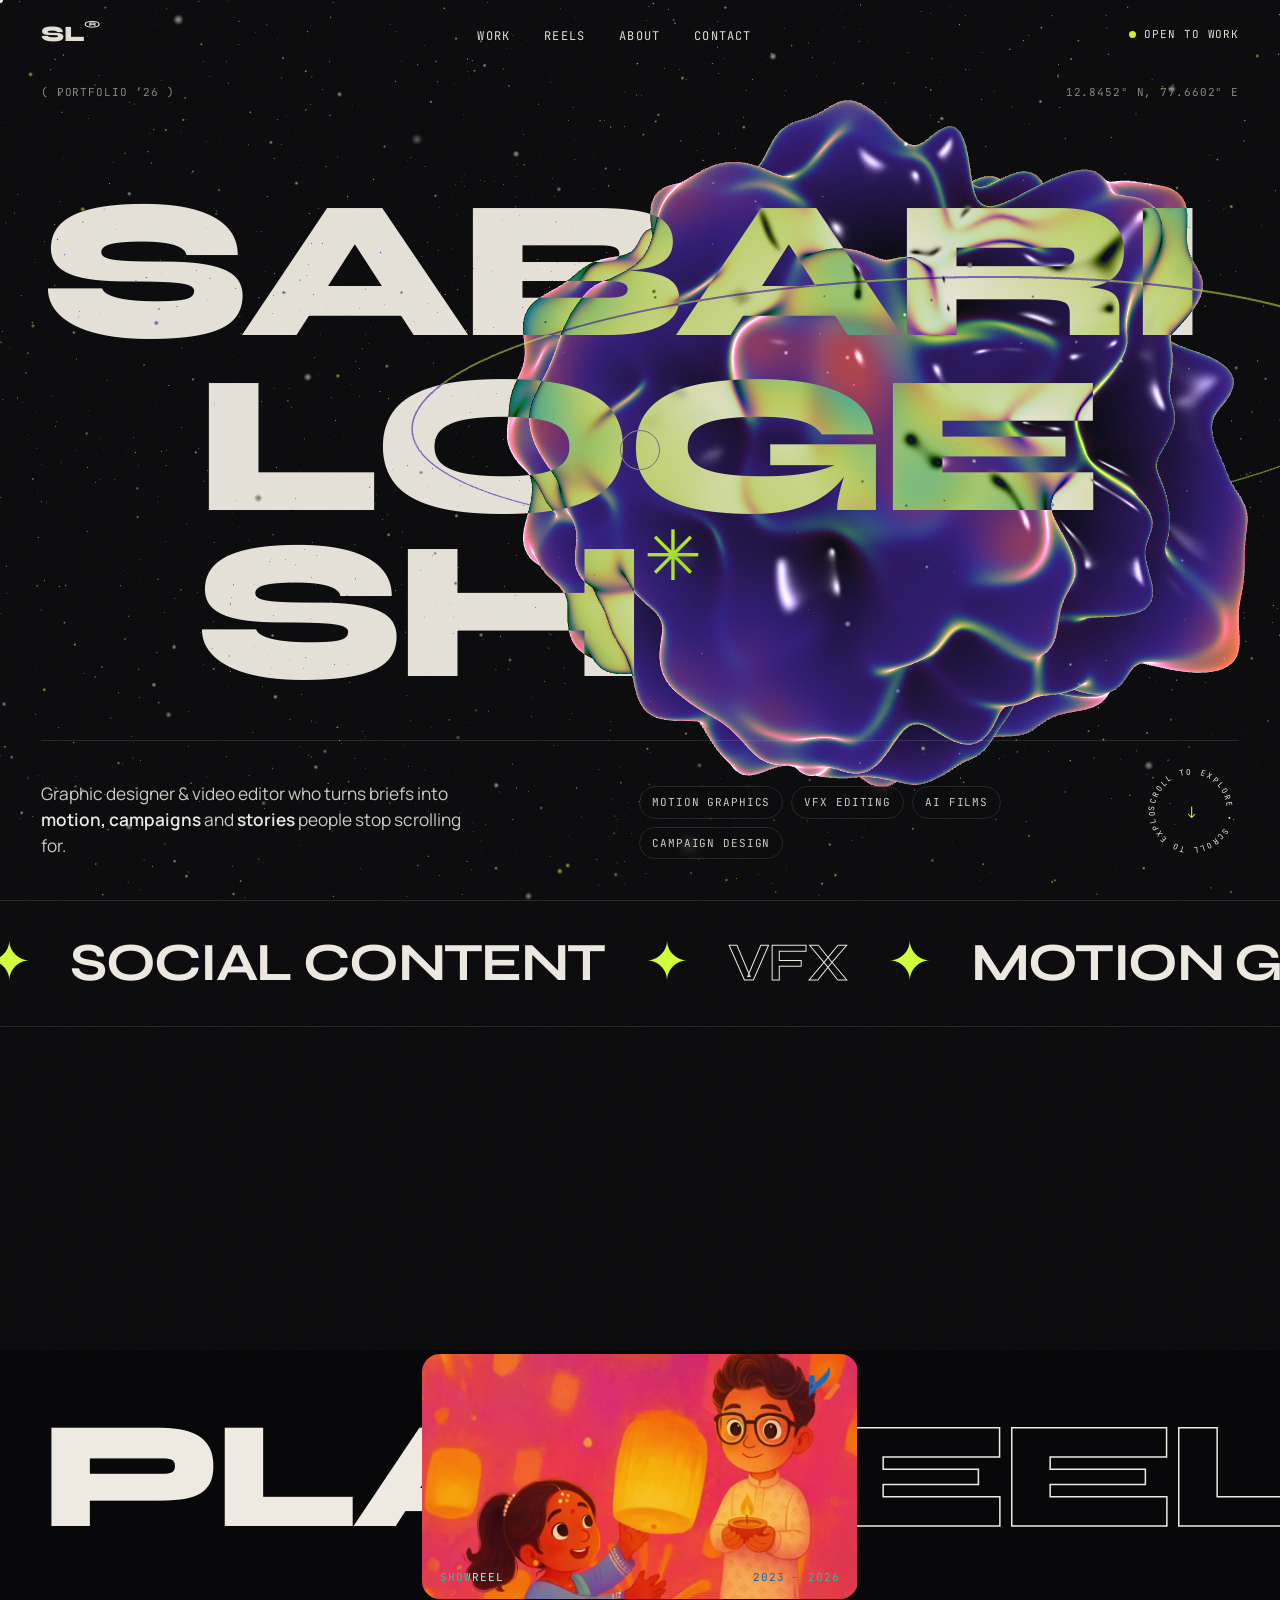
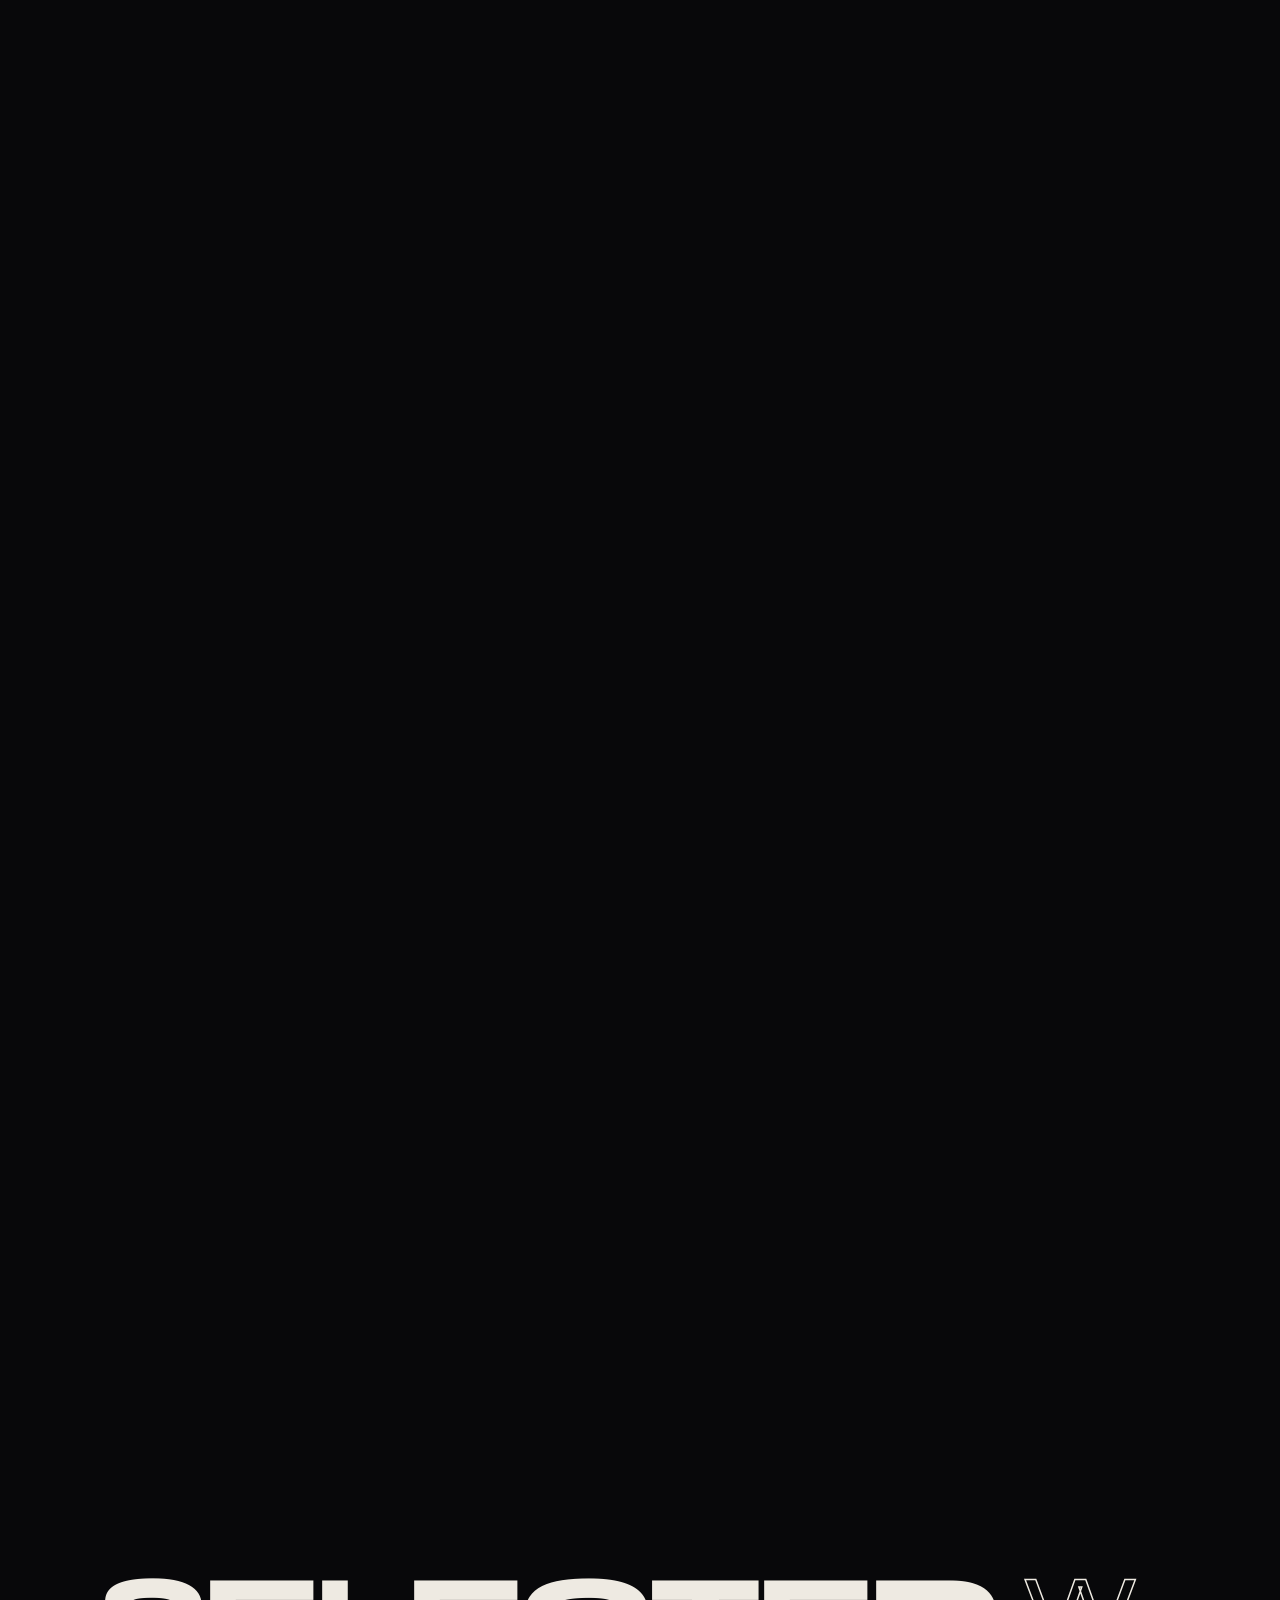
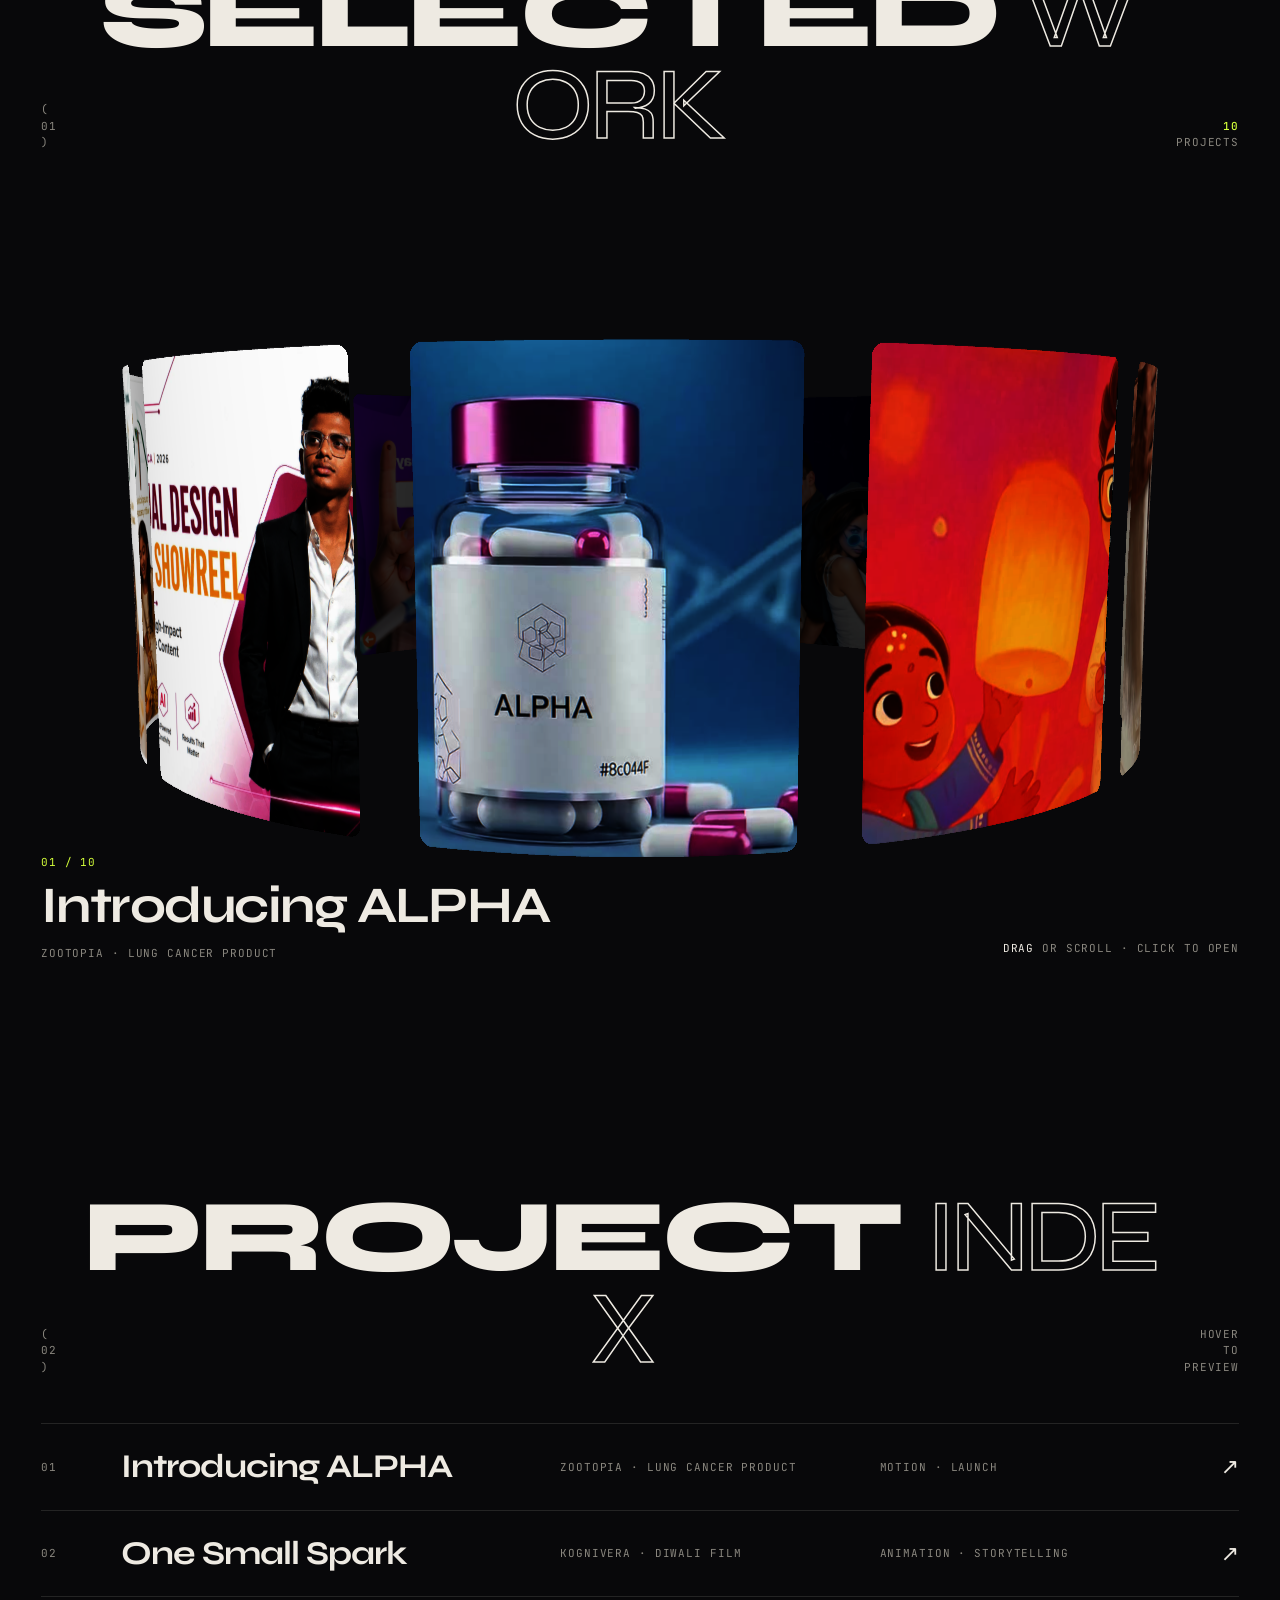
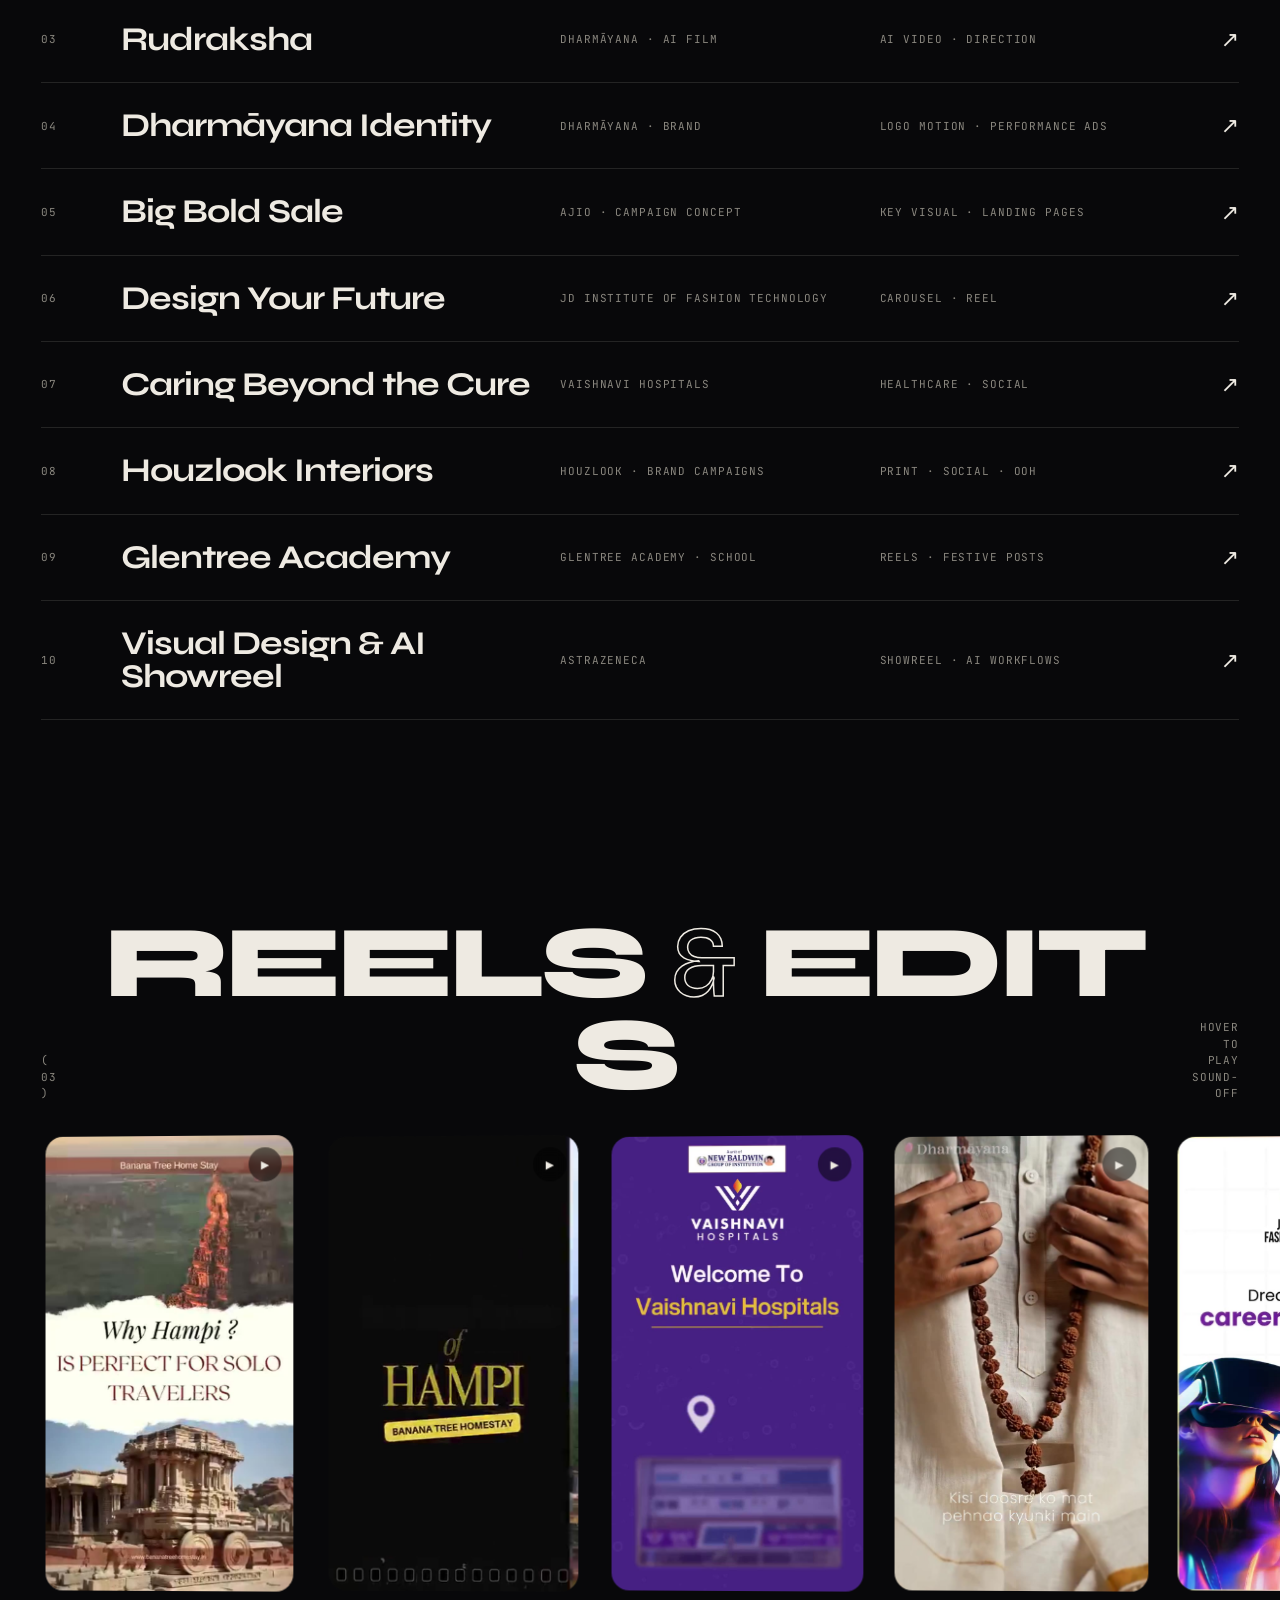
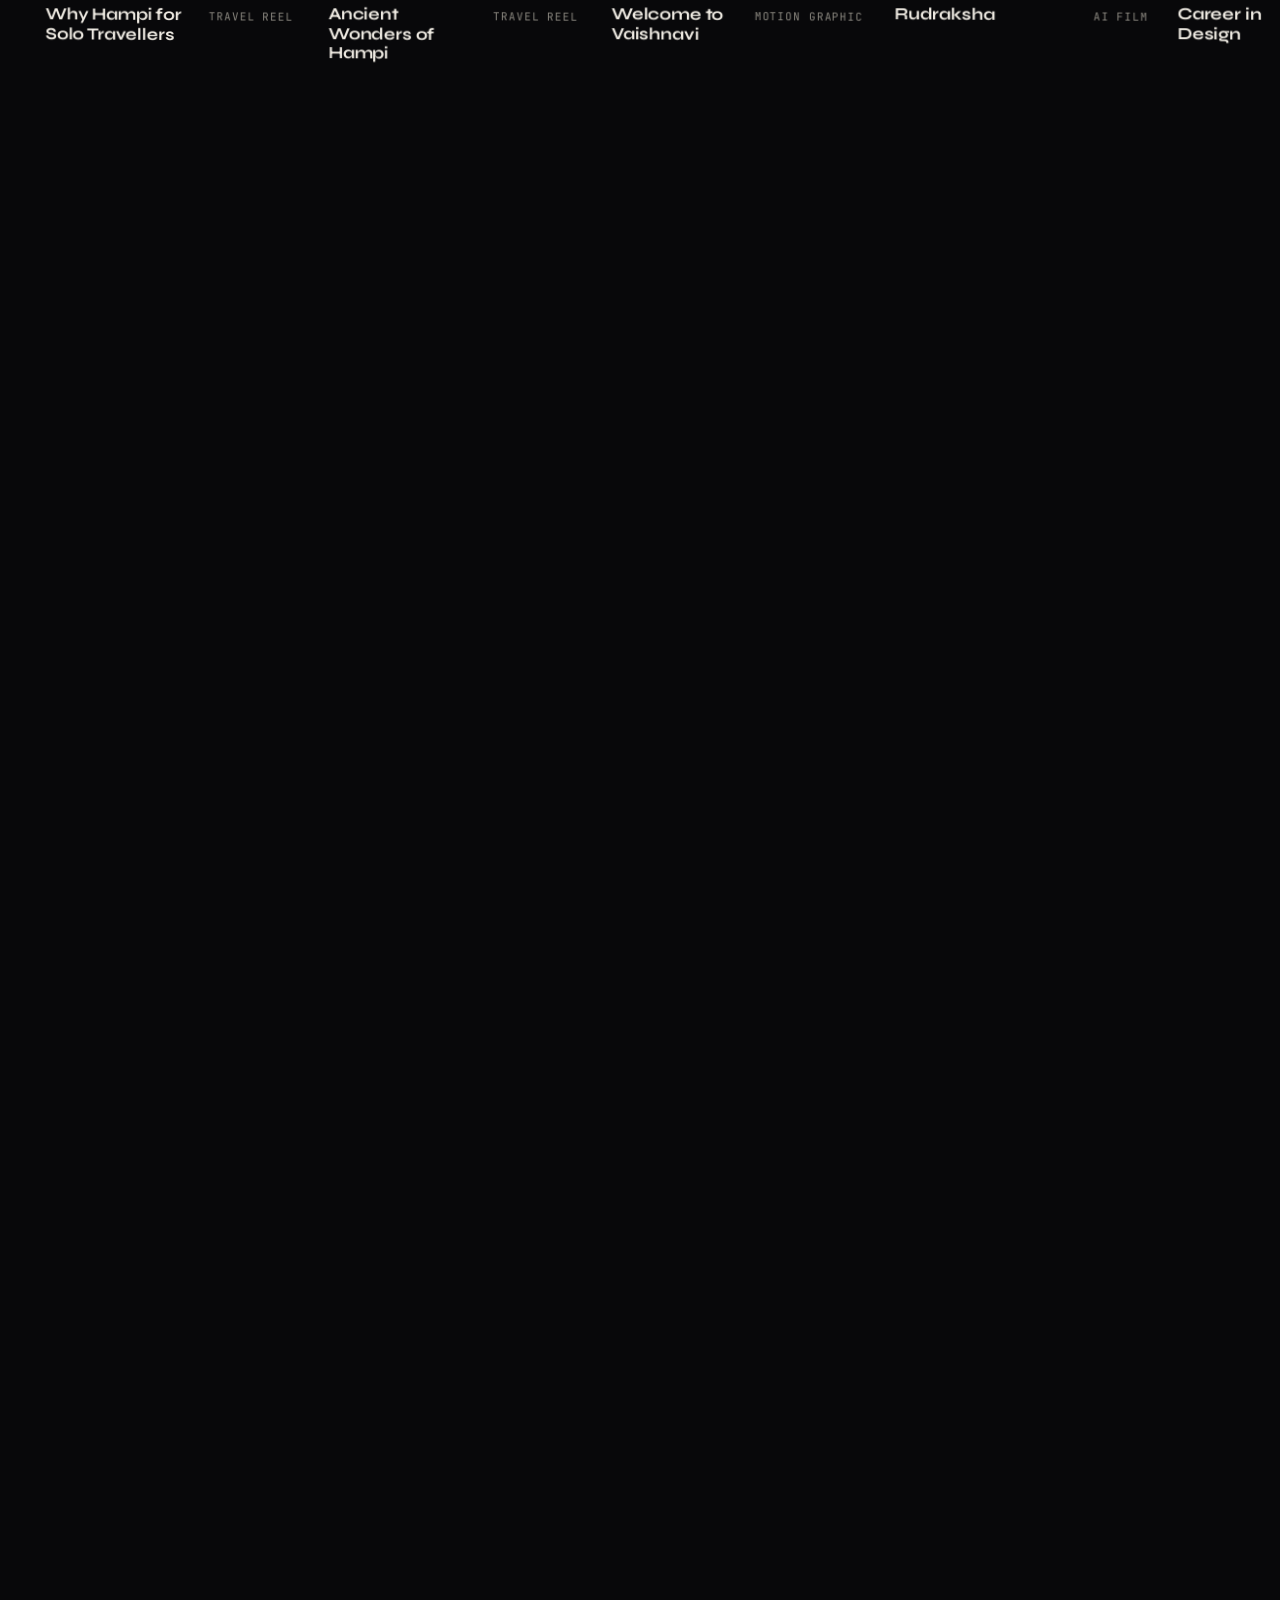
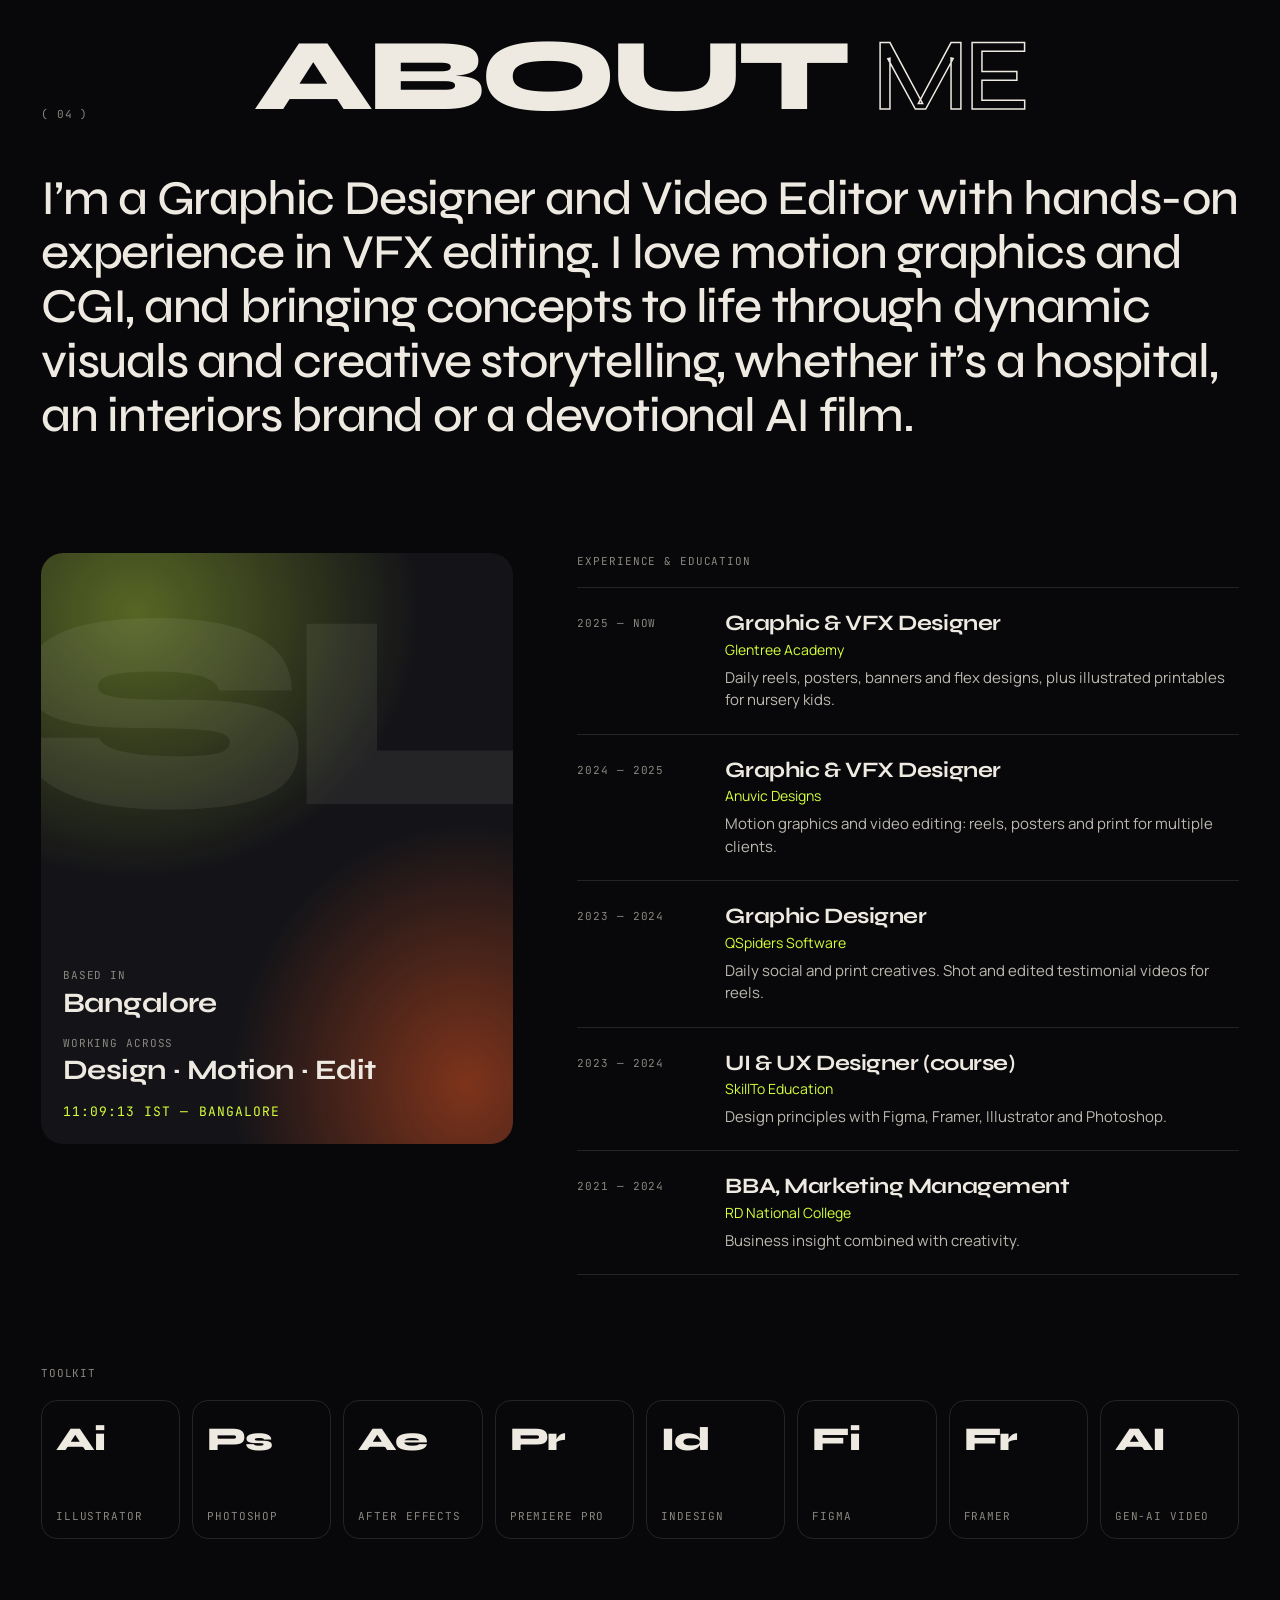
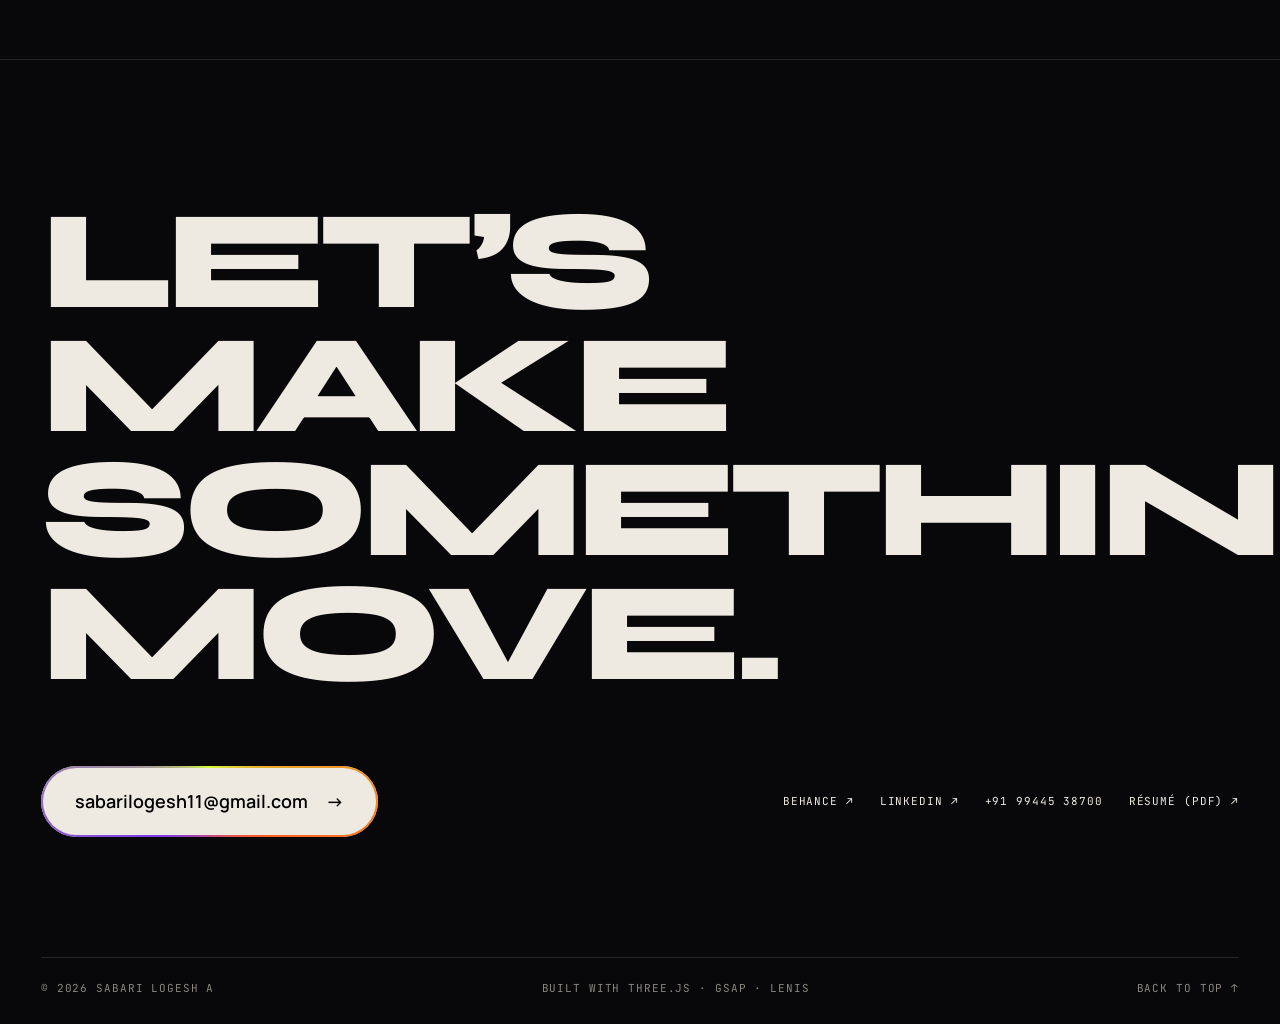
==== index.html @ be9750fb "3D portfolio: Three.js hero, WebGL roll carousel, reels, index, about, contact" ====
<!doctype html>
<html lang="en">
<head>
<meta charset="utf-8">
<meta name="viewport" content="width=device-width, initial-scale=1">
<title>Sabari Logesh — Graphic Designer &amp; Video Editor</title>
<meta name="description" content="Portfolio of Sabari Logesh A, a graphic designer, motion designer and video editor based in Bangalore. Campaigns, motion graphics, AI films and reels.">
<meta property="og:title" content="Sabari Logesh — Graphic Designer & Video Editor">
<meta property="og:description" content="Campaigns, motion graphics, AI films and reels from Bangalore.">
<meta property="og:image" content="assets/img/idex-key-visual-dark.webp">
<meta name="theme-color" content="#08080a">
<link rel="icon" href="data:image/svg+xml,%3Csvg xmlns='http://www.w3.org/2000/svg' viewBox='0 0 64 64'%3E%3Crect width='64' height='64' rx='14' fill='%2308080a'/%3E%3Ctext x='50%25' y='56%25' text-anchor='middle' dominant-baseline='middle' font-family='Arial Black,Arial' font-weight='900' font-size='30' fill='%23d4ff3a'%3ESL%3C/text%3E%3C/svg%3E">
<link rel="preconnect" href="https://fonts.googleapis.com">
<link rel="preconnect" href="https://fonts.gstatic.com" crossorigin>
<link href="https://fonts.googleapis.com/css2?family=Syne:wght@500;700;800&family=Manrope:wght@300;400;500;600&family=JetBrains+Mono:wght@400;500&display=swap" rel="stylesheet">
<link rel="stylesheet" href="assets/css/style.css">
</head>
<body class="is-loading">

<!-- LOADER -->
<div class="loader" id="loader" aria-hidden="true">
  <div class="loader__grid">
    <span class="loader__label mono">Sabari Logesh — Portfolio</span>
    <span class="loader__label mono loader__label--r">Bangalore, IN</span>
  </div>
  <div class="loader__count"><span id="loaderNum">0</span><sup>%</sup></div>
  <div class="loader__bar"><i id="loaderBar"></i></div>
  <div class="loader__words mono"><span>Design</span><span>Motion</span><span>Edit</span><span>Story</span></div>
</div>

<!-- CURSOR -->
<div class="cursor" id="cursor"><div class="cursor__dot"></div><div class="cursor__ring"><span class="cursor__label" id="cursorLabel"></span></div></div>

<!-- NAV -->
<header class="nav" id="nav">
  <a href="#top" class="nav__logo magnetic" data-cursor="Top">SL<span>®</span></a>
  <nav class="nav__links">
    <a href="#work" class="nav__link"><span data-text="Work">Work</span></a>
    <a href="#reels" class="nav__link"><span data-text="Reels">Reels</span></a>
    <a href="#about" class="nav__link"><span data-text="About">About</span></a>
    <a href="#contact" class="nav__link"><span data-text="Contact">Contact</span></a>
  </nav>
  <div class="nav__right">
    <span class="nav__status mono"><i></i> Open to work</span>
    <button class="nav__menu magnetic" id="menuBtn" aria-label="Menu"><span></span><span></span></button>
  </div>
</header>
<div class="menu" id="menu">
  <a href="#work">Work</a><a href="#reels">Reels</a><a href="#about">About</a><a href="#contact">Contact</a>
</div>

<div class="grain" aria-hidden="true"></div>

<main id="top">

<!-- HERO -->
<section class="hero" id="hero">
  <canvas id="heroCanvas" class="hero__canvas"></canvas>
  <div class="hero__meta mono">
    <span>( Portfolio ’26 )</span>
    <span class="hero__coords" id="coords">12.8452° N, 77.6602° E</span>
  </div>
  <h1 class="hero__title" aria-label="Sabari Logesh">
    <span class="line"><span class="split">Sabari</span></span>
    <span class="line line--indent"><span class="split">Logesh</span><em class="hero__star">✳</em></span>
  </h1>
  <div class="hero__bottom">
    <p class="hero__intro">Graphic designer &amp; video editor who turns briefs into <b>motion, campaigns</b> and <b>stories</b> people stop scrolling for.</p>
    <div class="hero__roles mono">
      <span>Motion Graphics</span><span>VFX Editing</span><span>AI Films</span><span>Campaign Design</span>
    </div>
    <a href="#work" class="hero__scroll magnetic" data-cursor="Scroll">
      <svg viewBox="0 0 100 100"><defs><path id="circ" d="M50,50 m-38,0 a38,38 0 1,1 76,0 a38,38 0 1,1 -76,0"/></defs><text><textPath href="#circ">SCROLL TO EXPLORE • SCROLL TO EXPLORE • </textPath></text></svg>
      <i>↓</i>
    </a>
  </div>
</section>

<!-- MARQUEE -->
<section class="marquee" aria-hidden="true">
  <div class="marquee__track" id="marq1"><span>Motion Graphics</span><b>✦</b><span>Video Editing</span><b>✦</b><span>AI Films</span><b>✦</b><span>Brand Campaigns</span><b>✦</b><span>Social Content</span><b>✦</b><span>VFX</span><b>✦</b></div>
</section>

<!-- SHOWREEL -->
<section class="showreel" id="showreel">
  <div class="showreel__sticky">
    <div class="showreel__frame" id="reelFrame" data-cursor="Play">
      <video id="showreelVideo" src="assets/video/kognivera-diwali.mp4" poster="assets/video/kognivera-diwali-cover.jpg" muted loop playsinline preload="metadata"></video>
      <div class="showreel__label"><span class="mono">Showreel</span><span class="mono">2023 — 2026</span></div>
    </div>
    <h2 class="showreel__text"><span>Play</span><span>Reel</span></h2>
  </div>
</section>

<!-- WORK — WebGL 3D roll carousel -->
<section class="work" id="work">
  <div class="section-head">
    <span class="mono">( 01 )</span>
    <h2 class="reveal-title">Selected <i>Work</i></h2>
    <span class="mono section-head__count"><b>10</b> Projects</span>
  </div>
  <div class="roll" id="roll">
    <canvas id="rollCanvas"></canvas>
    <div class="roll__info">
      <span class="mono roll__idx" id="rollIdx">01 / 10</span>
      <h3 class="roll__title" id="rollTitle">—</h3>
      <span class="mono roll__client" id="rollClient">—</span>
    </div>
    <div class="roll__hint mono"><span>Drag</span> or scroll · Click to open</div>
  </div>
</section>

<!-- INDEX (hover reveal list) -->
<section class="index" id="index">
  <div class="section-head">
    <span class="mono">( 02 )</span>
    <h2 class="reveal-title">Project <i>Index</i></h2>
    <span class="mono section-head__count">Hover to preview</span>
  </div>
  <ul class="index__list" id="indexList"></ul>
  <div class="index__preview" id="indexPreview"><div class="index__preview-inner"></div></div>
</section>

<!-- REELS — pinned horizontal 3D cards -->
<section class="reels" id="reels">
  <div class="reels__pin">
    <div class="section-head section-head--row">
      <span class="mono">( 03 )</span>
      <h2 class="reveal-title">Reels <i>&amp;</i> Edits</h2>
      <span class="mono section-head__count">Hover to play sound-off</span>
    </div>
    <div class="reels__track" id="reelsTrack"></div>
  </div>
</section>

<!-- ABOUT -->
<section class="about" id="about">
  <div class="section-head">
    <span class="mono">( 04 )</span>
    <h2 class="reveal-title">About <i>Me</i></h2>
    <span></span>
  </div>
  <p class="about__big" id="aboutBig">I’m a Graphic Designer and Video Editor with hands-on experience in VFX editing. I love motion graphics and CGI, and bringing concepts to life through dynamic visuals and creative storytelling, whether it’s a hospital, an interiors brand or a devotional AI film.</p>
  <div class="about__grid">
    <div class="about__photo tilt" data-cursor="Hi!">
      <div class="about__card">
        <span class="mono">Based in</span><strong>Bangalore</strong>
        <span class="mono">Working across</span><strong>Design · Motion · Edit</strong>
        <span class="about__clock mono" id="clock">--:--:-- IST</span>
      </div>
    </div>
    <div class="about__exp">
      <h4 class="mono">Experience &amp; Education</h4>
      <ul id="expList"></ul>
    </div>
  </div>
  <div class="tools">
    <h4 class="mono">Toolkit</h4>
    <div class="tools__grid" id="toolsGrid"></div>
  </div>
</section>

<!-- CONTACT -->
<section class="contact" id="contact">
  <div class="contact__reveal" id="contactReveal">
    <h2 class="contact__big contact__big--base">Let’s make<br>something<br>move.</h2>
    <h2 class="contact__big contact__big--mask" aria-hidden="true">Say hello<br>& start a<br>project ✳</h2>
  </div>
  <div class="contact__row">
    <a class="glow-btn magnetic" href="mailto:sabarilogesh11@gmail.com" data-cursor="Email">
      <span>sabarilogesh11@gmail.com</span><i>→</i>
    </a>
    <div class="contact__links mono">
      <a href="https://www.behance.net/sabarilogesh" target="_blank" rel="noopener" class="u-link">Behance ↗</a>
      <a href="https://linkedin.com/in/sabari-logesh-8b44a31a7/" target="_blank" rel="noopener" class="u-link">LinkedIn ↗</a>
      <a href="tel:+919944538700" class="u-link">+91 99445 38700</a>
      <a href="assets/sabari-logesh-resume.pdf" target="_blank" class="u-link">Résumé (PDF) ↗</a>
    </div>
  </div>
  <footer class="footer mono">
    <span>© 2026 Sabari Logesh A</span>
    <span>Built with Three.js · GSAP · Lenis</span>
    <a href="#top" class="u-link">Back to top ↑</a>
  </footer>
</section>
</main>

<!-- PROJECT MODAL -->
<div class="modal" id="modal" aria-hidden="true">
  <div class="modal__bg"></div>
  <div class="modal__panel" id="modalPanel" data-lenis-prevent>
    <button class="modal__close magnetic" id="modalClose" data-cursor="Close">✕</button>
    <div class="modal__head">
      <span class="mono" id="mCat"></span>
      <h2 id="mTitle"></h2>
      <span class="mono" id="mClient"></span>
    </div>
    <div class="modal__body">
      <p id="mDesc"></p>
      <div class="modal__tags" id="mTags"></div>
    </div>
    <div class="modal__media" id="mMedia"></div>
    <button class="modal__next" id="mNext" data-cursor="Next"><span class="mono">Next project</span><strong id="mNextTitle"></strong></button>
  </div>
</div>

<script src="assets/vendor/gsap.min.js"></script>
<script src="assets/vendor/ScrollTrigger.min.js"></script>
<script src="assets/vendor/lenis.min.js"></script>
<script type="importmap">{ "imports": { "three": "./assets/vendor/three.module.js" } }</script>
<script type="module" src="assets/js/main.js"></script>
</body>
</html>
---- assets/css/style.css ----
:root{
  --bg:#08080a; --bg2:#101014; --fg:#eeeae2; --mut:#8a877f; --line:rgba(238,234,226,.12);
  --acc:#d4ff3a; --acc2:#ff5a1f;
  --f-d:'Syne',system-ui,sans-serif; --f-b:'Manrope',system-ui,sans-serif; --f-m:'JetBrains Mono',ui-monospace,monospace;
  --pad:clamp(16px,3.2vw,48px); --ease:cubic-bezier(.19,1,.22,1);
}
*{box-sizing:border-box;margin:0;padding:0}
html{background:var(--bg);-webkit-text-size-adjust:100%}
html.lenis,html.lenis body{height:auto}
.lenis.lenis-smooth{scroll-behavior:auto!important}
.lenis.lenis-stopped{overflow:hidden}
body{background:var(--bg);color:var(--fg);font-family:var(--f-b);font-size:16px;line-height:1.5;overflow-x:hidden;-webkit-font-smoothing:antialiased}
body.is-loading{overflow:hidden;height:100vh}
a{color:inherit;text-decoration:none}
button{font:inherit;color:inherit;background:none;border:0;cursor:pointer}
img,video{display:block;max-width:100%}
.mono{font-family:var(--f-m);font-size:11px;letter-spacing:.08em;text-transform:uppercase}
::selection{background:var(--acc);color:#000}
@media (hover:hover) and (pointer:fine){ body, a, button{cursor:none} }

/* grain */
.grain{position:fixed;inset:-50%;z-index:90;pointer-events:none;opacity:.06;
  background-image:url("data:image/svg+xml,%3Csvg xmlns='http://www.w3.org/2000/svg' width='160' height='160'%3E%3Cfilter id='n'%3E%3CfeTurbulence type='fractalNoise' baseFrequency='.9' numOctaves='3' stitchTiles='stitch'/%3E%3C/filter%3E%3Crect width='100%25' height='100%25' filter='url(%23n)'/%3E%3C/svg%3E");
  animation:grain 1s steps(6) infinite}
@keyframes grain{0%{transform:translate(0,0)}20%{transform:translate(-5%,3%)}40%{transform:translate(3%,-6%)}60%{transform:translate(-3%,5%)}80%{transform:translate(6%,2%)}100%{transform:translate(0,0)}}

/* loader */
.loader{position:fixed;inset:0;z-index:200;background:var(--bg);display:flex;flex-direction:column;justify-content:flex-end;padding:var(--pad)}
.loader__grid{position:absolute;top:var(--pad);left:var(--pad);right:var(--pad);display:flex;justify-content:space-between;color:var(--mut)}
.loader__count{font-family:var(--f-d);font-weight:800;font-size:clamp(96px,22vw,340px);line-height:.8;letter-spacing:-.05em}
.loader__count sup{font-size:.25em;color:var(--acc);vertical-align:top}
.loader__bar{height:1px;background:var(--line);margin-top:24px;overflow:hidden}
.loader__bar i{display:block;height:100%;width:0;background:var(--acc)}
.loader__words{display:flex;gap:24px;margin-top:14px;color:var(--mut)}
.loader__words span{opacity:.3;transition:opacity .3s}
.loader__words span.on{opacity:1;color:var(--fg)}

/* cursor */
.cursor{position:fixed;left:0;top:0;z-index:300;pointer-events:none;mix-blend-mode:difference}
.cursor__dot{position:absolute;width:6px;height:6px;border-radius:50%;background:#fff;transform:translate(-50%,-50%)}
.cursor__ring{position:absolute;width:40px;height:40px;border:1px solid rgba(255,255,255,.6);border-radius:50%;transform:translate(-50%,-50%);display:grid;place-items:center;transition:width .4s var(--ease),height .4s var(--ease),background .3s,border-color .3s}
.cursor__label{font-family:var(--f-m);font-size:10px;letter-spacing:.1em;text-transform:uppercase;color:#000;opacity:0;transition:opacity .2s}
.cursor.is-label .cursor__ring{width:88px;height:88px;background:#fff;border-color:#fff}
.cursor.is-label .cursor__label{opacity:1}
.cursor.is-hover .cursor__ring{width:64px;height:64px}
@media (hover:none),(pointer:coarse){.cursor{display:none}}

/* nav */
.nav{position:fixed;top:0;left:0;right:0;z-index:100;display:flex;align-items:center;justify-content:space-between;padding:18px var(--pad);mix-blend-mode:difference}
.nav__logo{font-family:var(--f-d);font-weight:800;font-size:22px;letter-spacing:-.02em;display:inline-block}
.nav__logo span{font-size:10px;vertical-align:top}
.nav__links{display:flex;gap:34px}
.nav__link{font-family:var(--f-m);font-size:12px;text-transform:uppercase;letter-spacing:.1em;overflow:hidden;height:1.3em;display:block}
.nav__link span{display:block;position:relative;transition:transform .5s var(--ease)}
.nav__link span::after{content:attr(data-text);position:absolute;left:0;top:100%}
.nav__link:hover span{transform:translateY(-100%)}
.nav__right{display:flex;align-items:center;gap:18px}
.nav__status{display:flex;align-items:center;gap:8px}
.nav__status i{width:7px;height:7px;border-radius:50%;background:var(--acc);box-shadow:0 0 0 0 var(--acc);animation:pulse 2s infinite}
@keyframes pulse{0%{box-shadow:0 0 0 0 rgba(212,255,58,.7)}70%{box-shadow:0 0 0 10px rgba(212,255,58,0)}100%{box-shadow:0 0 0 0 rgba(212,255,58,0)}}
.nav__menu{display:none;width:40px;height:40px;flex-direction:column;justify-content:center;gap:6px;align-items:center}
.nav__menu span{width:22px;height:1.5px;background:#fff;transition:transform .4s var(--ease)}
.menu{position:fixed;inset:0;z-index:99;background:var(--bg);display:flex;flex-direction:column;justify-content:center;padding:var(--pad);gap:6px;clip-path:inset(0 0 100% 0);transition:clip-path .8s var(--ease)}
.menu a{font-family:var(--f-d);font-weight:800;font-size:clamp(48px,14vw,96px);line-height:1;letter-spacing:-.04em}
body.menu-open .menu{clip-path:inset(0 0 0 0)}
body.menu-open .nav__menu span:first-child{transform:translateY(3.75px) rotate(45deg)}
body.menu-open .nav__menu span:last-child{transform:translateY(-3.75px) rotate(-45deg)}

/* hero */
.hero{position:relative;height:100vh;height:100svh;min-height:600px;display:flex;flex-direction:column;justify-content:flex-end;padding:0 var(--pad) var(--pad);overflow:hidden}
.hero__canvas{position:absolute;inset:0;width:100%;height:100%;z-index:0}
.hero__meta{position:absolute;top:84px;left:var(--pad);right:var(--pad);display:flex;justify-content:space-between;color:var(--mut);z-index:2}
.hero__title{position:relative;z-index:2;font-family:var(--f-d);font-weight:800;font-size:clamp(64px,15.5vw,270px);line-height:.84;letter-spacing:-.055em;text-transform:uppercase;pointer-events:none;mix-blend-mode:difference}
.hero__title .line{display:block;overflow:hidden;padding-bottom:.04em}
.hero__title .line--indent{padding-left:12vw}
.hero__title .char{display:inline-block;will-change:transform}
.hero__star{font-style:normal;color:var(--acc);font-size:.35em;vertical-align:top;display:inline-block;margin-left:.1em;animation:spin 8s linear infinite}
@keyframes spin{to{transform:rotate(360deg)}}
.hero__bottom{position:relative;z-index:2;display:grid;grid-template-columns:1.2fr 1fr auto;gap:32px;align-items:end;margin-top:36px;border-top:1px solid var(--line);padding-top:22px}
.hero__intro{font-size:clamp(16px,1.35vw,20px);max-width:440px;color:#cfcbc2}
.hero__intro b{color:var(--fg);font-weight:600}
.hero__roles{display:flex;flex-wrap:wrap;gap:8px}
.hero__roles span{border:1px solid var(--line);padding:7px 12px;border-radius:99px;color:#cfcbc2;backdrop-filter:blur(6px)}
.hero__scroll{width:96px;height:96px;position:relative;display:grid;place-items:center}
.hero__scroll svg{position:absolute;inset:0;animation:spin 14s linear infinite}
.hero__scroll text{font-family:var(--f-m);font-size:8.2px;letter-spacing:.2em;fill:var(--fg)}
.hero__scroll i{font-style:normal;color:var(--acc)}

/* marquee */
.marquee{overflow:hidden;border-block:1px solid var(--line);padding:22px 0;background:var(--bg)}
.marquee__track{display:flex;gap:40px;white-space:nowrap;width:max-content;font-family:var(--f-d);font-weight:700;font-size:clamp(28px,4.2vw,64px);letter-spacing:-.03em;text-transform:uppercase}
.marquee__track b{color:var(--acc);font-weight:400}
.marquee__track span:nth-of-type(even){-webkit-text-stroke:1px var(--fg);color:transparent}

/* showreel */
.showreel{height:220vh;position:relative}
.showreel__sticky{position:sticky;top:0;height:100vh;display:grid;place-items:center;overflow:hidden}
.showreel__frame{position:relative;width:34vw;aspect-ratio:16/9;border-radius:18px;overflow:hidden;will-change:width,border-radius;z-index:2}
.showreel__frame video{width:100%;height:100%;object-fit:cover}
.showreel__label{position:absolute;left:18px;right:18px;bottom:14px;display:flex;justify-content:space-between;color:#fff;mix-blend-mode:difference}
.showreel__text{position:absolute;inset:0;display:flex;justify-content:space-between;align-items:center;padding:0 var(--pad);font-family:var(--f-d);font-weight:800;font-size:clamp(56px,12vw,210px);letter-spacing:-.05em;text-transform:uppercase;pointer-events:none;z-index:1}
.showreel__text span:last-child{-webkit-text-stroke:1.5px var(--fg);color:transparent}

/* section heads */
.section-head{display:grid;grid-template-columns:1fr auto 1fr;align-items:end;gap:24px;padding:0 var(--pad);margin-bottom:48px}
.section-head .mono{color:var(--mut)}
.section-head__count{text-align:right}
.section-head__count b{color:var(--acc);font-weight:500}
.reveal-title{font-family:var(--f-d);font-weight:800;font-size:clamp(44px,8vw,130px);letter-spacing:-.05em;line-height:.9;text-transform:uppercase;text-align:center}
.reveal-title i{font-family:var(--f-d);font-style:normal;font-weight:500;-webkit-text-stroke:1.5px var(--fg);color:transparent}
.reveal-title .char{display:inline-block}

/* work roll */
.work{padding:160px 0 60px}
.roll{position:relative;height:88vh;min-height:560px;touch-action:pan-y}
.roll canvas{position:absolute;inset:0;width:100%;height:100%;display:block}
.roll__info{position:absolute;left:var(--pad);bottom:28px;z-index:2;pointer-events:none;max-width:70vw}
.roll__idx{color:var(--acc)}
.roll__title{font-family:var(--f-d);font-weight:700;font-size:clamp(28px,4vw,58px);letter-spacing:-.03em;line-height:1;margin:8px 0}
.roll__client{color:var(--mut)}
.roll__hint{position:absolute;right:var(--pad);bottom:34px;color:var(--mut)}
.roll__hint span{color:var(--fg)}

/* index */
.index{padding:140px 0 120px;position:relative}
.index__list{list-style:none;border-top:1px solid var(--line);margin:0 var(--pad)}
.index__item{display:grid;grid-template-columns:60px 1.4fr 1fr 1fr 40px;gap:20px;align-items:center;padding:26px 0;border-bottom:1px solid var(--line);position:relative;overflow:hidden}
.index__item::before{content:'';position:absolute;inset:0;background:var(--fg);transform:scaleY(0);transform-origin:bottom;transition:transform .6s var(--ease);z-index:0}
.index__item>*{position:relative;z-index:1;transition:color .4s,transform .6s var(--ease)}
.index__item:hover::before{transform:scaleY(1)}
.index__item:hover>*{color:var(--bg)}
.index__item:hover .index__t{transform:translateX(18px)}
.index__n{color:var(--mut)}
.index__t{font-family:var(--f-d);font-weight:700;font-size:clamp(22px,2.6vw,40px);letter-spacing:-.03em;line-height:1}
.index__c,.index__k{color:var(--mut)}
.index__a{font-size:22px;text-align:right}
.index__preview{position:fixed;left:0;top:0;width:300px;height:380px;pointer-events:none;z-index:50;border-radius:14px;overflow:hidden;opacity:0;transform:translate(-50%,-50%) scale(.6)}
.index__preview-inner{position:absolute;inset:0}
.index__preview img{position:absolute;inset:0;width:100%;height:100%;object-fit:cover}

/* reels */
.reels{position:relative}
.reels__pin{height:100vh;display:flex;flex-direction:column;justify-content:center;overflow:hidden}
.section-head--row{margin-bottom:34px}
.reels__track{display:flex;gap:28px;padding:0 var(--pad);width:max-content;perspective:1400px}
.reel{width:clamp(220px,20vw,300px);flex:none;transform-style:preserve-3d}
.reel__card{position:relative;aspect-ratio:9/16;border-radius:18px;overflow:hidden;background:var(--bg2);transform-style:preserve-3d;transition:transform .5s var(--ease),box-shadow .5s;will-change:transform}
.reel__card video{width:100%;height:100%;object-fit:cover}
.reel__card::after{content:'';position:absolute;inset:0;background:radial-gradient(circle at var(--mx,50%) var(--my,50%),rgba(255,255,255,.25),transparent 45%);opacity:0;transition:opacity .4s;pointer-events:none}
.reel__card:hover::after{opacity:1}
.reel__card:hover{box-shadow:0 30px 80px -20px rgba(212,255,58,.25)}
.reel__play{position:absolute;right:12px;top:12px;width:34px;height:34px;border-radius:50%;background:rgba(0,0,0,.5);backdrop-filter:blur(6px);display:grid;place-items:center;font-size:11px}
.reel__meta{display:flex;justify-content:space-between;align-items:baseline;margin-top:14px;gap:10px}
.reel__meta strong{font-family:var(--f-d);font-weight:700;font-size:17px;letter-spacing:-.01em;line-height:1.15}
.reel__meta span{color:var(--mut);white-space:nowrap}

/* about */
.about{padding:160px 0 120px}
.about__big{padding:0 var(--pad);font-family:var(--f-d);font-weight:500;font-size:clamp(26px,3.8vw,58px);line-height:1.12;letter-spacing:-.025em;max-width:1400px}
.about__big .w{opacity:.14;transition:opacity .2s}
.about__grid{display:grid;grid-template-columns:1fr 1.4fr;gap:clamp(24px,5vw,80px);padding:0 var(--pad);margin-top:110px}
.about__photo{position:relative;border-radius:22px;aspect-ratio:4/5;background:
  radial-gradient(120% 90% at 20% 10%,rgba(212,255,58,.35),transparent 50%),
  radial-gradient(90% 80% at 90% 90%,rgba(255,90,31,.45),transparent 55%),#141418;
  overflow:hidden;transform-style:preserve-3d;transition:transform .4s var(--ease)}
.about__photo::before{content:'SL';position:absolute;right:-.06em;top:-.18em;font-family:var(--f-d);font-weight:800;font-size:clamp(160px,22vw,380px);letter-spacing:-.08em;color:rgba(238,234,226,.07)}
.about__card{position:absolute;inset:auto 22px 22px 22px;display:grid;gap:4px;transform:translateZ(60px)}
.about__card span{color:var(--mut)}
.about__card strong{font-family:var(--f-d);font-size:clamp(22px,2.2vw,32px);letter-spacing:-.02em;margin-bottom:12px;line-height:1.1}
.about__clock{color:var(--acc)!important;font-size:13px}
.about__exp h4,.tools h4{color:var(--mut);font-weight:400;margin-bottom:18px}
.about__exp ul{list-style:none;border-top:1px solid var(--line)}
.about__exp li{display:grid;grid-template-columns:130px 1fr;gap:18px;padding:22px 0;border-bottom:1px solid var(--line)}
.about__exp li .mono{color:var(--mut);padding-top:5px}
.about__exp li strong{display:block;font-family:var(--f-d);font-size:22px;letter-spacing:-.02em;line-height:1.2}
.about__exp li em{font-style:normal;color:var(--acc);font-size:14px}
.about__exp li p{color:#bdb9b0;font-size:15px;margin-top:6px}
.tools{padding:0 var(--pad);margin-top:90px}
.tools__grid{display:grid;grid-template-columns:repeat(8,1fr);gap:12px}
.tool{aspect-ratio:1;border:1px solid var(--line);border-radius:16px;display:flex;flex-direction:column;justify-content:space-between;padding:14px;transition:background .4s,color .4s,transform .5s var(--ease)}
.tool b{font-family:var(--f-d);font-size:clamp(26px,2.6vw,40px);font-weight:800;letter-spacing:-.04em}
.tool span{color:var(--mut)}
.tool:hover{background:var(--acc);color:#000;transform:translateY(-6px) rotate(-2deg)}
.tool:hover span{color:#000}

/* contact */
.contact{padding:140px var(--pad) 28px;border-top:1px solid var(--line)}
.contact__reveal{position:relative}
.contact__big{font-family:var(--f-d);font-weight:800;font-size:clamp(56px,11vw,200px);line-height:.88;letter-spacing:-.055em;text-transform:uppercase}
.contact__big--mask{position:absolute;inset:0;color:var(--acc);pointer-events:none;
  -webkit-mask-image:radial-gradient(circle var(--r,0px) at var(--x,50%) var(--y,50%),#000 99%,transparent 100%);
  mask-image:radial-gradient(circle var(--r,0px) at var(--x,50%) var(--y,50%),#000 99%,transparent 100%);background:var(--bg)}
.contact__row{display:flex;justify-content:space-between;align-items:center;gap:32px;flex-wrap:wrap;margin-top:70px}
.glow-btn{position:relative;display:inline-flex;align-items:center;gap:18px;padding:22px 34px;border-radius:99px;background:var(--fg);color:#000;font-weight:600;font-size:clamp(15px,1.4vw,20px);isolation:isolate;overflow:hidden}
.glow-btn::before{content:'';position:absolute;inset:-2px;border-radius:inherit;background:conic-gradient(from var(--a,0deg),var(--acc),var(--acc2),#7c3aed,var(--acc));z-index:-2;animation:rot 4s linear infinite}
.glow-btn::after{content:'';position:absolute;inset:2px;border-radius:inherit;background:var(--fg);z-index:-1;transition:background .4s}
.glow-btn:hover::after{background:var(--acc)}
.glow-btn i{font-style:normal;transition:transform .5s var(--ease)}
.glow-btn:hover i{transform:translateX(6px) rotate(-45deg)}
@property --a{syntax:'<angle>';inherits:false;initial-value:0deg}
@keyframes rot{to{--a:360deg}}
.contact__links{display:flex;gap:26px;flex-wrap:wrap}
.u-link{position:relative}
.u-link::after{content:'';position:absolute;left:0;right:0;bottom:-3px;height:1px;background:currentColor;transform:scaleX(0);transform-origin:right;transition:transform .5s var(--ease)}
.u-link:hover::after{transform:scaleX(1);transform-origin:left}
.footer{display:flex;justify-content:space-between;gap:16px;flex-wrap:wrap;margin-top:120px;padding-top:22px;border-top:1px solid var(--line);color:var(--mut)}

/* modal */
.modal{position:fixed;inset:0;z-index:150;pointer-events:none;visibility:hidden}
.modal.open{pointer-events:auto;visibility:visible}
.modal__bg{position:absolute;inset:0;background:rgba(0,0,0,.6);opacity:0;backdrop-filter:blur(8px)}
.modal__panel{position:absolute;inset:0;background:var(--bg);overflow-y:auto;overscroll-behavior:contain;clip-path:inset(100% 0 0 0);padding:110px var(--pad) 60px}
.modal__close{position:fixed;top:18px;right:var(--pad);width:52px;height:52px;border-radius:50%;border:1px solid var(--line);font-size:16px;z-index:3;background:var(--bg)}
.modal__head{display:grid;gap:12px;margin-bottom:34px}
.modal__head .mono{color:var(--mut)}
.modal__head .mono:first-child{color:var(--acc)}
.modal__head h2{font-family:var(--f-d);font-weight:800;font-size:clamp(44px,9vw,150px);line-height:.88;letter-spacing:-.055em;text-transform:uppercase}
.modal__body{display:grid;grid-template-columns:1.3fr 1fr;gap:40px;padding:28px 0 50px;border-top:1px solid var(--line)}
.modal__body p{font-size:clamp(17px,1.5vw,22px);color:#d6d2c9;max-width:720px}
.modal__tags{display:flex;flex-wrap:wrap;gap:8px;align-content:flex-start;justify-content:flex-end}
.modal__tags span{border:1px solid var(--line);border-radius:99px;padding:8px 14px;font-family:var(--f-m);font-size:11px;text-transform:uppercase;letter-spacing:.08em}
.modal__media{columns:2;column-gap:18px}
.modal__media>*{break-inside:avoid;margin-bottom:18px;border-radius:14px;overflow:hidden;background:var(--bg2);width:100%}
.modal__media .m-wide{column-span:all}
.modal__media video,.modal__media img{width:100%;height:auto}
.modal__media .embed{aspect-ratio:16/9;position:relative}
.modal__media .embed iframe{position:absolute;inset:0;width:100%;height:100%;border:0}
.modal__media .embed-link{display:flex;justify-content:space-between;padding:16px 18px;background:var(--bg2)}
.modal__next{display:flex;flex-direction:column;align-items:flex-start;gap:10px;width:100%;margin-top:60px;padding-top:30px;border-top:1px solid var(--line);text-align:left}
.modal__next .mono{color:var(--mut)}
.modal__next strong{font-family:var(--f-d);font-size:clamp(36px,6vw,96px);letter-spacing:-.05em;line-height:.9;text-transform:uppercase;transition:color .3s}
.modal__next:hover strong{color:var(--acc)}

/* responsive */
@media (max-width:900px){
  .nav__links,.nav__status{display:none}
  .nav__menu{display:flex}
  .hero__bottom{grid-template-columns:1fr;gap:18px}
  .hero__scroll{display:none}
  .hero__title .line--indent{padding-left:0}
  .section-head{grid-template-columns:1fr;text-align:left;gap:8px}
  .section-head .reveal-title{text-align:left}
  .section-head__count{text-align:left}
  .showreel{height:160vh}
  .showreel__frame{width:70vw}
  .roll{height:66vh;min-height:460px}
  .roll__hint{display:none}
  .index__item{grid-template-columns:40px 1fr 30px;padding:20px 0}
  .index__c,.index__k{display:none}
  .index__preview{display:none}
  .about__grid{grid-template-columns:1fr}
  .about__photo{aspect-ratio:5/4}
  .about__exp li{grid-template-columns:1fr;gap:6px}
  .tools__grid{grid-template-columns:repeat(4,1fr)}
  .modal__body{grid-template-columns:1fr}
  .modal__tags{justify-content:flex-start}
  .modal__media{columns:1}
  .reels__pin{height:auto;padding:120px 0}
  .reels__track{width:auto;overflow-x:auto;scroll-snap-type:x mandatory;padding-bottom:12px;-webkit-overflow-scrolling:touch}
  .reel{scroll-snap-align:start;width:64vw}
}
@media (prefers-reduced-motion:reduce){
  *{animation-duration:.01ms!important;transition-duration:.01ms!important}
}
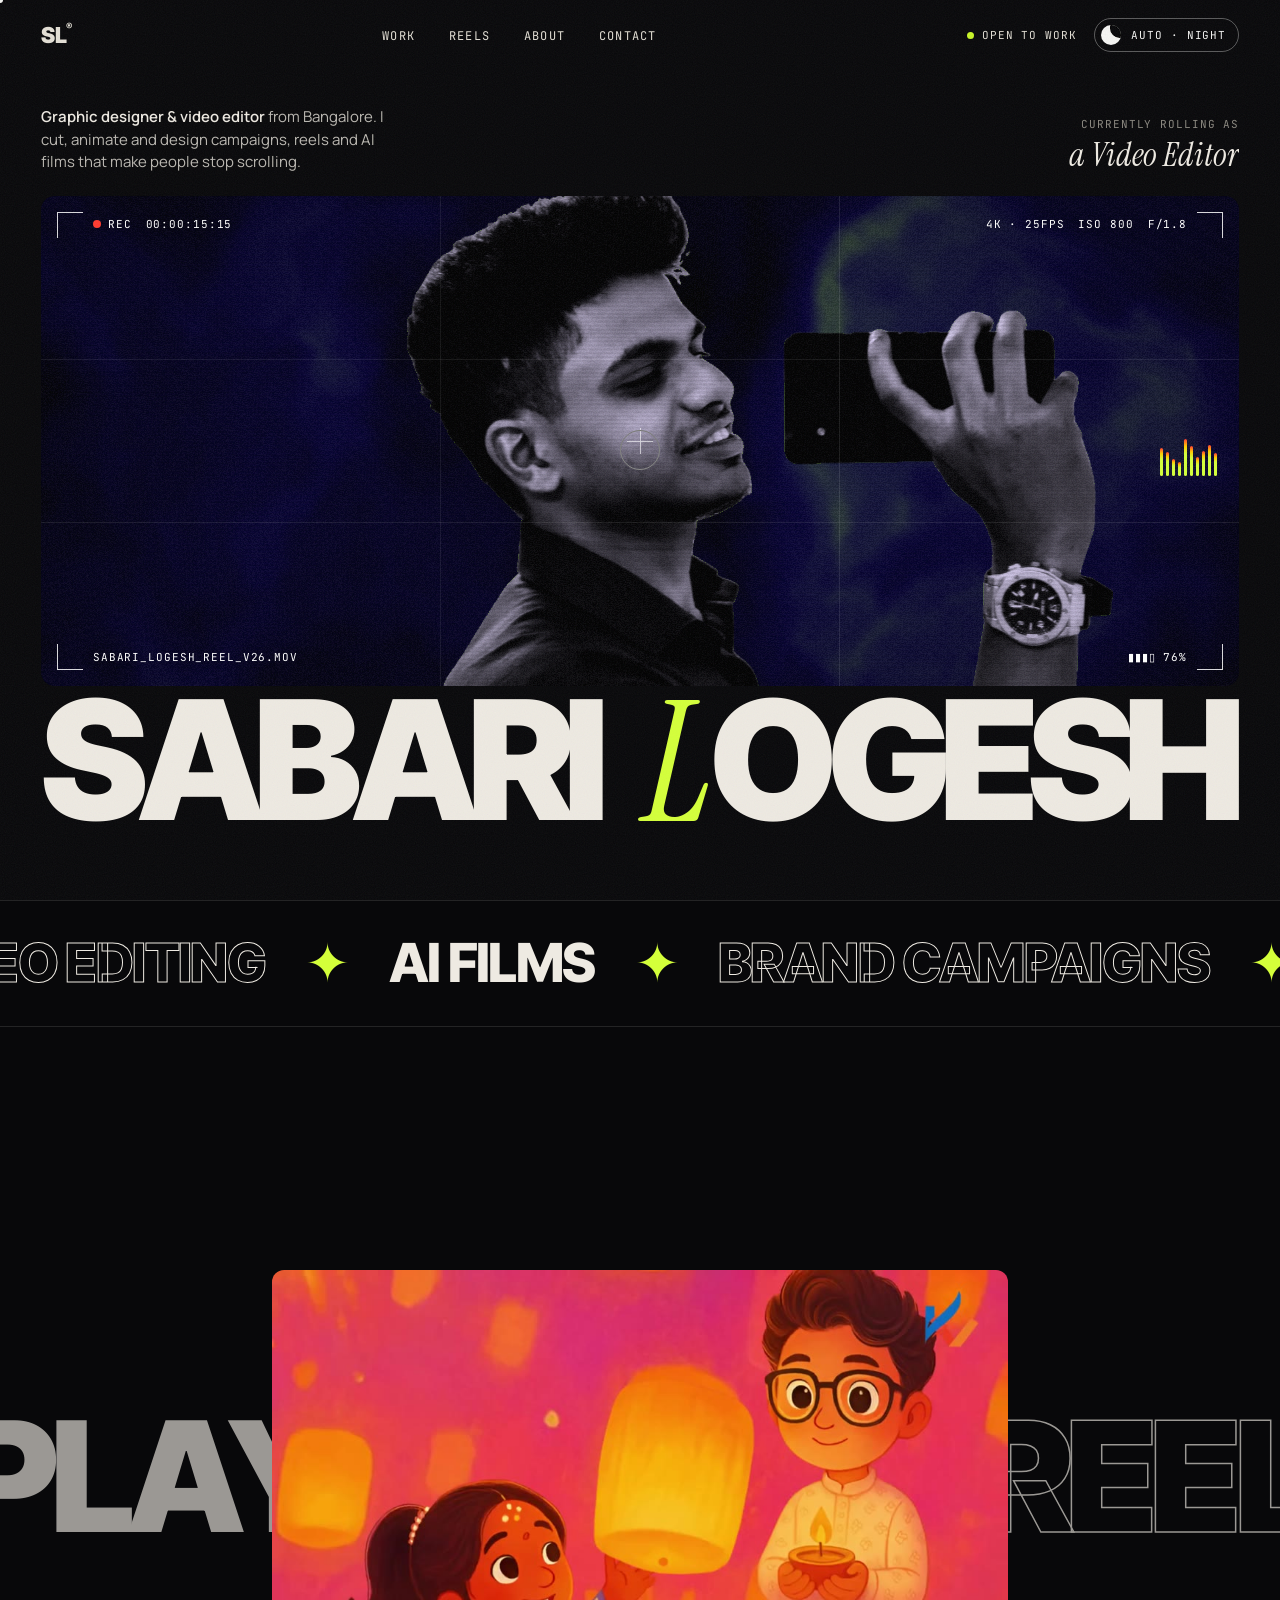
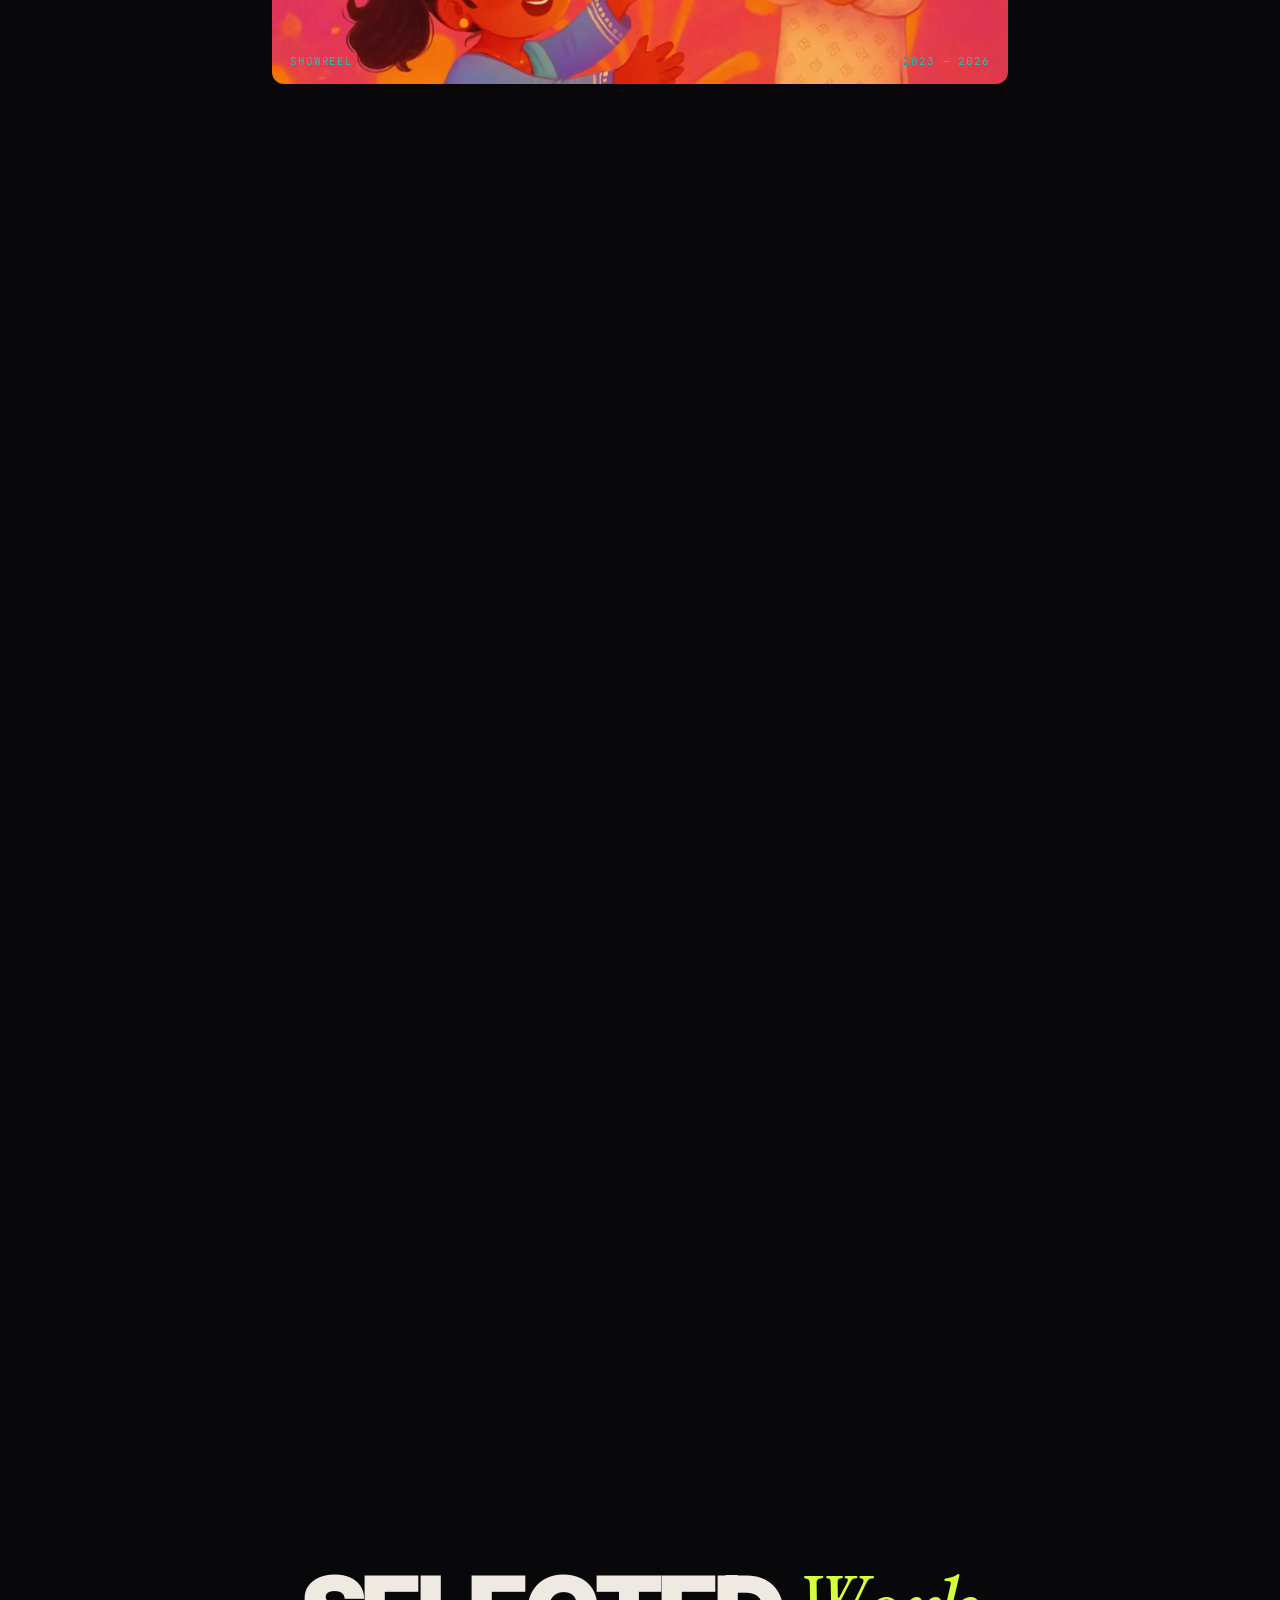
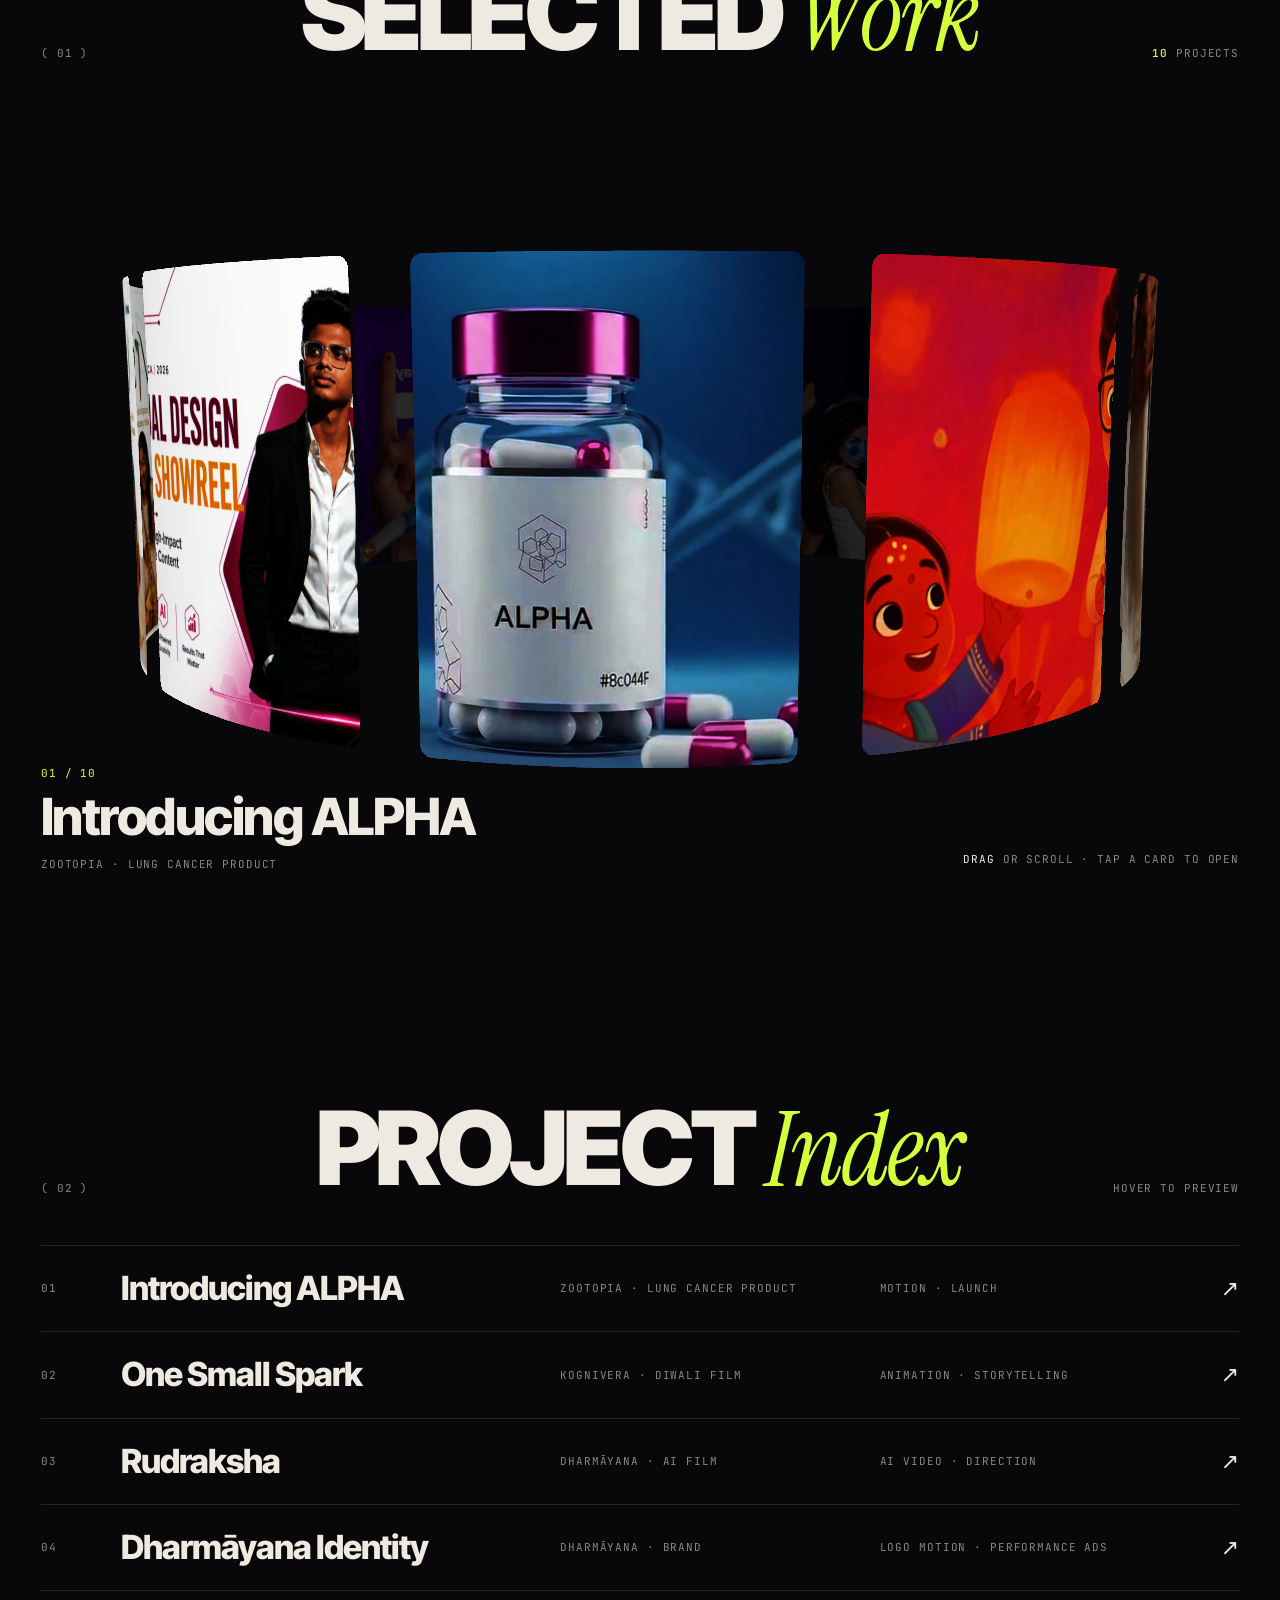
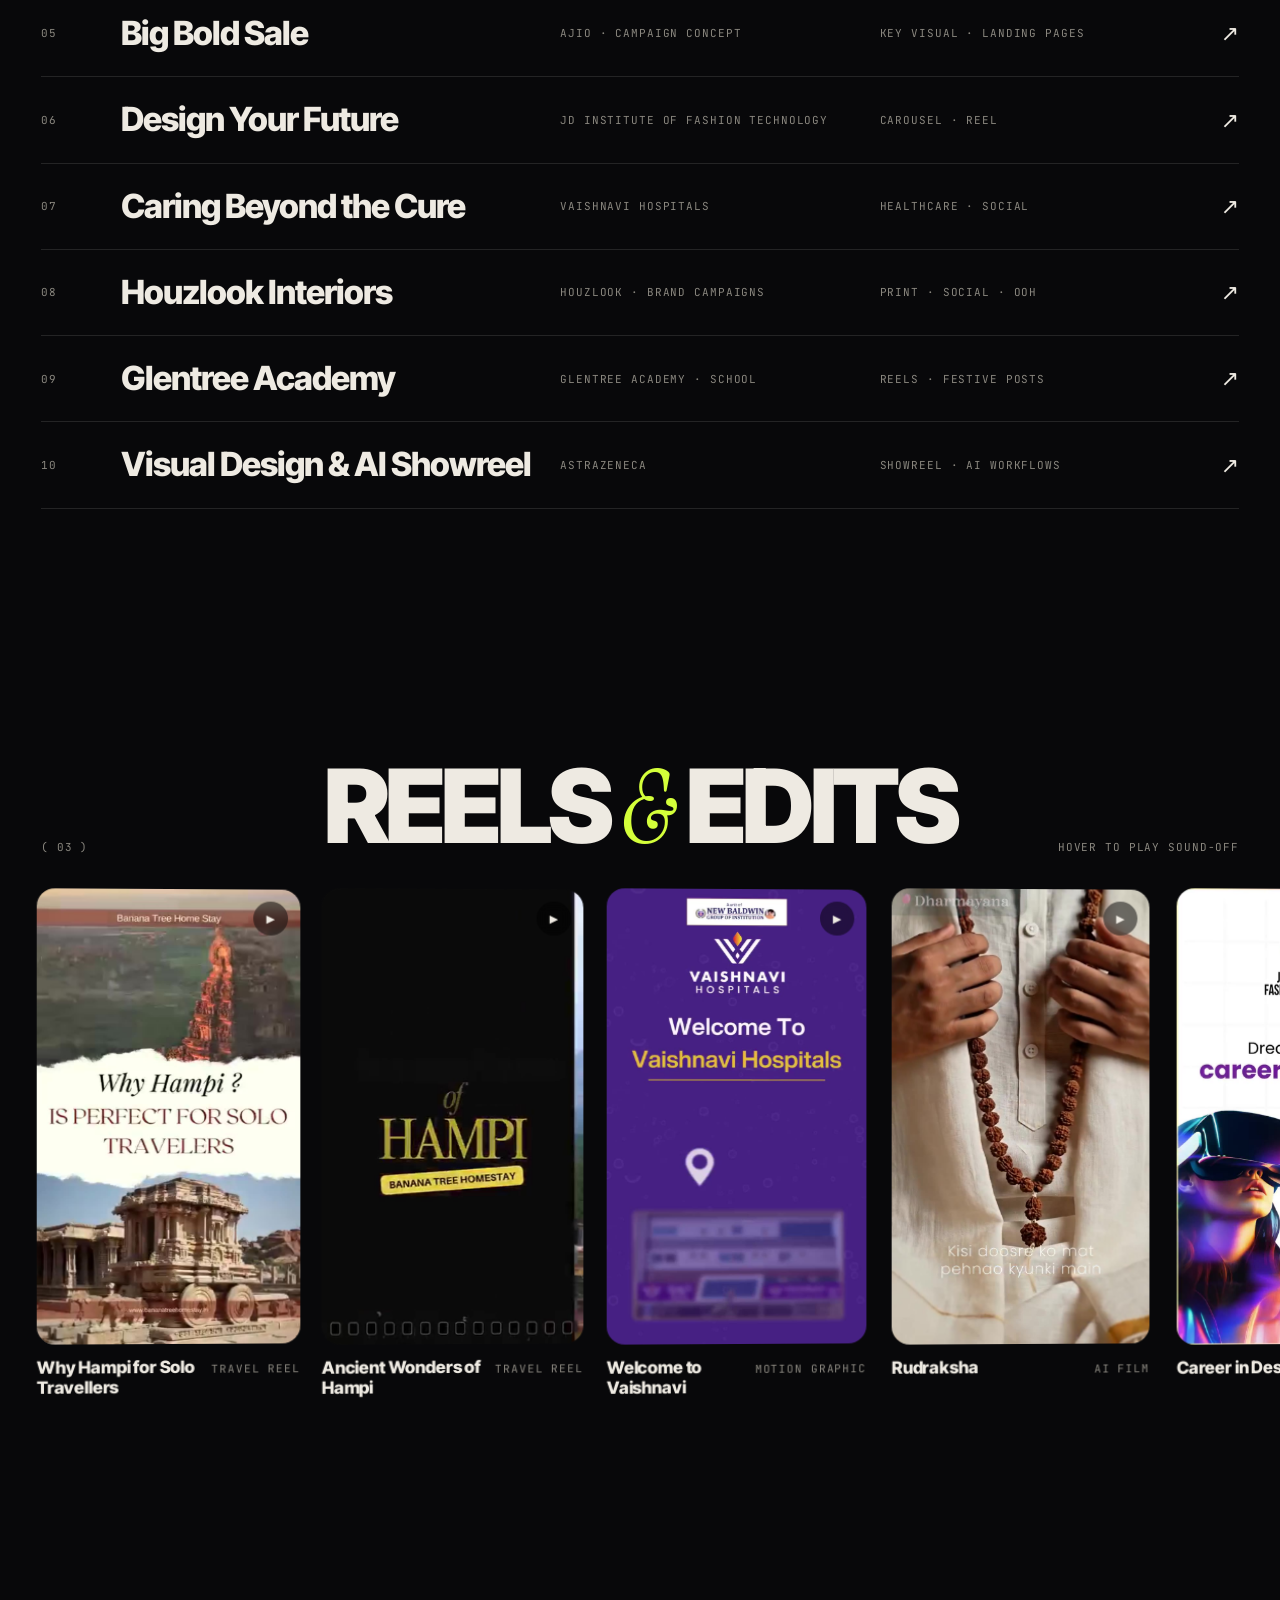
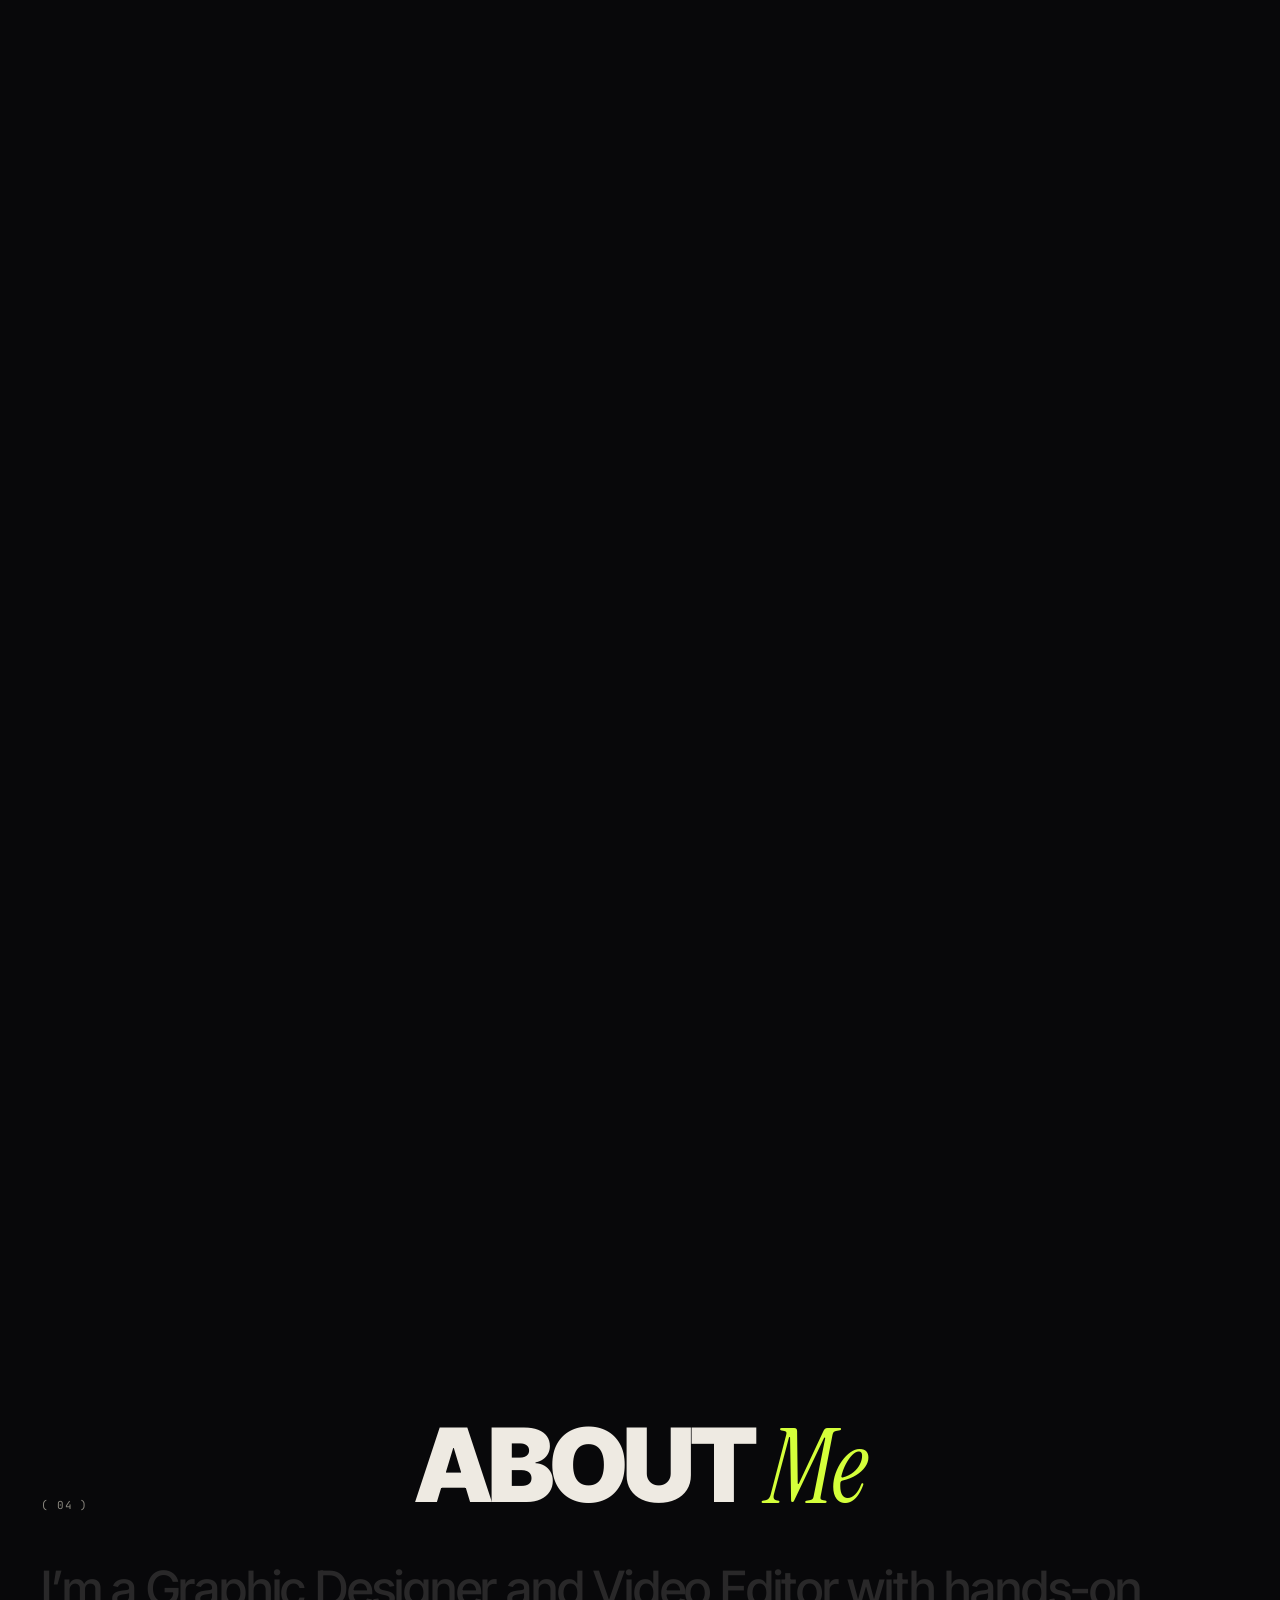
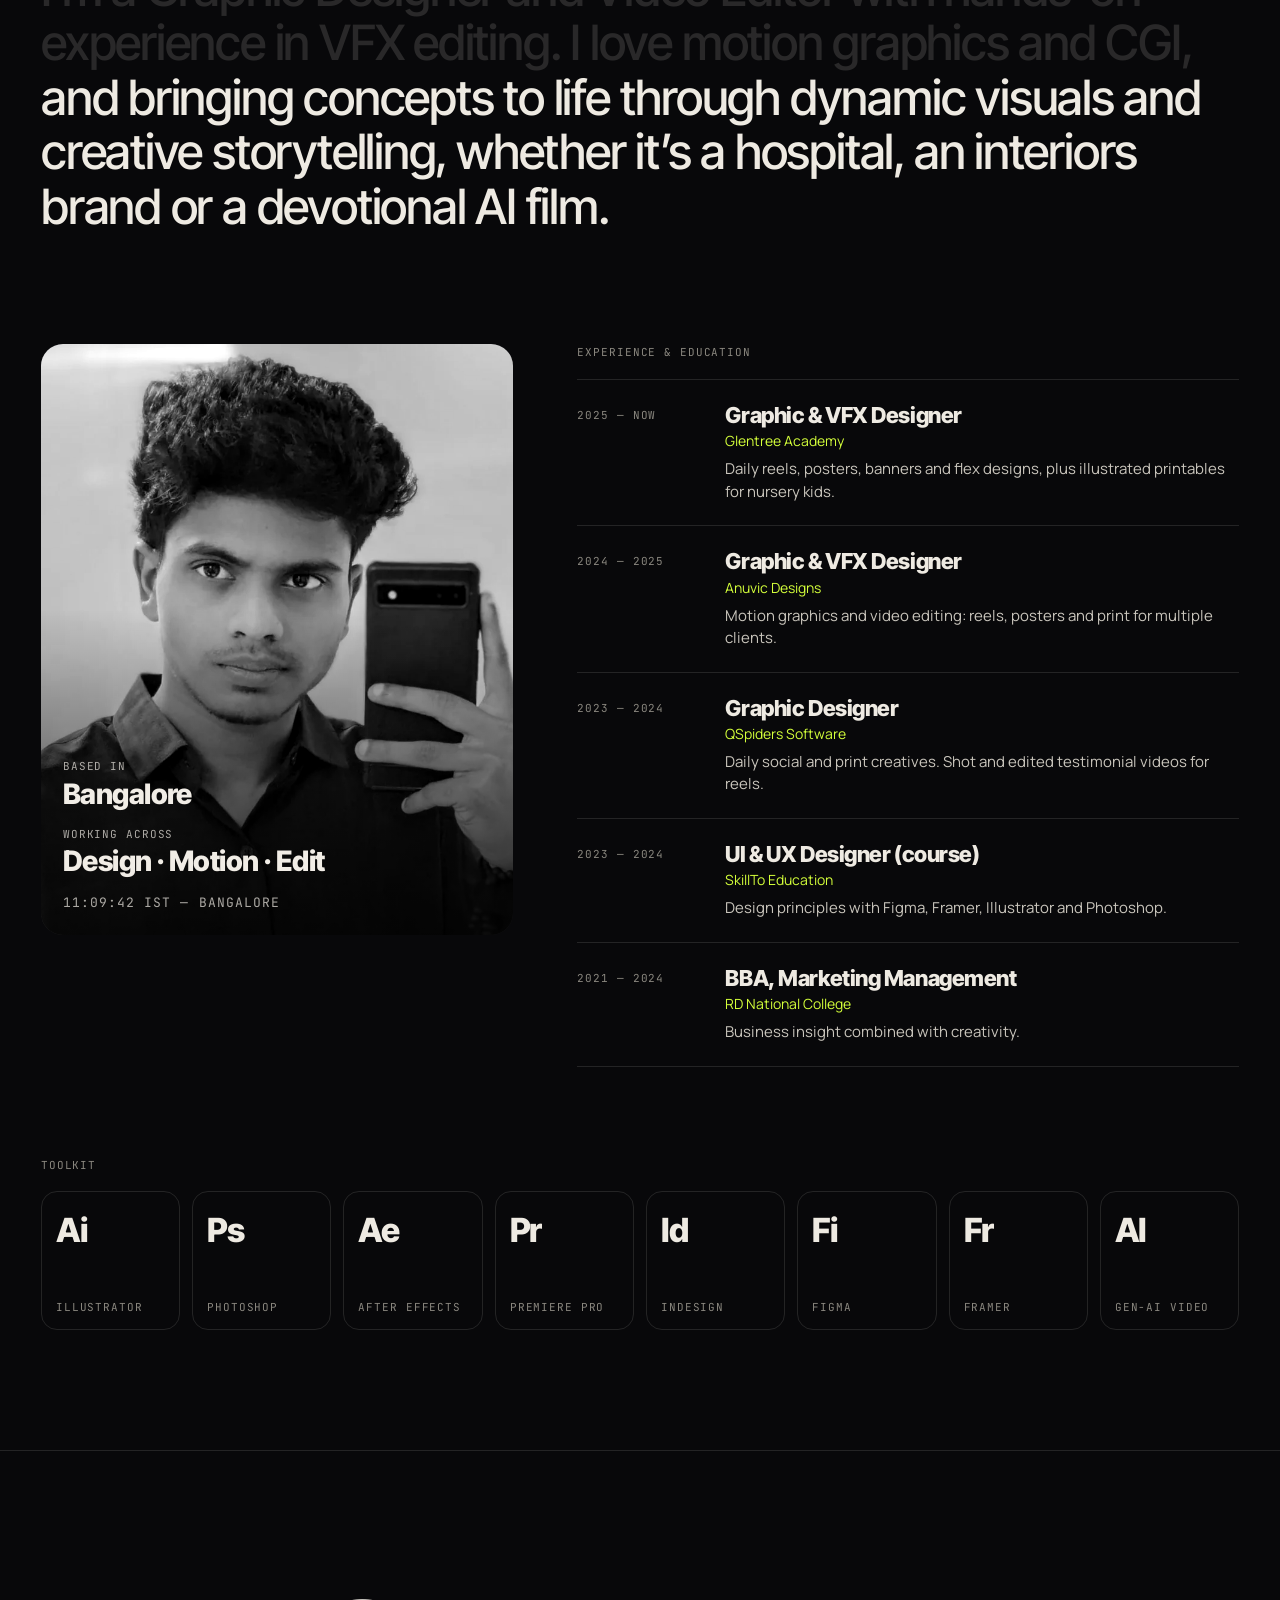
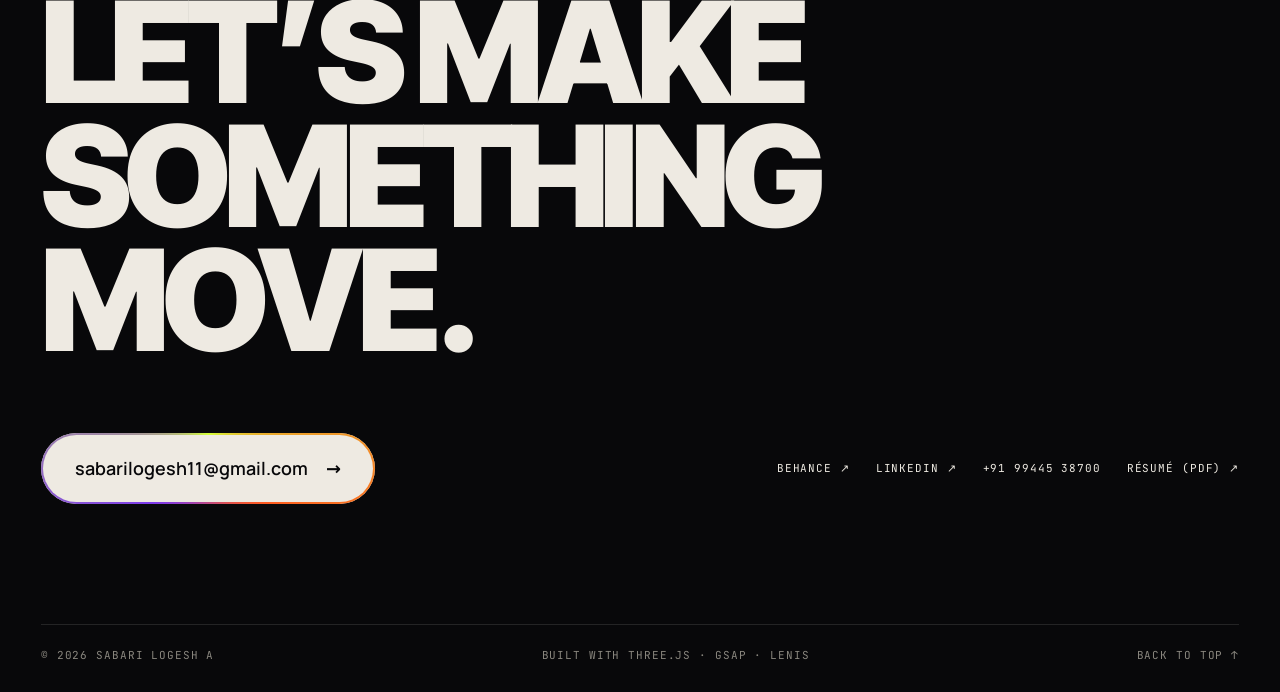
==== commit aa714775: "Viewfinder hero with photo, day/night auto theme + toggle, mobile tuning, self-hosted fonts" ====
--- a/index.html
+++ b/index.html
@@ -1,5 +1,5 @@
 <!doctype html>
-<html lang="en">
+<html lang="en" data-theme="dark">
 <head>
 <meta charset="utf-8">
 <meta name="viewport" content="width=device-width, initial-scale=1">
@@ -9,10 +9,9 @@
 <meta property="og:description" content="Campaigns, motion graphics, AI films and reels from Bangalore.">
 <meta property="og:image" content="assets/img/idex-key-visual-dark.webp">
 <meta name="theme-color" content="#08080a">
+<script src="assets/js/theme.js"></script>
 <link rel="icon" href="data:image/svg+xml,%3Csvg xmlns='http://www.w3.org/2000/svg' viewBox='0 0 64 64'%3E%3Crect width='64' height='64' rx='14' fill='%2308080a'/%3E%3Ctext x='50%25' y='56%25' text-anchor='middle' dominant-baseline='middle' font-family='Arial Black,Arial' font-weight='900' font-size='30' fill='%23d4ff3a'%3ESL%3C/text%3E%3C/svg%3E">
-<link rel="preconnect" href="https://fonts.googleapis.com">
-<link rel="preconnect" href="https://fonts.gstatic.com" crossorigin>
-<link href="https://fonts.googleapis.com/css2?family=Syne:wght@500;700;800&family=Manrope:wght@300;400;500;600&family=JetBrains+Mono:wght@400;500&display=swap" rel="stylesheet">
+<link rel="stylesheet" href="assets/css/fonts.css">
 <link rel="stylesheet" href="assets/css/style.css">
 </head>
 <body class="is-loading">
@@ -42,6 +41,7 @@
   </nav>
   <div class="nav__right">
     <span class="nav__status mono"><i></i> Open to work</span>
+    <button class="tt mono" data-theme-toggle data-cursor="Theme" aria-label="Change theme"><span class="tt__dot"></span><span data-theme-label>Auto</span></button>
     <button class="nav__menu magnetic" id="menuBtn" aria-label="Menu"><span></span><span></span></button>
   </div>
 </header>
@@ -53,27 +53,26 @@
 
 <main id="top">
 
-<!-- HERO -->
-<section class="hero" id="hero">
-  <canvas id="heroCanvas" class="hero__canvas"></canvas>
-  <div class="hero__meta mono">
-    <span>( Portfolio ’26 )</span>
-    <span class="hero__coords" id="coords">12.8452° N, 77.6602° E</span>
-  </div>
-  <h1 class="hero__title" aria-label="Sabari Logesh">
-    <span class="line"><span class="split">Sabari</span></span>
-    <span class="line line--indent"><span class="split">Logesh</span><em class="hero__star">✳</em></span>
-  </h1>
-  <div class="hero__bottom">
-    <p class="hero__intro">Graphic designer &amp; video editor who turns briefs into <b>motion, campaigns</b> and <b>stories</b> people stop scrolling for.</p>
-    <div class="hero__roles mono">
-      <span>Motion Graphics</span><span>VFX Editing</span><span>AI Films</span><span>Campaign Design</span>
-    </div>
-    <a href="#work" class="hero__scroll magnetic" data-cursor="Scroll">
-      <svg viewBox="0 0 100 100"><defs><path id="circ" d="M50,50 m-38,0 a38,38 0 1,1 76,0 a38,38 0 1,1 -76,0"/></defs><text><textPath href="#circ">SCROLL TO EXPLORE • SCROLL TO EXPLORE • </textPath></text></svg>
-      <i>↓</i>
-    </a>
-  </div>
+<!-- HERO — viewfinder -->
+<section class="va" id="hero">
+  <div class="va__row">
+    <p class="va__intro"><b>Graphic designer &amp; video editor</b> from Bangalore. I cut, animate and design campaigns, reels and AI films that make people stop scrolling.</p>
+    <div class="va__role"><span class="mono">Currently rolling as</span><span class="va__word" id="word"><i>a Motion Designer</i><i>a Video Editor</i><i>an AI Filmmaker</i><i>a Campaign Designer</i></span></div>
+  </div>
+  <div class="vf" id="vf">
+    <canvas id="c"></canvas>
+    <div class="vf__ui">
+      <div class="thirds"></div>
+      <span class="vf__c tl"></span><span class="vf__c tr"></span><span class="vf__c bl"></span><span class="vf__c br"></span>
+      <span class="vf__t tl"><span class="rec"><i></i>Rec</span><span id="tc">00:00:00:00</span></span>
+      <span class="vf__t tr"><span>4K · 25fps</span><span>ISO 800</span><span>f/1.8</span></span>
+      <span class="vf__t bl"><span>SABARI_LOGESH_REEL_V26.MOV</span></span>
+      <span class="vf__t br"><span id="batt">▮▮▮▯ 76%</span></span>
+      <span class="vf__cross"></span>
+      <div class="meter" id="meter"></div>
+    </div>
+  </div>
+  <h1 class="va__name" id="name" aria-label="Sabari Logesh">Sabari Logesh</h1>
 </section>
 
 <!-- MARQUEE -->
@@ -106,7 +105,7 @@
       <h3 class="roll__title" id="rollTitle">—</h3>
       <span class="mono roll__client" id="rollClient">—</span>
     </div>
-    <div class="roll__hint mono"><span>Drag</span> or scroll · Click to open</div>
+    <div class="roll__hint mono"><span>Drag</span> or scroll · Tap a card to open</div>
   </div>
 </section>
 
@@ -143,6 +142,7 @@
   <p class="about__big" id="aboutBig">I’m a Graphic Designer and Video Editor with hands-on experience in VFX editing. I love motion graphics and CGI, and bringing concepts to life through dynamic visuals and creative storytelling, whether it’s a hospital, an interiors brand or a devotional AI film.</p>
   <div class="about__grid">
     <div class="about__photo tilt" data-cursor="Hi!">
+      <img src="assets/img/me/front-photo.webp" alt="Sabari Logesh" loading="lazy">
       <div class="about__card">
         <span class="mono">Based in</span><strong>Bangalore</strong>
         <span class="mono">Working across</span><strong>Design · Motion · Edit</strong>
--- a/assets/css/fonts.css
+++ b/assets/css/fonts.css
@@ -0,0 +1,15 @@
+@font-face{font-family:'Inter Tight';font-weight:500;font-style:normal;font-display:swap;src:url(../fonts/inter-tight-latin-500-normal.woff2) format('woff2')}
+@font-face{font-family:'Inter Tight';font-weight:600;font-style:normal;font-display:swap;src:url(../fonts/inter-tight-latin-600-normal.woff2) format('woff2')}
+@font-face{font-family:'Inter Tight';font-weight:800;font-style:normal;font-display:swap;src:url(../fonts/inter-tight-latin-800-normal.woff2) format('woff2')}
+@font-face{font-family:'Inter Tight';font-weight:900;font-style:normal;font-display:swap;src:url(../fonts/inter-tight-latin-900-normal.woff2) format('woff2')}
+@font-face{font-family:'Inter Tight';font-weight:800;font-style:italic;font-display:swap;src:url(../fonts/inter-tight-latin-800-italic.woff2) format('woff2')}
+@font-face{font-family:'Instrument Serif';font-weight:400;font-style:normal;font-display:swap;src:url(../fonts/instrument-serif-latin-400-normal.woff2) format('woff2')}
+@font-face{font-family:'Instrument Serif';font-weight:400;font-style:italic;font-display:swap;src:url(../fonts/instrument-serif-latin-400-italic.woff2) format('woff2')}
+@font-face{font-family:'Manrope';font-weight:400;font-style:normal;font-display:swap;src:url(../fonts/manrope-latin-400-normal.woff2) format('woff2')}
+@font-face{font-family:'Manrope';font-weight:500;font-style:normal;font-display:swap;src:url(../fonts/manrope-latin-500-normal.woff2) format('woff2')}
+@font-face{font-family:'Manrope';font-weight:600;font-style:normal;font-display:swap;src:url(../fonts/manrope-latin-600-normal.woff2) format('woff2')}
+@font-face{font-family:'Manrope';font-weight:700;font-style:normal;font-display:swap;src:url(../fonts/manrope-latin-700-normal.woff2) format('woff2')}
+@font-face{font-family:'JetBrains Mono';font-weight:400;font-style:normal;font-display:swap;src:url(../fonts/jetbrains-mono-latin-400-normal.woff2) format('woff2')}
+@font-face{font-family:'JetBrains Mono';font-weight:500;font-style:normal;font-display:swap;src:url(../fonts/jetbrains-mono-latin-500-normal.woff2) format('woff2')}
+@font-face{font-family:'Syne';font-weight:700;font-style:normal;font-display:swap;src:url(../fonts/syne-latin-700-normal.woff2) format('woff2')}
+@font-face{font-family:'Syne';font-weight:800;font-style:normal;font-display:swap;src:url(../fonts/syne-latin-800-normal.woff2) format('woff2')}
--- a/assets/css/style.css
+++ b/assets/css/style.css
@@ -1,11 +1,19 @@
+:root,[data-theme=dark]{
+  --bg:#08080a; --bg2:#121216; --fg:#eeeae2; --txt2:#c9c5bc; --mut:#8a877f; --line:rgba(238,234,226,.12);
+  --acc:#d4ff3a; --acc-ink:#0b0b0b; --acc2:#ff5a1f;
+}
+[data-theme=light]{
+  --bg:#ece8e0; --bg2:#e1dcd2; --fg:#111113; --txt2:#3b3934; --mut:#6b675f; --line:rgba(17,17,19,.13);
+  --acc:#3b2bff; --acc-ink:#ffffff; --acc2:#ff4a12;
+}
+.theme-anim,.theme-anim *{transition:background-color .6s ease,color .6s ease,border-color .6s ease!important}
 :root{
-  --bg:#08080a; --bg2:#101014; --fg:#eeeae2; --mut:#8a877f; --line:rgba(238,234,226,.12);
-  --acc:#d4ff3a; --acc2:#ff5a1f;
-  --f-d:'Syne',system-ui,sans-serif; --f-b:'Manrope',system-ui,sans-serif; --f-m:'JetBrains Mono',ui-monospace,monospace;
+  --f-d:'Inter Tight',system-ui,sans-serif; --f-s:'Instrument Serif',Georgia,serif; --f-b:'Manrope',system-ui,sans-serif; --f-m:'JetBrains Mono',ui-monospace,monospace;
   --pad:clamp(16px,3.2vw,48px); --ease:cubic-bezier(.19,1,.22,1);
 }
 *{box-sizing:border-box;margin:0;padding:0}
-html{background:var(--bg);-webkit-text-size-adjust:100%}
+html{background:var(--bg);-webkit-text-size-adjust:100%;overflow-x:hidden}
+body{overflow-x:clip}
 html.lenis,html.lenis body{height:auto}
 .lenis.lenis-smooth{scroll-behavior:auto!important}
 .lenis.lenis-stopped{overflow:hidden}
@@ -15,19 +23,19 @@
 button{font:inherit;color:inherit;background:none;border:0;cursor:pointer}
 img,video{display:block;max-width:100%}
 .mono{font-family:var(--f-m);font-size:11px;letter-spacing:.08em;text-transform:uppercase}
-::selection{background:var(--acc);color:#000}
+::selection{background:var(--acc);color:var(--acc-ink)}
 @media (hover:hover) and (pointer:fine){ body, a, button{cursor:none} }
 
 /* grain */
-.grain{position:fixed;inset:-50%;z-index:90;pointer-events:none;opacity:.06;
+.grain{position:fixed;inset:0;z-index:90;pointer-events:none;opacity:.06;
   background-image:url("data:image/svg+xml,%3Csvg xmlns='http://www.w3.org/2000/svg' width='160' height='160'%3E%3Cfilter id='n'%3E%3CfeTurbulence type='fractalNoise' baseFrequency='.9' numOctaves='3' stitchTiles='stitch'/%3E%3C/filter%3E%3Crect width='100%25' height='100%25' filter='url(%23n)'/%3E%3C/svg%3E");
   animation:grain 1s steps(6) infinite}
-@keyframes grain{0%{transform:translate(0,0)}20%{transform:translate(-5%,3%)}40%{transform:translate(3%,-6%)}60%{transform:translate(-3%,5%)}80%{transform:translate(6%,2%)}100%{transform:translate(0,0)}}
+@keyframes grain{0%{background-position:0 0}20%{background-position:-40px 30px}40%{background-position:30px -50px}60%{background-position:-30px 40px}80%{background-position:50px 20px}100%{background-position:0 0}}
 
 /* loader */
 .loader{position:fixed;inset:0;z-index:200;background:var(--bg);display:flex;flex-direction:column;justify-content:flex-end;padding:var(--pad)}
 .loader__grid{position:absolute;top:var(--pad);left:var(--pad);right:var(--pad);display:flex;justify-content:space-between;color:var(--mut)}
-.loader__count{font-family:var(--f-d);font-weight:800;font-size:clamp(96px,22vw,340px);line-height:.8;letter-spacing:-.05em}
+.loader__count{font-family:var(--f-d);font-weight:900;font-size:clamp(96px,22vw,340px);line-height:.8;letter-spacing:-.05em}
 .loader__count sup{font-size:.25em;color:var(--acc);vertical-align:top}
 .loader__bar{height:1px;background:var(--line);margin-top:24px;overflow:hidden}
 .loader__bar i{display:block;height:100%;width:0;background:var(--acc)}
@@ -47,7 +55,7 @@
 
 /* nav */
 .nav{position:fixed;top:0;left:0;right:0;z-index:100;display:flex;align-items:center;justify-content:space-between;padding:18px var(--pad);mix-blend-mode:difference}
-.nav__logo{font-family:var(--f-d);font-weight:800;font-size:22px;letter-spacing:-.02em;display:inline-block}
+.nav__logo{font-family:var(--f-d);font-weight:900;font-size:22px;letter-spacing:-.02em;display:inline-block}
 .nav__logo span{font-size:10px;vertical-align:top}
 .nav__links{display:flex;gap:34px}
 .nav__link{font-family:var(--f-m);font-size:12px;text-transform:uppercase;letter-spacing:.1em;overflow:hidden;height:1.3em;display:block}
@@ -61,30 +69,10 @@
 .nav__menu{display:none;width:40px;height:40px;flex-direction:column;justify-content:center;gap:6px;align-items:center}
 .nav__menu span{width:22px;height:1.5px;background:#fff;transition:transform .4s var(--ease)}
 .menu{position:fixed;inset:0;z-index:99;background:var(--bg);display:flex;flex-direction:column;justify-content:center;padding:var(--pad);gap:6px;clip-path:inset(0 0 100% 0);transition:clip-path .8s var(--ease)}
-.menu a{font-family:var(--f-d);font-weight:800;font-size:clamp(48px,14vw,96px);line-height:1;letter-spacing:-.04em}
+.menu a{font-family:var(--f-d);font-weight:900;font-size:clamp(48px,14vw,96px);line-height:1;letter-spacing:-.04em}
 body.menu-open .menu{clip-path:inset(0 0 0 0)}
 body.menu-open .nav__menu span:first-child{transform:translateY(3.75px) rotate(45deg)}
 body.menu-open .nav__menu span:last-child{transform:translateY(-3.75px) rotate(-45deg)}
-
-/* hero */
-.hero{position:relative;height:100vh;height:100svh;min-height:600px;display:flex;flex-direction:column;justify-content:flex-end;padding:0 var(--pad) var(--pad);overflow:hidden}
-.hero__canvas{position:absolute;inset:0;width:100%;height:100%;z-index:0}
-.hero__meta{position:absolute;top:84px;left:var(--pad);right:var(--pad);display:flex;justify-content:space-between;color:var(--mut);z-index:2}
-.hero__title{position:relative;z-index:2;font-family:var(--f-d);font-weight:800;font-size:clamp(64px,15.5vw,270px);line-height:.84;letter-spacing:-.055em;text-transform:uppercase;pointer-events:none;mix-blend-mode:difference}
-.hero__title .line{display:block;overflow:hidden;padding-bottom:.04em}
-.hero__title .line--indent{padding-left:12vw}
-.hero__title .char{display:inline-block;will-change:transform}
-.hero__star{font-style:normal;color:var(--acc);font-size:.35em;vertical-align:top;display:inline-block;margin-left:.1em;animation:spin 8s linear infinite}
-@keyframes spin{to{transform:rotate(360deg)}}
-.hero__bottom{position:relative;z-index:2;display:grid;grid-template-columns:1.2fr 1fr auto;gap:32px;align-items:end;margin-top:36px;border-top:1px solid var(--line);padding-top:22px}
-.hero__intro{font-size:clamp(16px,1.35vw,20px);max-width:440px;color:#cfcbc2}
-.hero__intro b{color:var(--fg);font-weight:600}
-.hero__roles{display:flex;flex-wrap:wrap;gap:8px}
-.hero__roles span{border:1px solid var(--line);padding:7px 12px;border-radius:99px;color:#cfcbc2;backdrop-filter:blur(6px)}
-.hero__scroll{width:96px;height:96px;position:relative;display:grid;place-items:center}
-.hero__scroll svg{position:absolute;inset:0;animation:spin 14s linear infinite}
-.hero__scroll text{font-family:var(--f-m);font-size:8.2px;letter-spacing:.2em;fill:var(--fg)}
-.hero__scroll i{font-style:normal;color:var(--acc)}
 
 /* marquee */
 .marquee{overflow:hidden;border-block:1px solid var(--line);padding:22px 0;background:var(--bg)}
@@ -98,7 +86,7 @@
 .showreel__frame{position:relative;width:34vw;aspect-ratio:16/9;border-radius:18px;overflow:hidden;will-change:width,border-radius;z-index:2}
 .showreel__frame video{width:100%;height:100%;object-fit:cover}
 .showreel__label{position:absolute;left:18px;right:18px;bottom:14px;display:flex;justify-content:space-between;color:#fff;mix-blend-mode:difference}
-.showreel__text{position:absolute;inset:0;display:flex;justify-content:space-between;align-items:center;padding:0 var(--pad);font-family:var(--f-d);font-weight:800;font-size:clamp(56px,12vw,210px);letter-spacing:-.05em;text-transform:uppercase;pointer-events:none;z-index:1}
+.showreel__text{position:absolute;inset:0;display:flex;justify-content:space-between;align-items:center;padding:0 var(--pad);font-family:var(--f-d);font-weight:900;font-size:clamp(56px,12vw,210px);letter-spacing:-.05em;text-transform:uppercase;pointer-events:none;z-index:1}
 .showreel__text span:last-child{-webkit-text-stroke:1.5px var(--fg);color:transparent}
 
 /* section heads */
@@ -106,8 +94,8 @@
 .section-head .mono{color:var(--mut)}
 .section-head__count{text-align:right}
 .section-head__count b{color:var(--acc);font-weight:500}
-.reveal-title{font-family:var(--f-d);font-weight:800;font-size:clamp(44px,8vw,130px);letter-spacing:-.05em;line-height:.9;text-transform:uppercase;text-align:center}
-.reveal-title i{font-family:var(--f-d);font-style:normal;font-weight:500;-webkit-text-stroke:1.5px var(--fg);color:transparent}
+.reveal-title{font-family:var(--f-d);font-weight:900;font-size:clamp(44px,8vw,130px);letter-spacing:-.05em;line-height:.9;text-transform:uppercase;text-align:center}
+.reveal-title i{font-family:var(--f-s);font-style:italic;font-weight:400;text-transform:none;letter-spacing:-.02em;color:var(--acc)}
 .reveal-title .char{display:inline-block}
 
 /* work roll */
@@ -159,13 +147,12 @@
 .about__big{padding:0 var(--pad);font-family:var(--f-d);font-weight:500;font-size:clamp(26px,3.8vw,58px);line-height:1.12;letter-spacing:-.025em;max-width:1400px}
 .about__big .w{opacity:.14;transition:opacity .2s}
 .about__grid{display:grid;grid-template-columns:1fr 1.4fr;gap:clamp(24px,5vw,80px);padding:0 var(--pad);margin-top:110px}
-.about__photo{position:relative;border-radius:22px;aspect-ratio:4/5;background:
-  radial-gradient(120% 90% at 20% 10%,rgba(212,255,58,.35),transparent 50%),
-  radial-gradient(90% 80% at 90% 90%,rgba(255,90,31,.45),transparent 55%),#141418;
-  overflow:hidden;transform-style:preserve-3d;transition:transform .4s var(--ease)}
-.about__photo::before{content:'SL';position:absolute;right:-.06em;top:-.18em;font-family:var(--f-d);font-weight:800;font-size:clamp(160px,22vw,380px);letter-spacing:-.08em;color:rgba(238,234,226,.07)}
-.about__card{position:absolute;inset:auto 22px 22px 22px;display:grid;gap:4px;transform:translateZ(60px)}
-.about__card span{color:var(--mut)}
+.about__photo{position:relative;border-radius:22px;aspect-ratio:4/5;overflow:hidden;background:var(--bg2);transform-style:preserve-3d;transition:transform .4s var(--ease)}
+.about__photo img{position:absolute;inset:0;width:100%;height:100%;object-fit:cover;object-position:50% 20%;filter:grayscale(1) contrast(1.08);transition:filter .8s var(--ease),transform 1.2s var(--ease)}
+.about__photo:hover img{filter:none;transform:scale(1.04)}
+.about__photo::after{content:'';position:absolute;inset:0;background:linear-gradient(to top,rgba(0,0,0,.78),transparent 55%);pointer-events:none}
+.about__card{color:#f1ede6}.about__card span{color:rgba(241,237,230,.7)!important}
+.about__card{position:absolute;z-index:2;inset:auto 22px 22px 22px;display:grid;gap:4px;transform:translateZ(60px)}
 .about__card strong{font-family:var(--f-d);font-size:clamp(22px,2.2vw,32px);letter-spacing:-.02em;margin-bottom:12px;line-height:1.1}
 .about__clock{color:var(--acc)!important;font-size:13px}
 .about__exp h4,.tools h4{color:var(--mut);font-weight:400;margin-bottom:18px}
@@ -174,27 +161,27 @@
 .about__exp li .mono{color:var(--mut);padding-top:5px}
 .about__exp li strong{display:block;font-family:var(--f-d);font-size:22px;letter-spacing:-.02em;line-height:1.2}
 .about__exp li em{font-style:normal;color:var(--acc);font-size:14px}
-.about__exp li p{color:#bdb9b0;font-size:15px;margin-top:6px}
+.about__exp li p{color:var(--txt2);font-size:15px;margin-top:6px}
 .tools{padding:0 var(--pad);margin-top:90px}
 .tools__grid{display:grid;grid-template-columns:repeat(8,1fr);gap:12px}
 .tool{aspect-ratio:1;border:1px solid var(--line);border-radius:16px;display:flex;flex-direction:column;justify-content:space-between;padding:14px;transition:background .4s,color .4s,transform .5s var(--ease)}
 .tool b{font-family:var(--f-d);font-size:clamp(26px,2.6vw,40px);font-weight:800;letter-spacing:-.04em}
 .tool span{color:var(--mut)}
-.tool:hover{background:var(--acc);color:#000;transform:translateY(-6px) rotate(-2deg)}
-.tool:hover span{color:#000}
+.tool:hover{background:var(--acc);color:var(--acc-ink);transform:translateY(-6px) rotate(-2deg)}
+.tool:hover span{color:var(--acc-ink)}
 
 /* contact */
 .contact{padding:140px var(--pad) 28px;border-top:1px solid var(--line)}
 .contact__reveal{position:relative}
-.contact__big{font-family:var(--f-d);font-weight:800;font-size:clamp(56px,11vw,200px);line-height:.88;letter-spacing:-.055em;text-transform:uppercase}
+.contact__big{font-family:var(--f-d);font-weight:900;font-size:clamp(56px,11vw,200px);line-height:.88;letter-spacing:-.055em;text-transform:uppercase}
 .contact__big--mask{position:absolute;inset:0;color:var(--acc);pointer-events:none;
   -webkit-mask-image:radial-gradient(circle var(--r,0px) at var(--x,50%) var(--y,50%),#000 99%,transparent 100%);
   mask-image:radial-gradient(circle var(--r,0px) at var(--x,50%) var(--y,50%),#000 99%,transparent 100%);background:var(--bg)}
 .contact__row{display:flex;justify-content:space-between;align-items:center;gap:32px;flex-wrap:wrap;margin-top:70px}
-.glow-btn{position:relative;display:inline-flex;align-items:center;gap:18px;padding:22px 34px;border-radius:99px;background:var(--fg);color:#000;font-weight:600;font-size:clamp(15px,1.4vw,20px);isolation:isolate;overflow:hidden}
+.glow-btn{position:relative;display:inline-flex;align-items:center;gap:18px;padding:22px 34px;border-radius:99px;background:var(--fg);color:var(--bg);font-weight:600;font-size:clamp(15px,1.4vw,20px);isolation:isolate;overflow:hidden}
 .glow-btn::before{content:'';position:absolute;inset:-2px;border-radius:inherit;background:conic-gradient(from var(--a,0deg),var(--acc),var(--acc2),#7c3aed,var(--acc));z-index:-2;animation:rot 4s linear infinite}
 .glow-btn::after{content:'';position:absolute;inset:2px;border-radius:inherit;background:var(--fg);z-index:-1;transition:background .4s}
-.glow-btn:hover::after{background:var(--acc)}
+.glow-btn:hover::after{background:var(--acc)}.glow-btn:hover{color:var(--acc-ink)}
 .glow-btn i{font-style:normal;transition:transform .5s var(--ease)}
 .glow-btn:hover i{transform:translateX(6px) rotate(-45deg)}
 @property --a{syntax:'<angle>';inherits:false;initial-value:0deg}
@@ -214,9 +201,9 @@
 .modal__head{display:grid;gap:12px;margin-bottom:34px}
 .modal__head .mono{color:var(--mut)}
 .modal__head .mono:first-child{color:var(--acc)}
-.modal__head h2{font-family:var(--f-d);font-weight:800;font-size:clamp(44px,9vw,150px);line-height:.88;letter-spacing:-.055em;text-transform:uppercase}
+.modal__head h2{font-family:var(--f-d);font-weight:900;font-size:clamp(44px,9vw,150px);line-height:.88;letter-spacing:-.055em;text-transform:uppercase}
 .modal__body{display:grid;grid-template-columns:1.3fr 1fr;gap:40px;padding:28px 0 50px;border-top:1px solid var(--line)}
-.modal__body p{font-size:clamp(17px,1.5vw,22px);color:#d6d2c9;max-width:720px}
+.modal__body p{font-size:clamp(17px,1.5vw,22px);color:var(--txt2);max-width:720px}
 .modal__tags{display:flex;flex-wrap:wrap;gap:8px;align-content:flex-start;justify-content:flex-end}
 .modal__tags span{border:1px solid var(--line);border-radius:99px;padding:8px 14px;font-family:var(--f-m);font-size:11px;text-transform:uppercase;letter-spacing:.08em}
 .modal__media{columns:2;column-gap:18px}
@@ -235,9 +222,6 @@
 @media (max-width:900px){
   .nav__links,.nav__status{display:none}
   .nav__menu{display:flex}
-  .hero__bottom{grid-template-columns:1fr;gap:18px}
-  .hero__scroll{display:none}
-  .hero__title .line--indent{padding-left:0}
   .section-head{grid-template-columns:1fr;text-align:left;gap:8px}
   .section-head .reveal-title{text-align:left}
   .section-head__count{text-align:left}
@@ -262,3 +246,80 @@
 @media (prefers-reduced-motion:reduce){
   *{animation-duration:.01ms!important;transition-duration:.01ms!important}
 }
+
+/* theme toggle */
+.tt{display:inline-flex;align-items:center;gap:10px;border:1px solid rgba(255,255,255,.35);border-radius:99px;padding:6px 12px 6px 6px;color:#fff}
+.tt__dot{width:20px;height:20px;border-radius:50%;position:relative;overflow:hidden;background:#fff}
+.tt__dot::after{content:'';position:absolute;inset:0;border-radius:50%;background:#000;transform:translate(45%,-35%);transition:transform .6s var(--ease)}
+[data-theme=light] .tt__dot::after{transform:translate(120%,-120%)}
+@media(max-width:900px){.tt [data-theme-label]{display:none}.tt{padding:6px}}
+
+/* hero — viewfinder */
+
+.va{position:relative;min-height:100svh;padding:88px clamp(16px,3.2vw,48px) 0;display:flex;flex-direction:column;overflow:hidden}
+.va__row{display:flex;justify-content:space-between;align-items:flex-end;gap:24px;padding:18px 0 22px}
+.va__intro{max-width:360px;font-size:15px;line-height:1.5;color:color-mix(in srgb,var(--fg) 78%,transparent)}
+.va__intro b{color:var(--fg);font-weight:600}
+.va__role{text-align:right}
+.va__role .mono{color:var(--mut);display:block;margin-bottom:4px}
+.va__word{font-family:var(--f-s);font-style:italic;font-size:clamp(26px,2.6vw,40px);line-height:1.1;height:1.1em;overflow:hidden;display:block}
+.va__word i{display:block;line-height:1.1;white-space:nowrap;transition:transform .9s cubic-bezier(.19,1,.22,1)}
+/* viewfinder */
+.vf.lt .vf__ui{color:#15131c}.vf.lt .vf__c{border-color:rgba(20,18,28,.8)}.vf.lt .vf__t{text-shadow:none}.vf.lt .vf__cross::before,.vf.lt .vf__cross::after{background:#15131c}.vf.lt .thirds{opacity:.5;filter:invert(1)}
+.vf{position:relative;flex:1;min-height:360px;max-height:62vh;border-radius:14px;overflow:hidden;background:#050507;isolation:isolate}
+.vf canvas{position:absolute;inset:0;width:100%;height:100%}
+.vf__ui{position:absolute;inset:0;pointer-events:none;color:#fff;z-index:2}
+.vf__c{position:absolute;width:26px;height:26px;border:1.5px solid rgba(255,255,255,.85)}
+.vf__c.tl{left:16px;top:16px;border-right:0;border-bottom:0}.vf__c.tr{right:16px;top:16px;border-left:0;border-bottom:0}
+.vf__c.bl{left:16px;bottom:16px;border-right:0;border-top:0}.vf__c.br{right:16px;bottom:16px;border-left:0;border-top:0}
+.vf__t{position:absolute;display:flex;gap:14px;align-items:center;font-family:'JetBrains Mono',monospace;font-size:11px;letter-spacing:.08em;text-transform:uppercase;text-shadow:0 1px 8px rgba(0,0,0,.5)}
+.vf__t.tl{left:52px;top:20px}.vf__t.tr{right:52px;top:20px}.vf__t.bl{left:52px;bottom:20px}.vf__t.br{right:52px;bottom:20px}
+.rec{display:inline-flex;align-items:center;gap:7px}.rec i{width:8px;height:8px;border-radius:50%;background:#ff3b30;animation:blink 1.2s steps(1) infinite}
+@keyframes blink{50%{opacity:0}}
+.vf__cross{position:absolute;left:50%;top:50%;width:26px;height:26px;transform:translate(-50%,-50%);opacity:.6}
+.vf__cross::before,.vf__cross::after{content:'';position:absolute;background:#fff}.vf__cross::before{left:50%;top:0;bottom:0;width:1px}.vf__cross::after{top:50%;left:0;right:0;height:1px}
+.meter{position:absolute;right:22px;top:50%;transform:translateY(-50%);display:flex;gap:3px;align-items:flex-end;height:70px}
+.meter i{width:3px;background:linear-gradient(to top,#d4ff3a 60%,#ffcc00 80%,#ff3b30);border-radius:2px;height:20%;transition:height .08s}
+.thirds{position:absolute;inset:0;background:
+ linear-gradient(to right,transparent calc(33.33% - .5px),rgba(255,255,255,.12) 33.33%,transparent calc(33.33% + .5px),transparent calc(66.66% - .5px),rgba(255,255,255,.12) 66.66%,transparent calc(66.66% + .5px)),
+ linear-gradient(to bottom,transparent calc(33.33% - .5px),rgba(255,255,255,.12) 33.33%,transparent calc(33.33% + .5px),transparent calc(66.66% - .5px),rgba(255,255,255,.12) 66.66%,transparent calc(66.66% + .5px))}
+.va__name{position:relative;z-index:3;margin-left:-.02em;font-family:var(--f-d);font-weight:900;letter-spacing:-.065em;line-height:.74;text-transform:uppercase;white-space:nowrap;margin:.08em 0 0;padding-bottom:74px}
+.va__name .ch{display:inline-block;transform:translateY(105%);transition:transform 1.3s cubic-bezier(.19,1,.22,1)}
+.va__name.in .ch{transform:none}
+.va__name .ch.alt{font-family:var(--f-s);font-style:italic;font-weight:400;letter-spacing:-.02em;text-transform:none;color:var(--acc)}
+@media(max-width:800px){.va__row{flex-direction:column;align-items:flex-start}.va__role{text-align:left}.vf{max-height:none;flex:none;aspect-ratio:4/5}.vf__t.tr,.vf__t.br,.meter{display:none}.va__name{padding-bottom:90px}}
+
+/* mobile tuning */
+@media (max-width:900px){
+  .work{padding:90px 0 30px}
+  .index{padding:90px 0 70px}
+  .about{padding:100px 0 80px}
+  .about__grid{margin-top:60px}
+  .tools{margin-top:60px}
+  .contact{padding:90px var(--pad) 90px}
+  .footer{margin-top:70px}
+  .section-head{margin-bottom:28px}
+  .roll__hint{display:block;right:var(--pad);bottom:auto;top:10px}
+  .roll__hint span{color:var(--acc)}
+  .va{padding-top:74px}
+  .va__row{padding:10px 0 16px;gap:12px}
+  .va__intro{font-size:14px}
+  .vf{border-radius:12px}
+  .vf__t{font-size:10px}
+  .vf__t.tl{left:44px;top:18px}.vf__t.bl{left:44px;bottom:18px}
+  .vf__cross{display:none}
+  .showreel__frame{border-radius:12px}
+  .index__item{padding:18px 0}
+  .index__t{font-size:22px}
+  .modal__panel{padding:86px var(--pad) 48px}
+  .modal__close{top:14px;width:44px;height:44px}
+}
+@media (max-width:900px) and (hover:none){ .roll__hint{font-size:10px} }
+
+/* light theme: nav without blend so links stay readable */
+[data-theme=light] .nav{mix-blend-mode:normal;color:var(--fg)}
+[data-theme=light] .nav__menu span{background:var(--fg)}
+[data-theme=light] .tt{border-color:var(--line);color:var(--fg)}
+[data-theme=light] .tt__dot{background:var(--acc2)}
+[data-theme=light] .tt__dot::after{background:var(--bg)}
+[data-theme=light] .grain{opacity:.05}
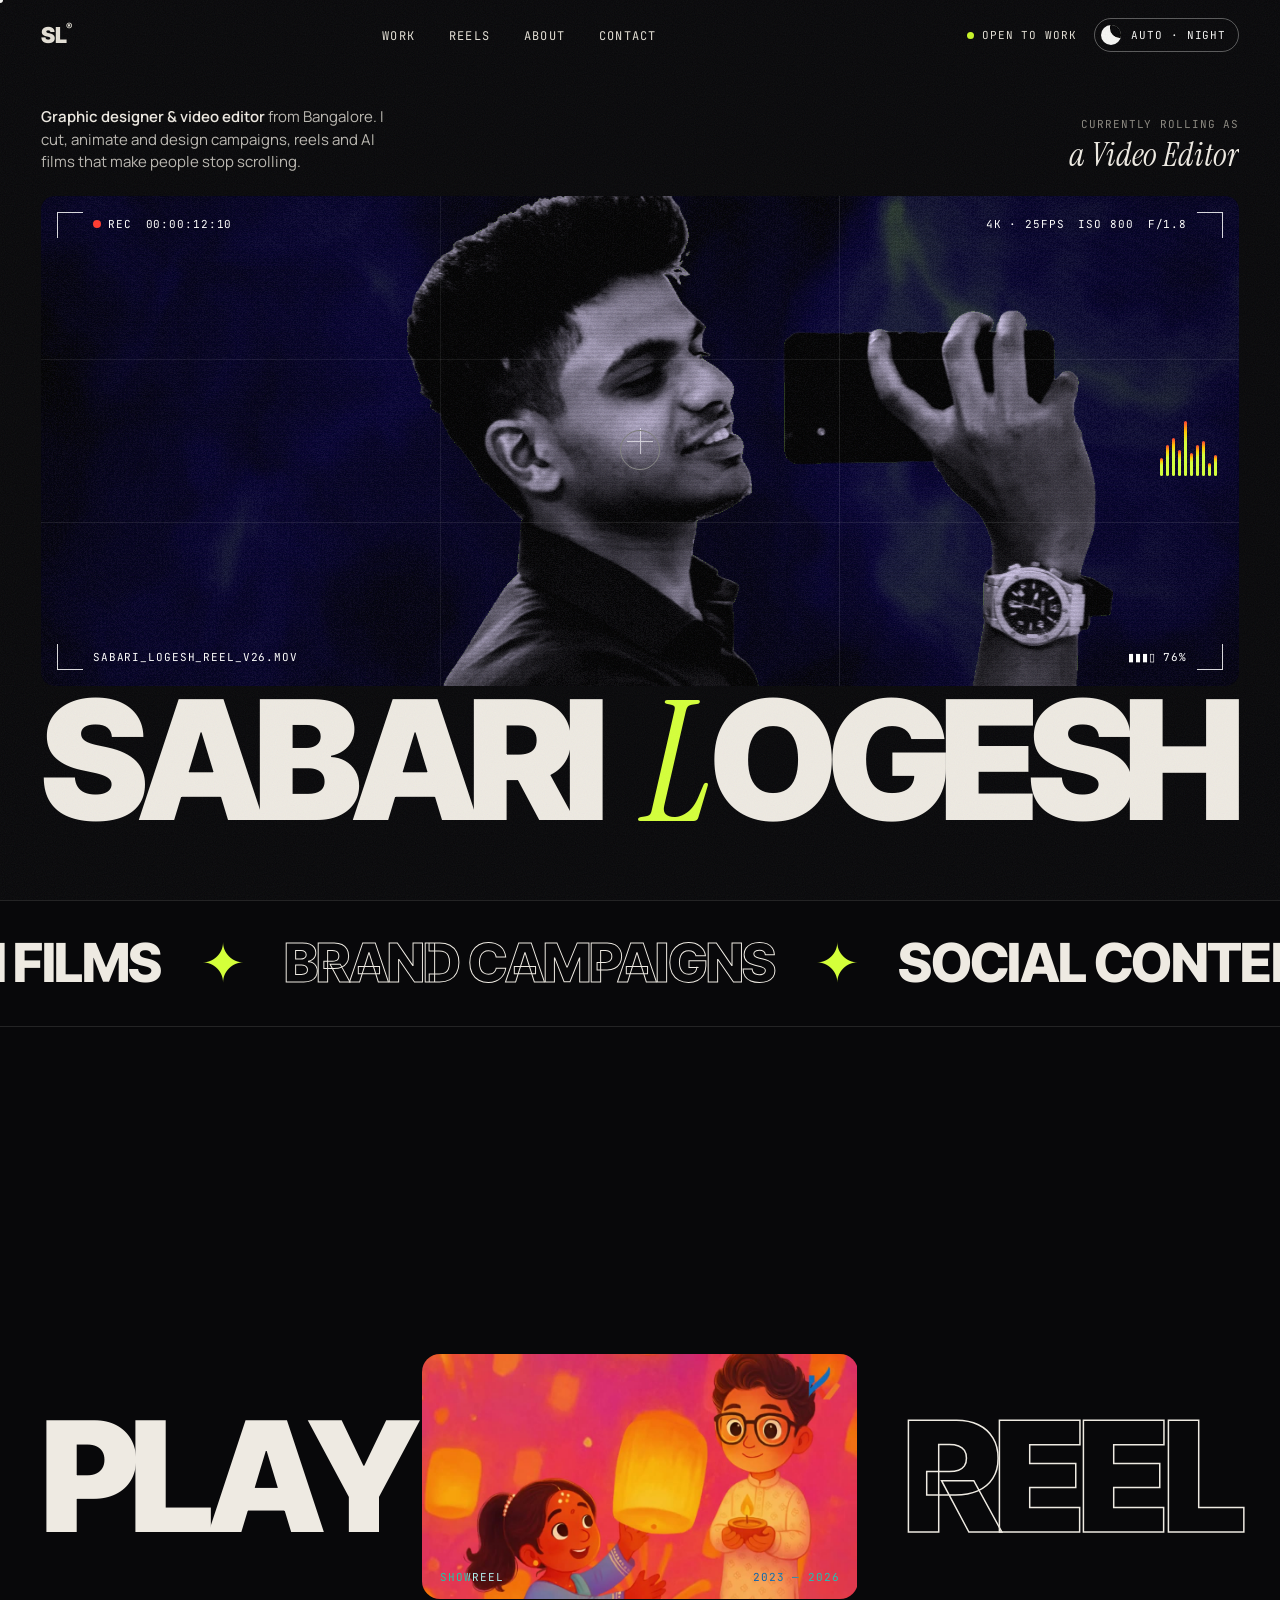
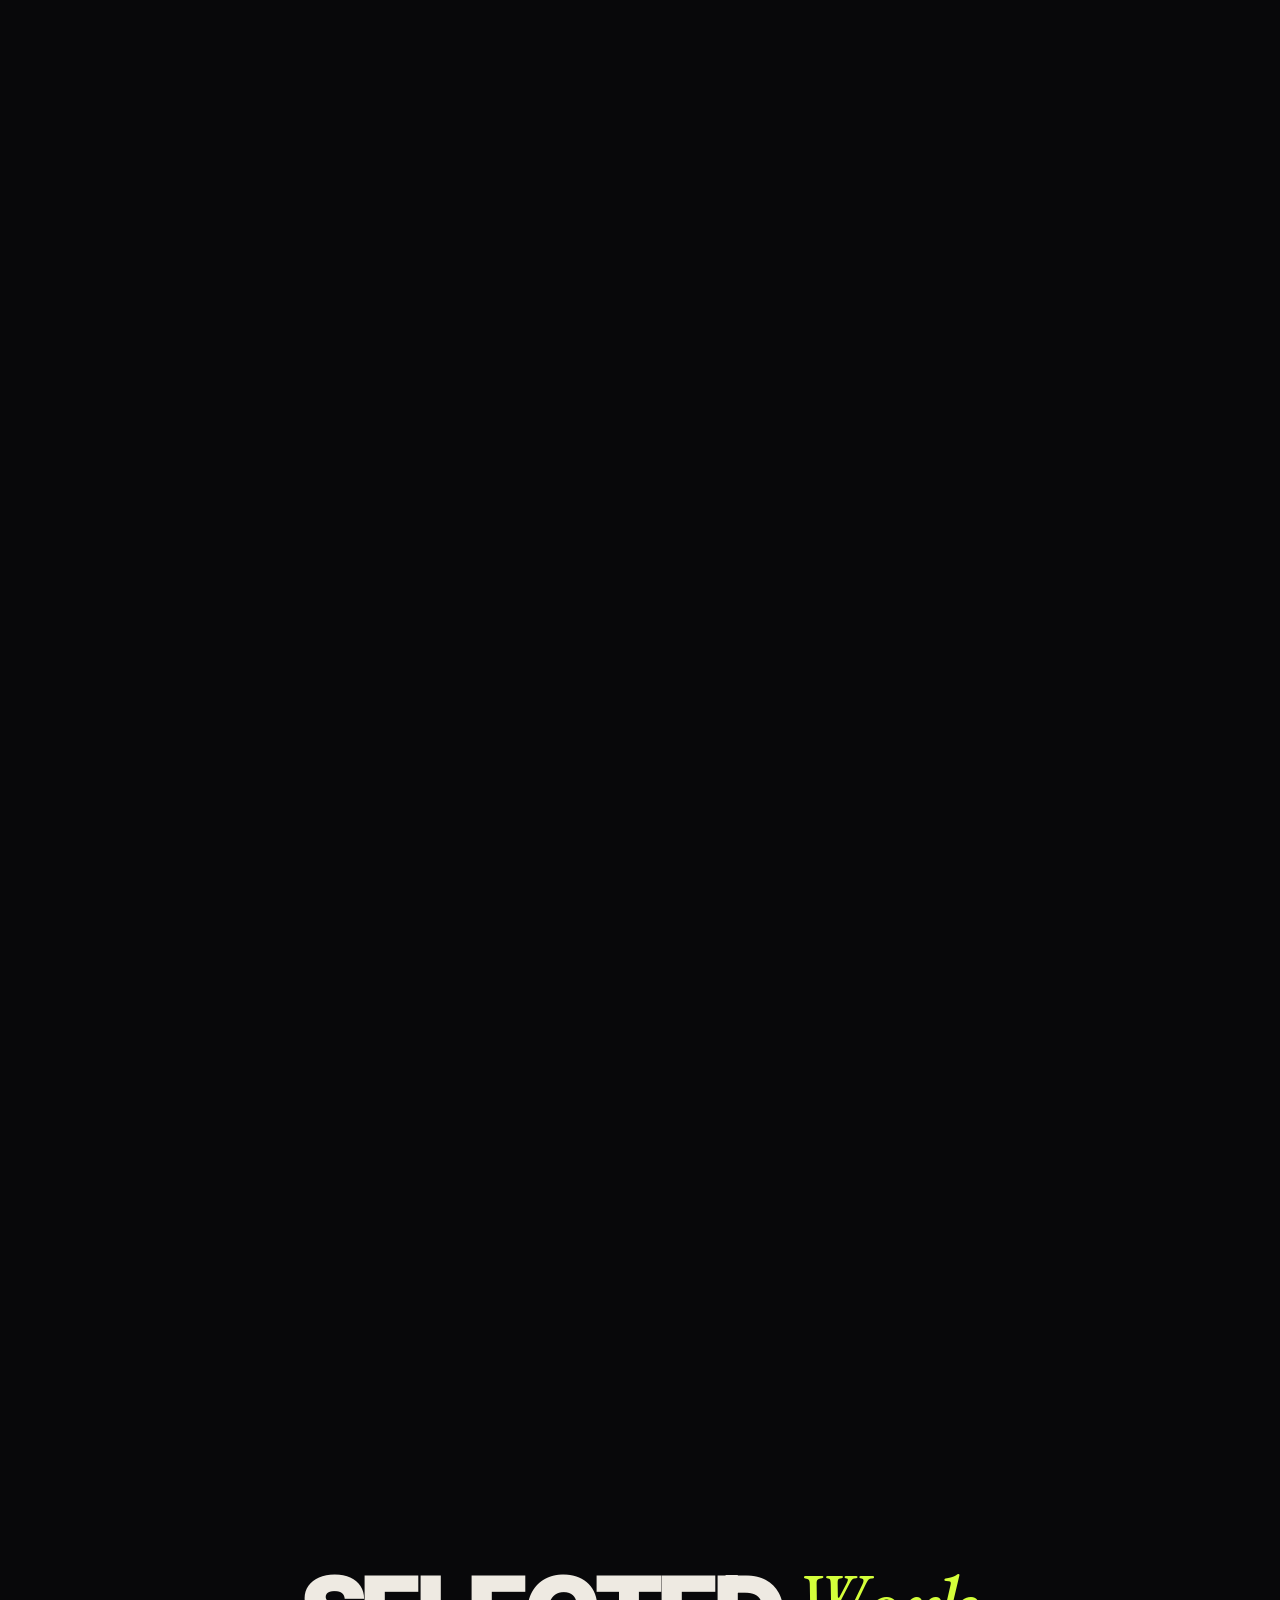
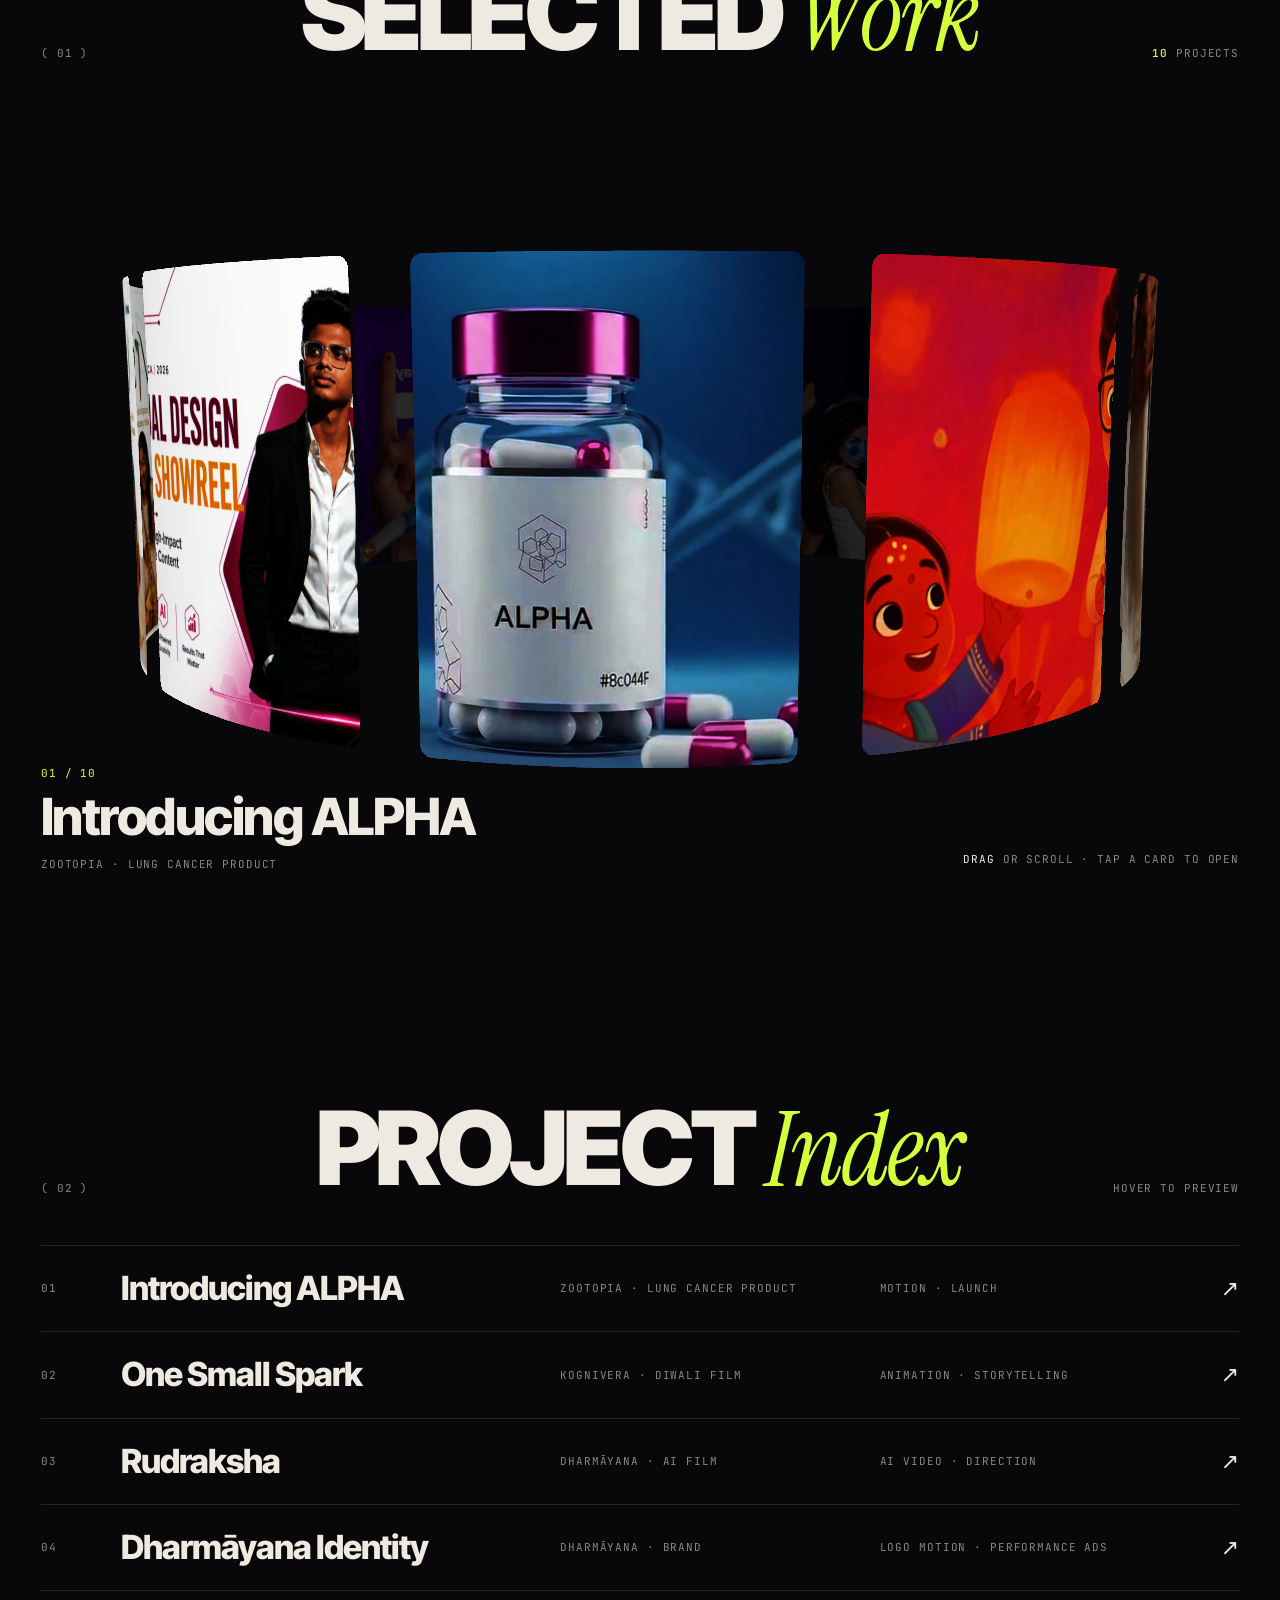
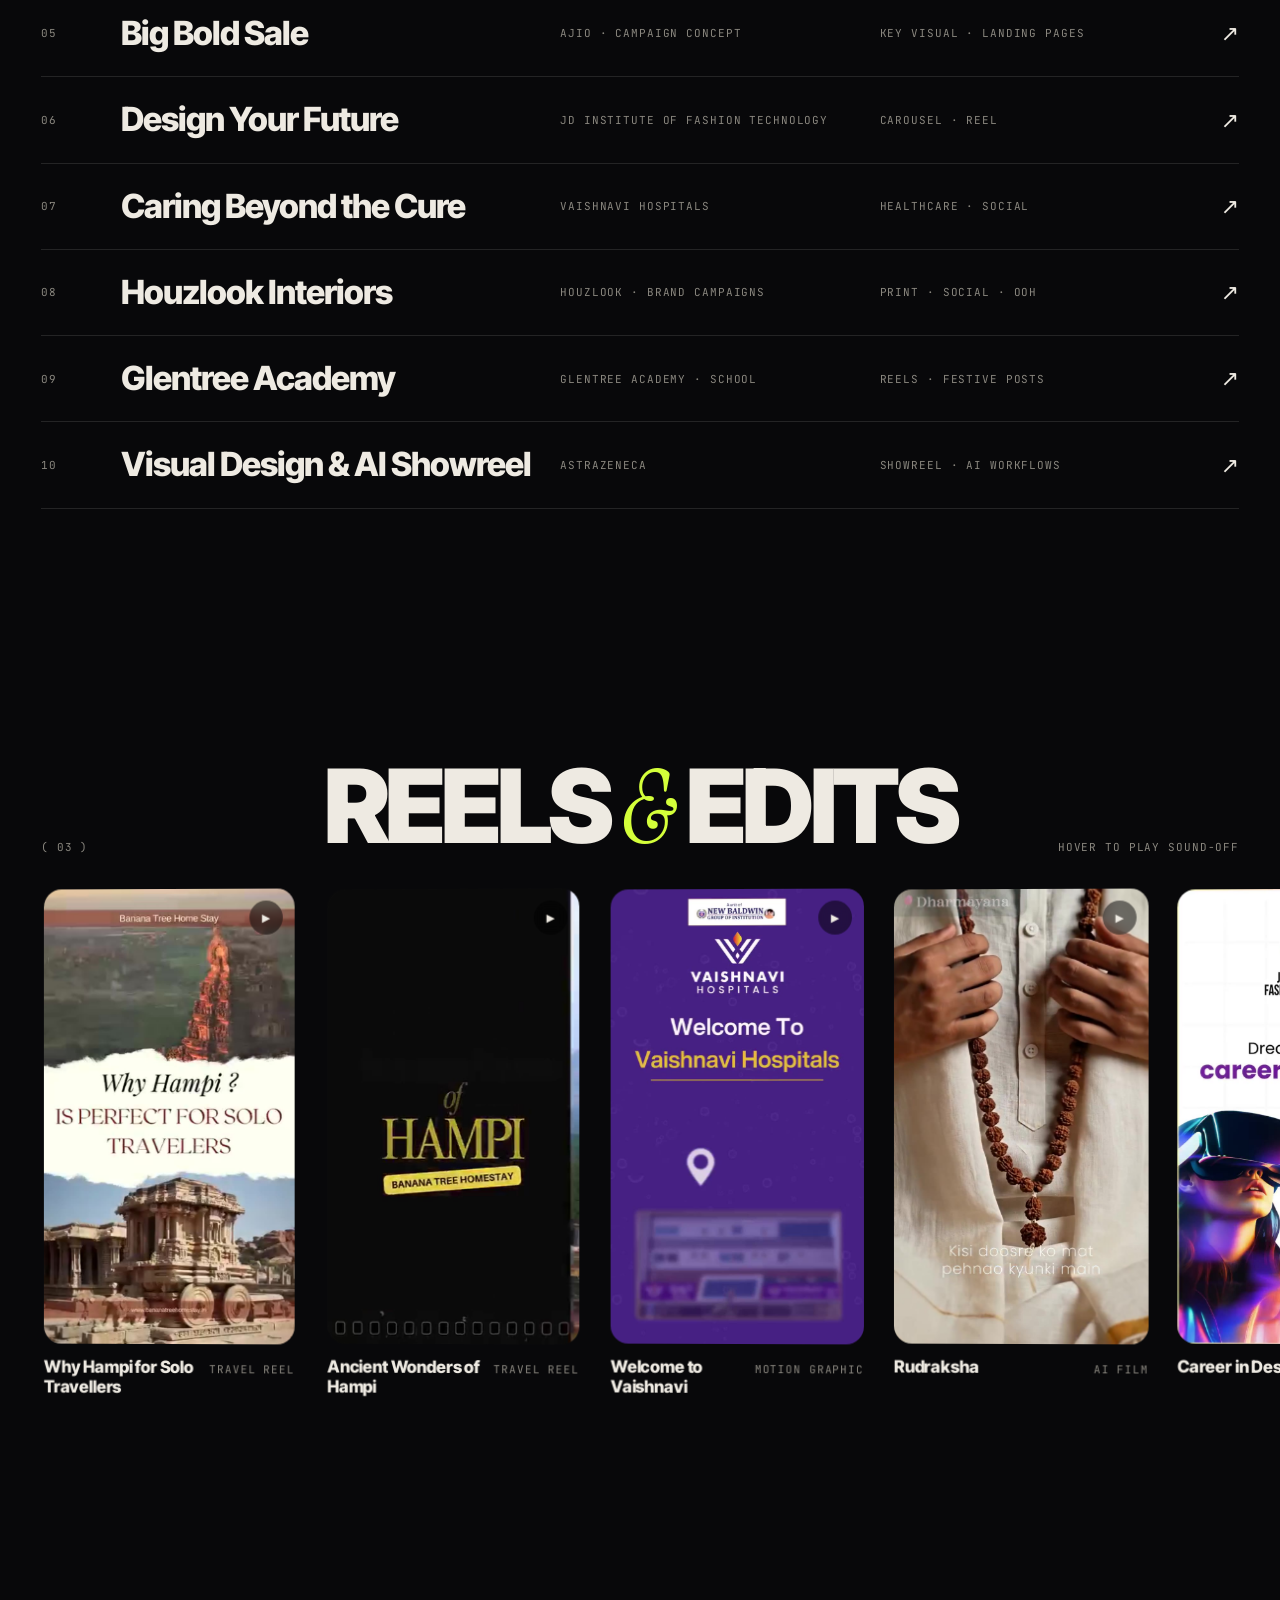
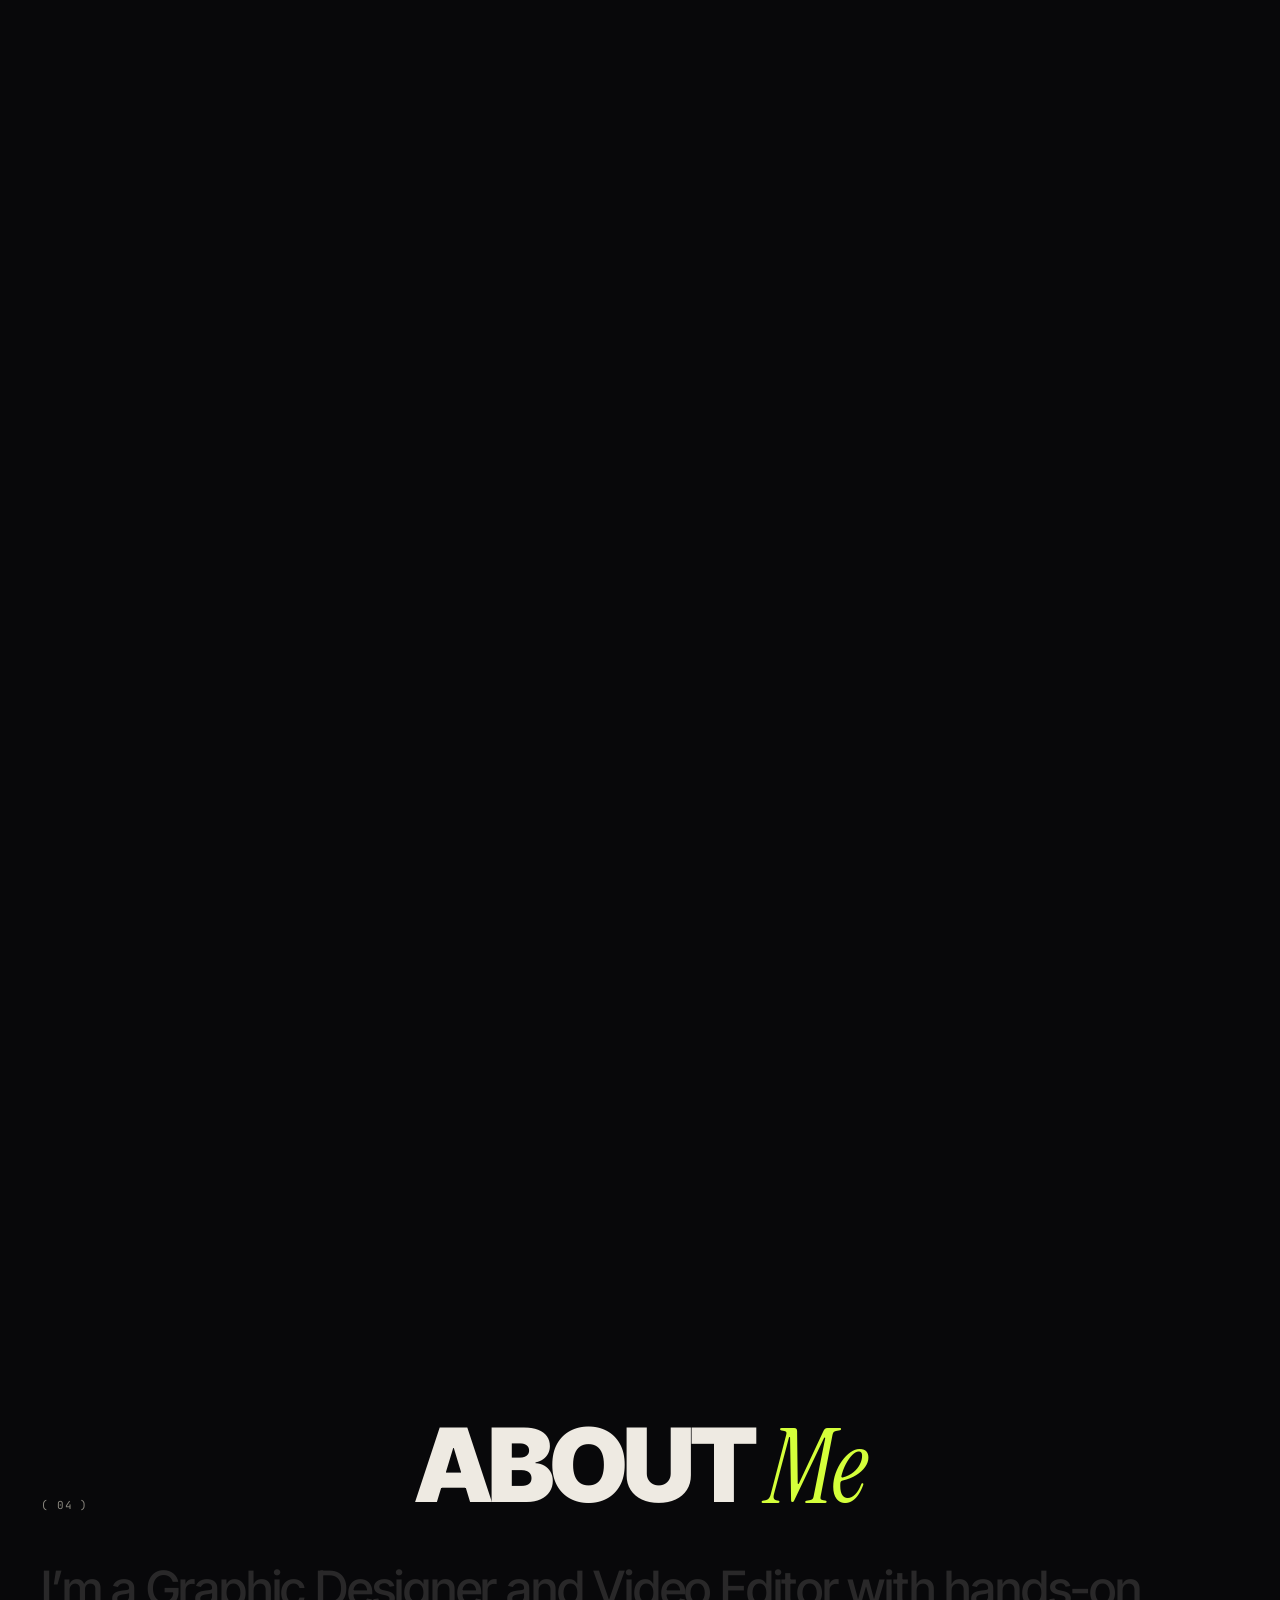
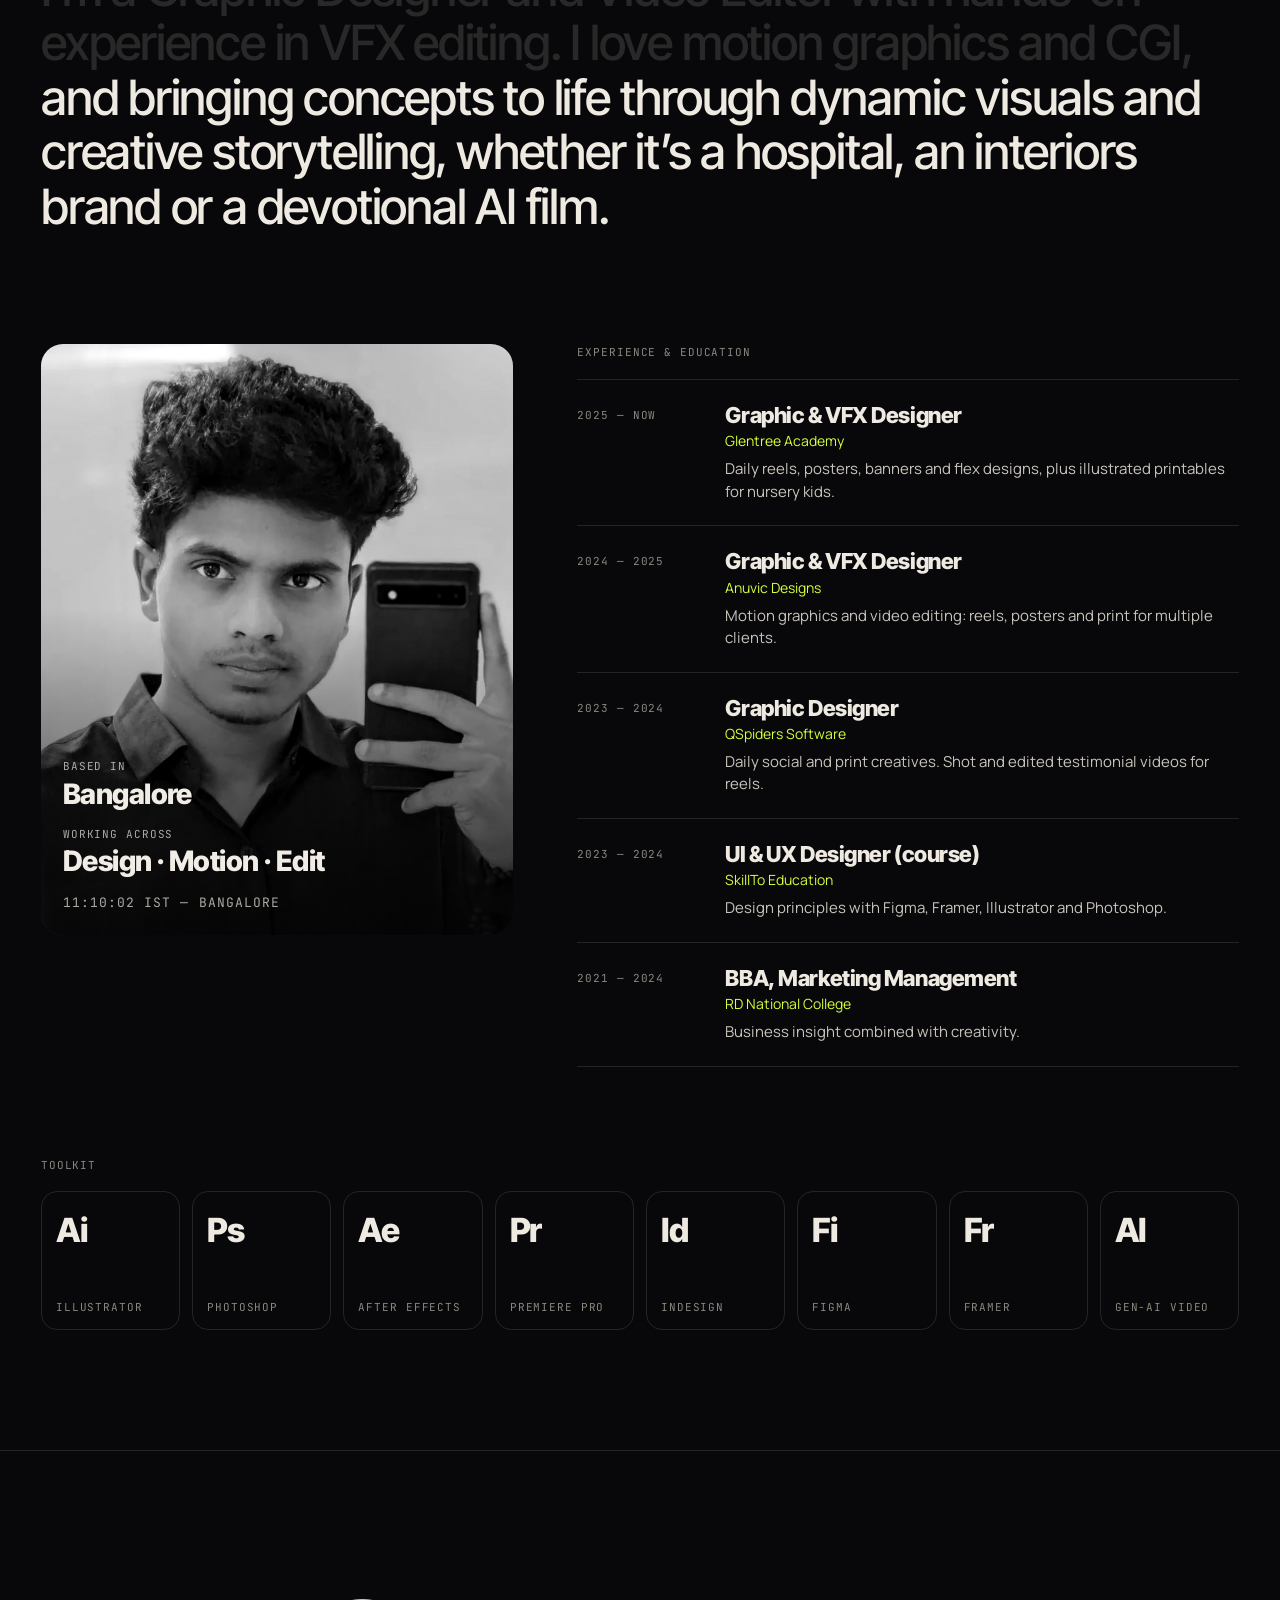
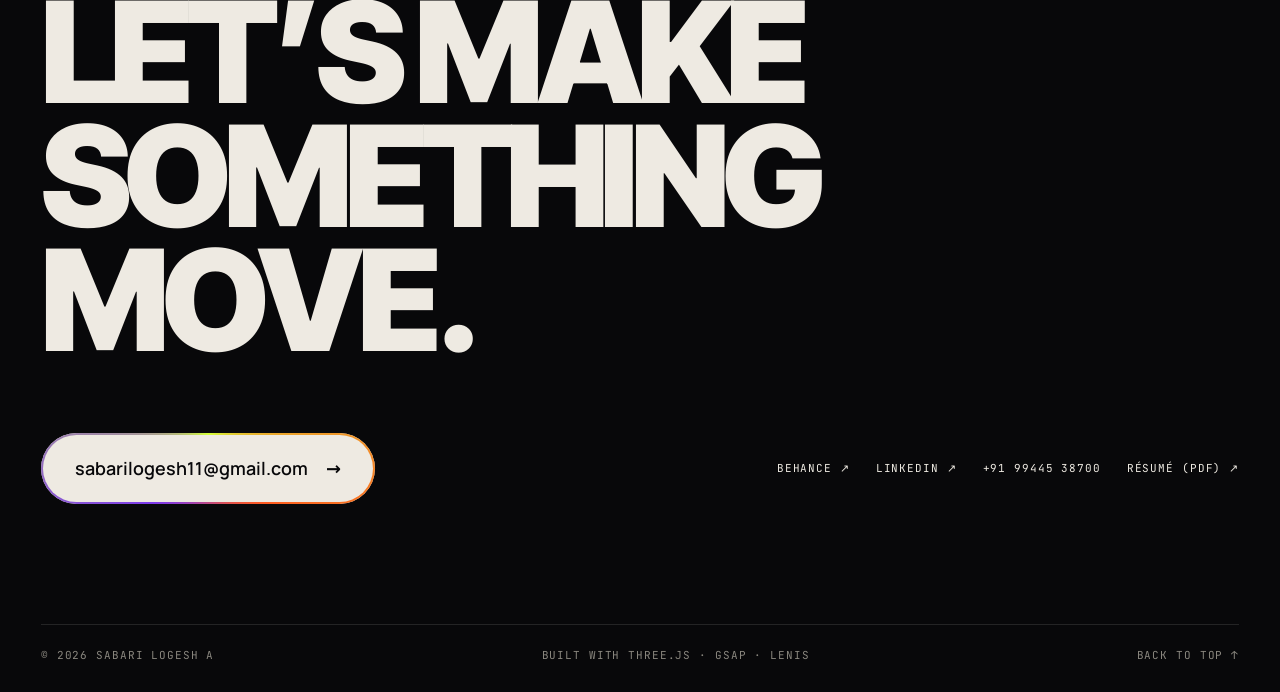
==== commit 7389c69a: "Cache-bust assets so visitors never get old HTML with new CSS" ====
--- a/index.html
+++ b/index.html
@@ -9,10 +9,10 @@
 <meta property="og:description" content="Campaigns, motion graphics, AI films and reels from Bangalore.">
 <meta property="og:image" content="assets/img/idex-key-visual-dark.webp">
 <meta name="theme-color" content="#08080a">
-<script src="assets/js/theme.js"></script>
+<script src="assets/js/theme.js?v=20260923c"></script>
 <link rel="icon" href="data:image/svg+xml,%3Csvg xmlns='http://www.w3.org/2000/svg' viewBox='0 0 64 64'%3E%3Crect width='64' height='64' rx='14' fill='%2308080a'/%3E%3Ctext x='50%25' y='56%25' text-anchor='middle' dominant-baseline='middle' font-family='Arial Black,Arial' font-weight='900' font-size='30' fill='%23d4ff3a'%3ESL%3C/text%3E%3C/svg%3E">
-<link rel="stylesheet" href="assets/css/fonts.css">
-<link rel="stylesheet" href="assets/css/style.css">
+<link rel="stylesheet" href="assets/css/fonts.css?v=20260923c">
+<link rel="stylesheet" href="assets/css/style.css?v=20260923c">
 </head>
 <body class="is-loading">
 
@@ -204,10 +204,10 @@
   </div>
 </div>
 
-<script src="assets/vendor/gsap.min.js"></script>
-<script src="assets/vendor/ScrollTrigger.min.js"></script>
-<script src="assets/vendor/lenis.min.js"></script>
-<script type="importmap">{ "imports": { "three": "./assets/vendor/three.module.js" } }</script>
-<script type="module" src="assets/js/main.js"></script>
+<script src="assets/vendor/gsap.min.js?v=20260923c"></script>
+<script src="assets/vendor/ScrollTrigger.min.js?v=20260923c"></script>
+<script src="assets/vendor/lenis.min.js?v=20260923c"></script>
+<script type="importmap">{ "imports": { "three": "./assets/vendor/three.module.js?v=20260923c" } }</script>
+<script type="module" src="assets/js/main.js?v=20260923c"></script>
 </body>
 </html>
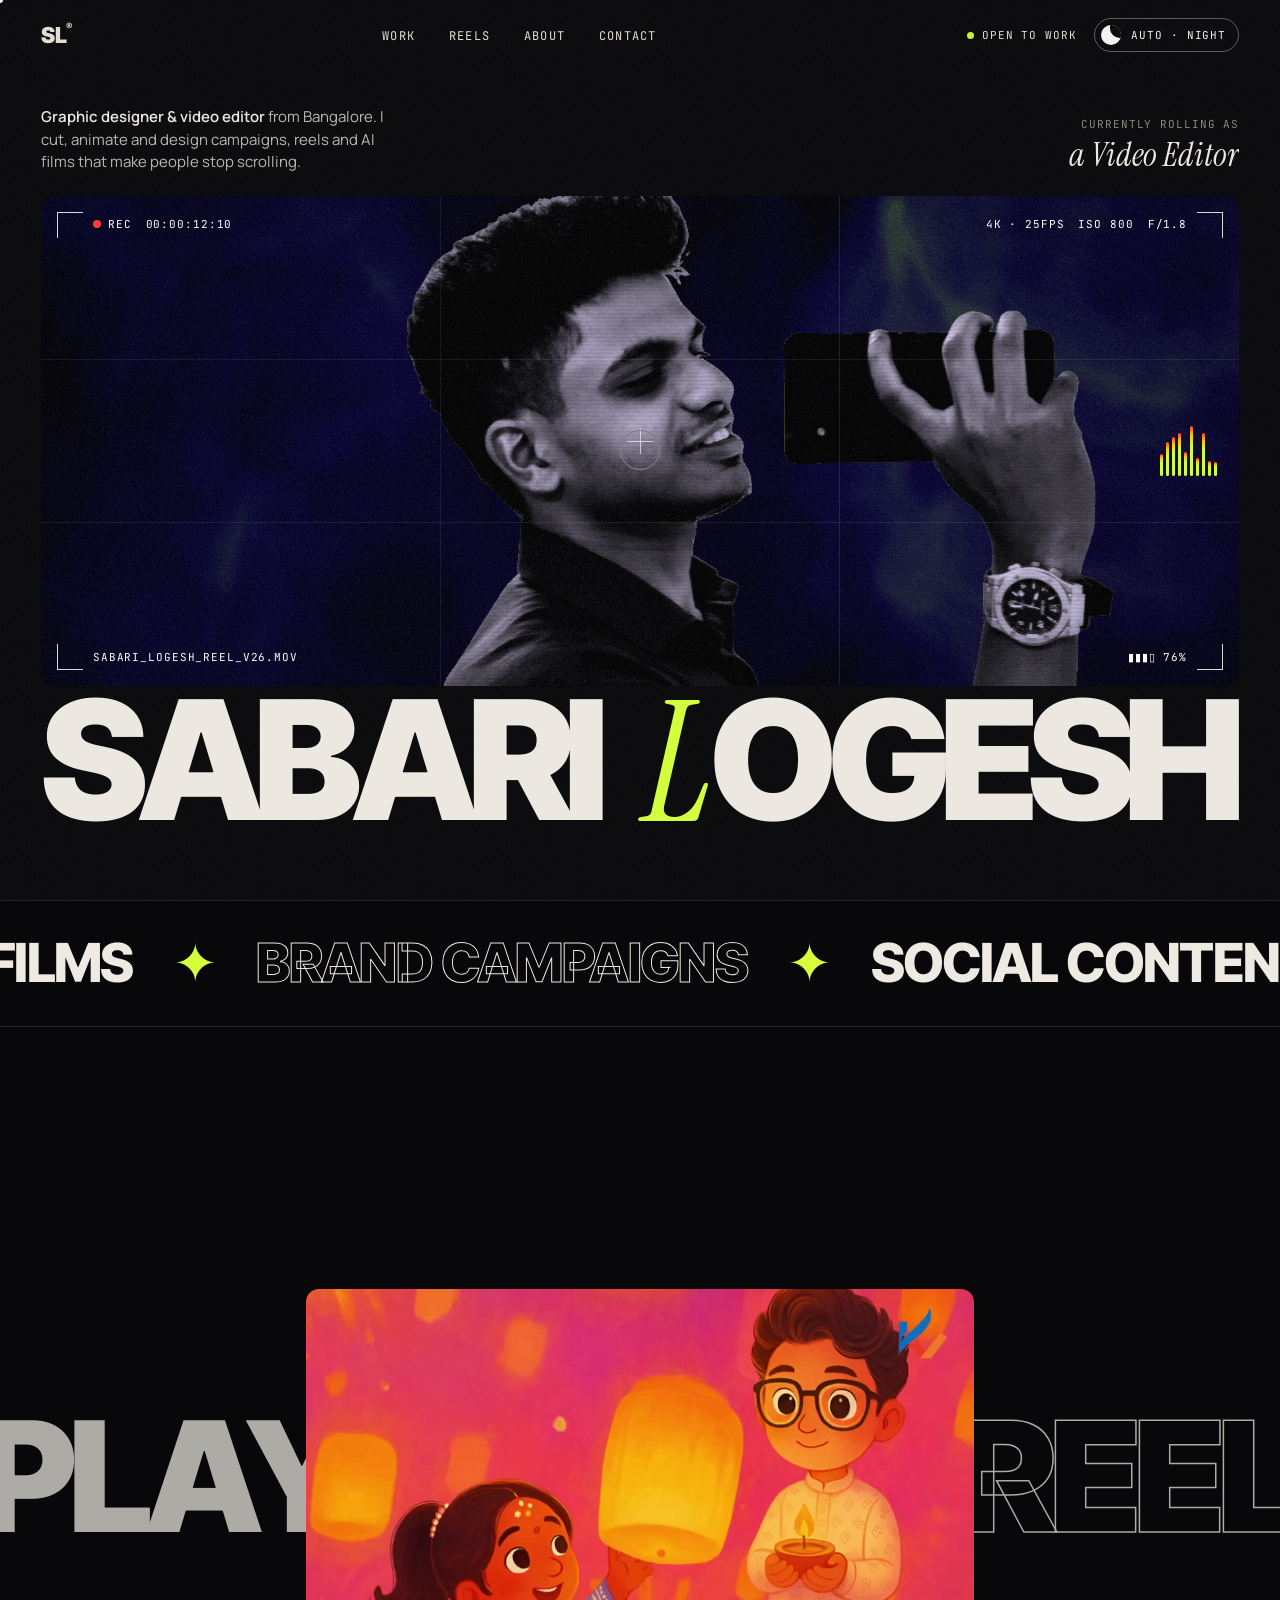
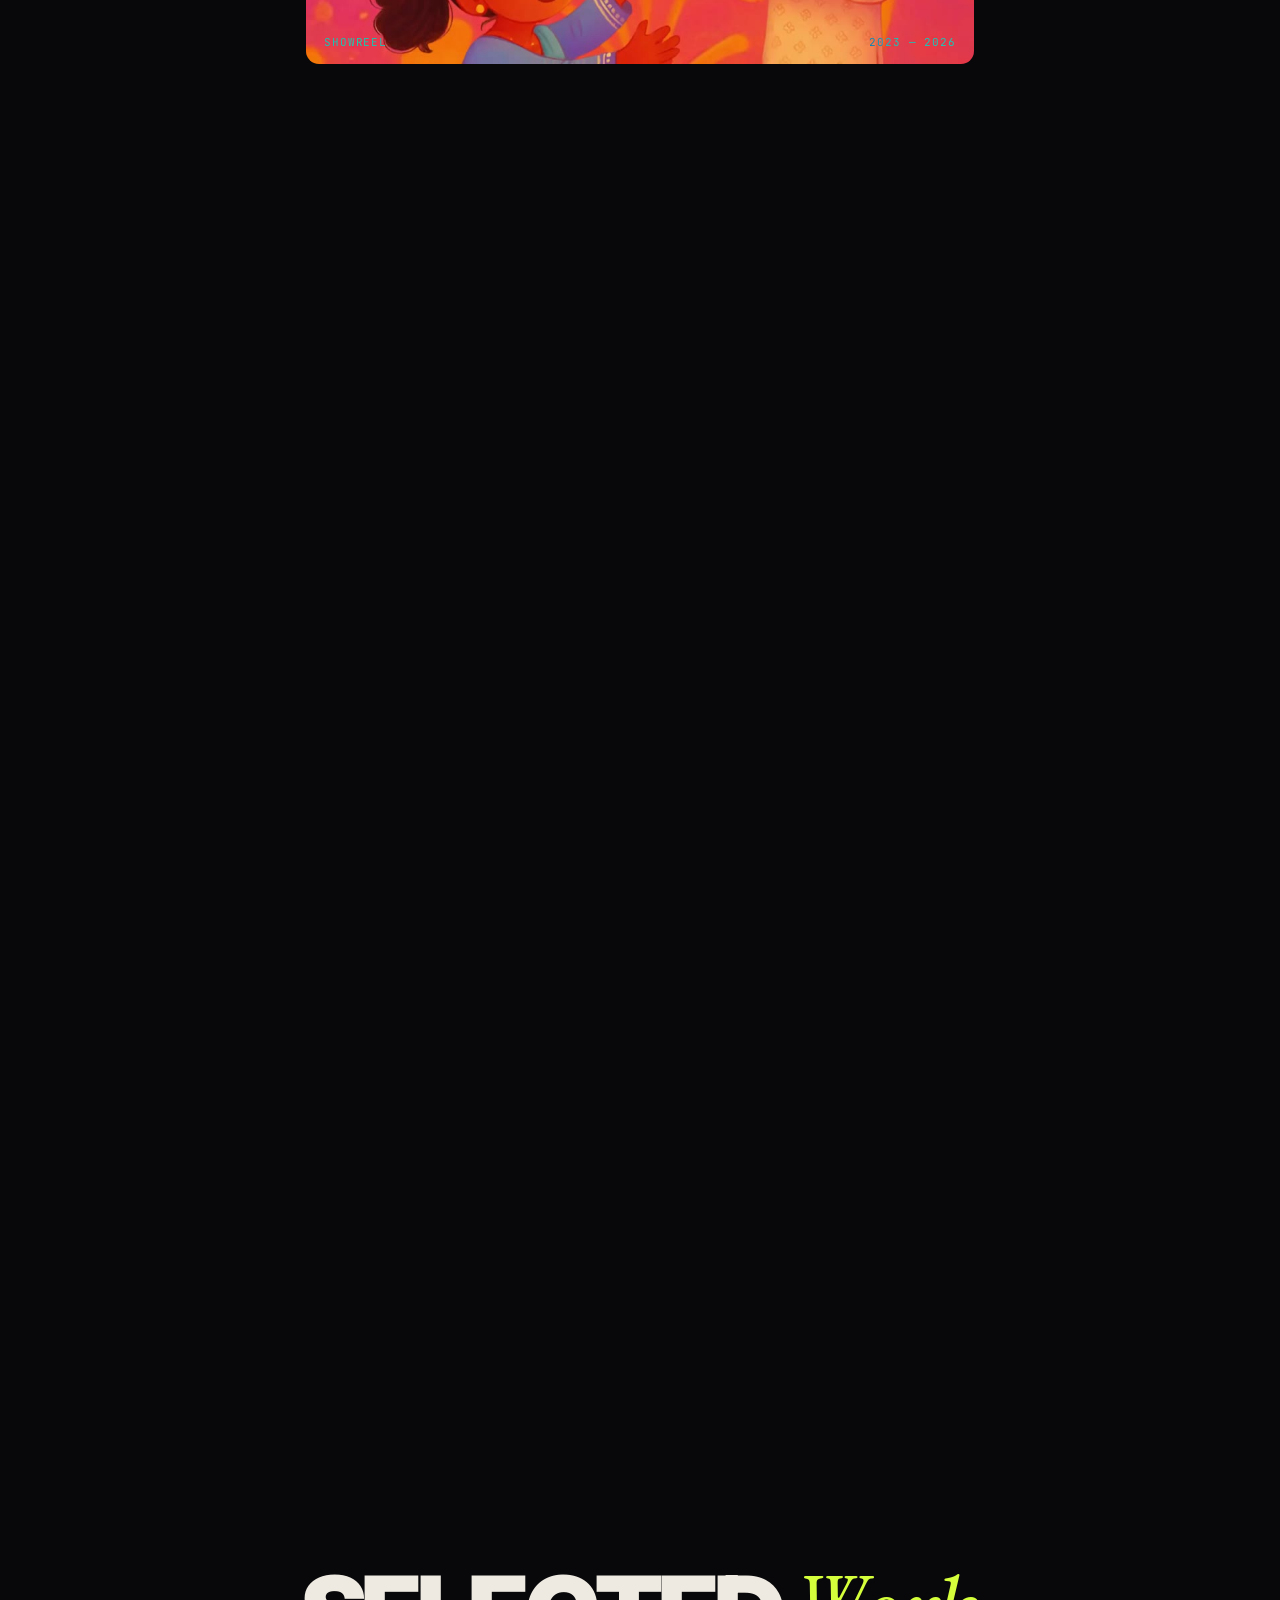
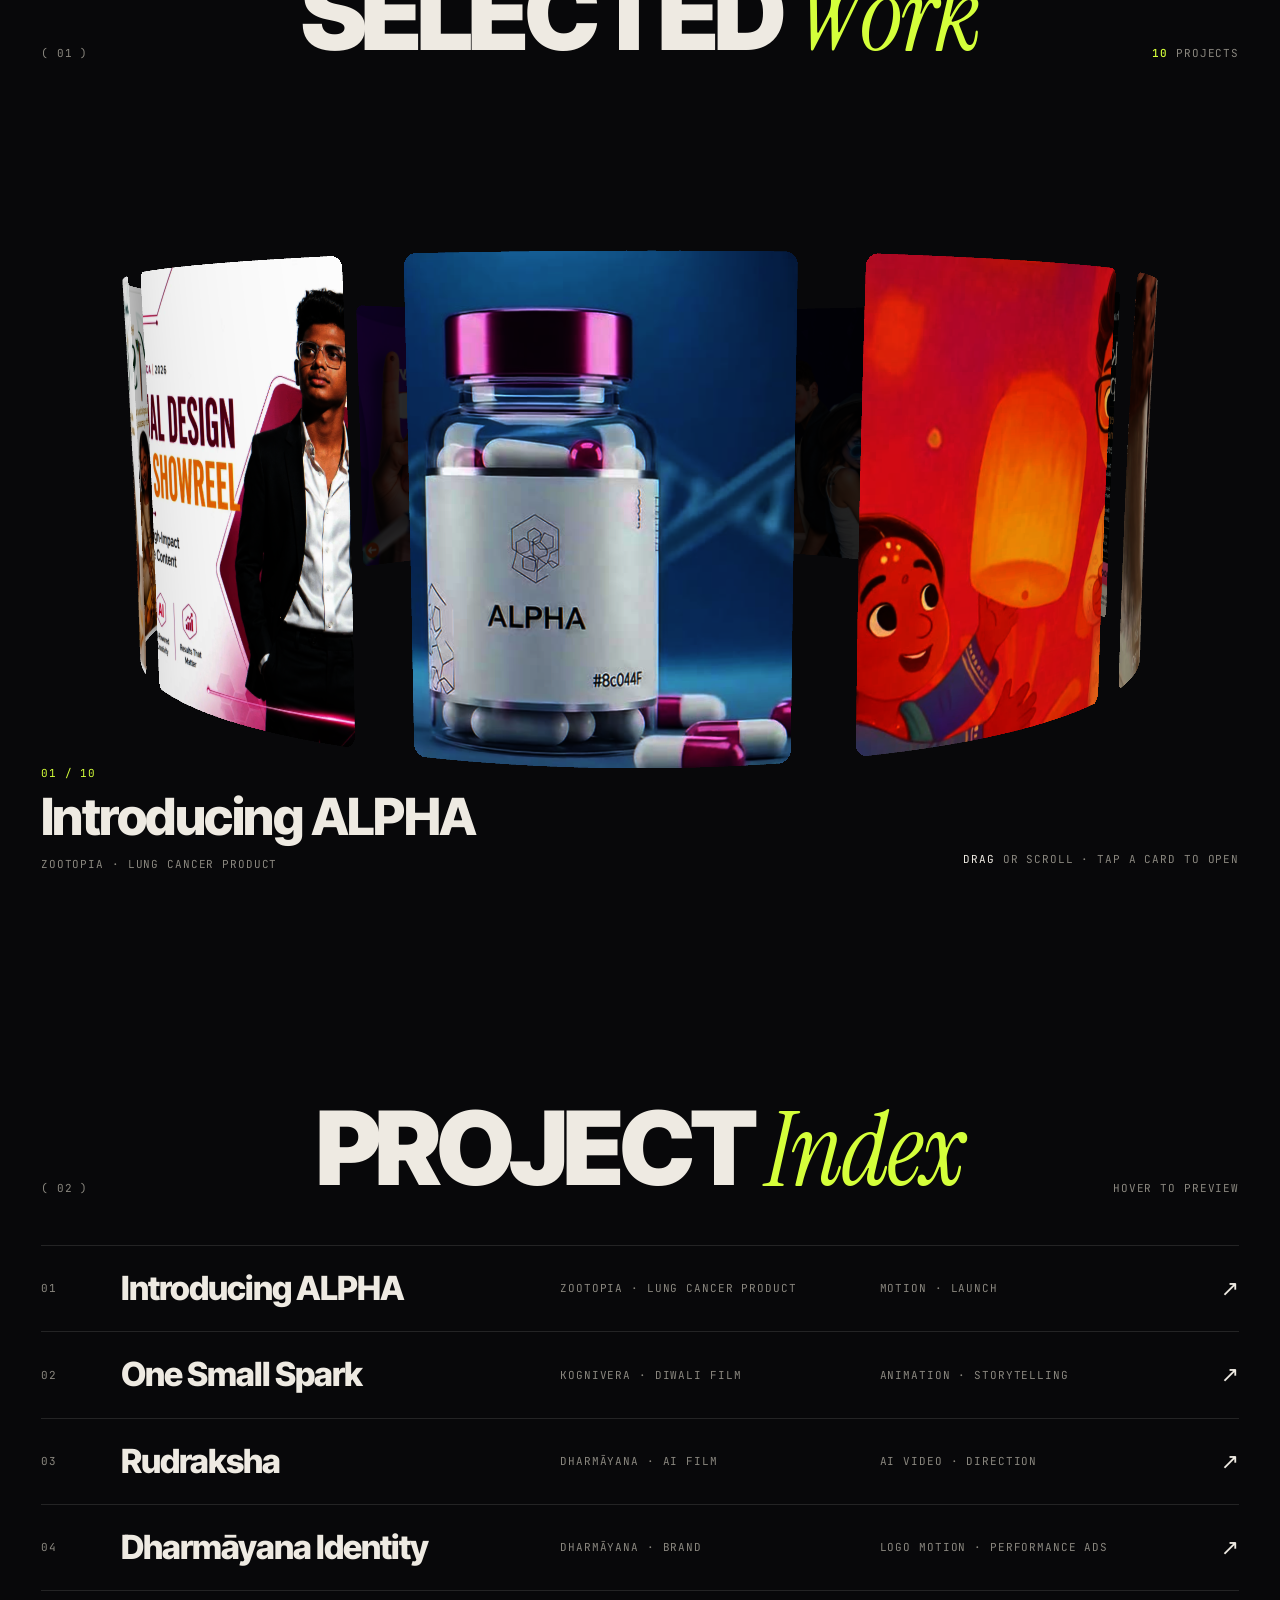
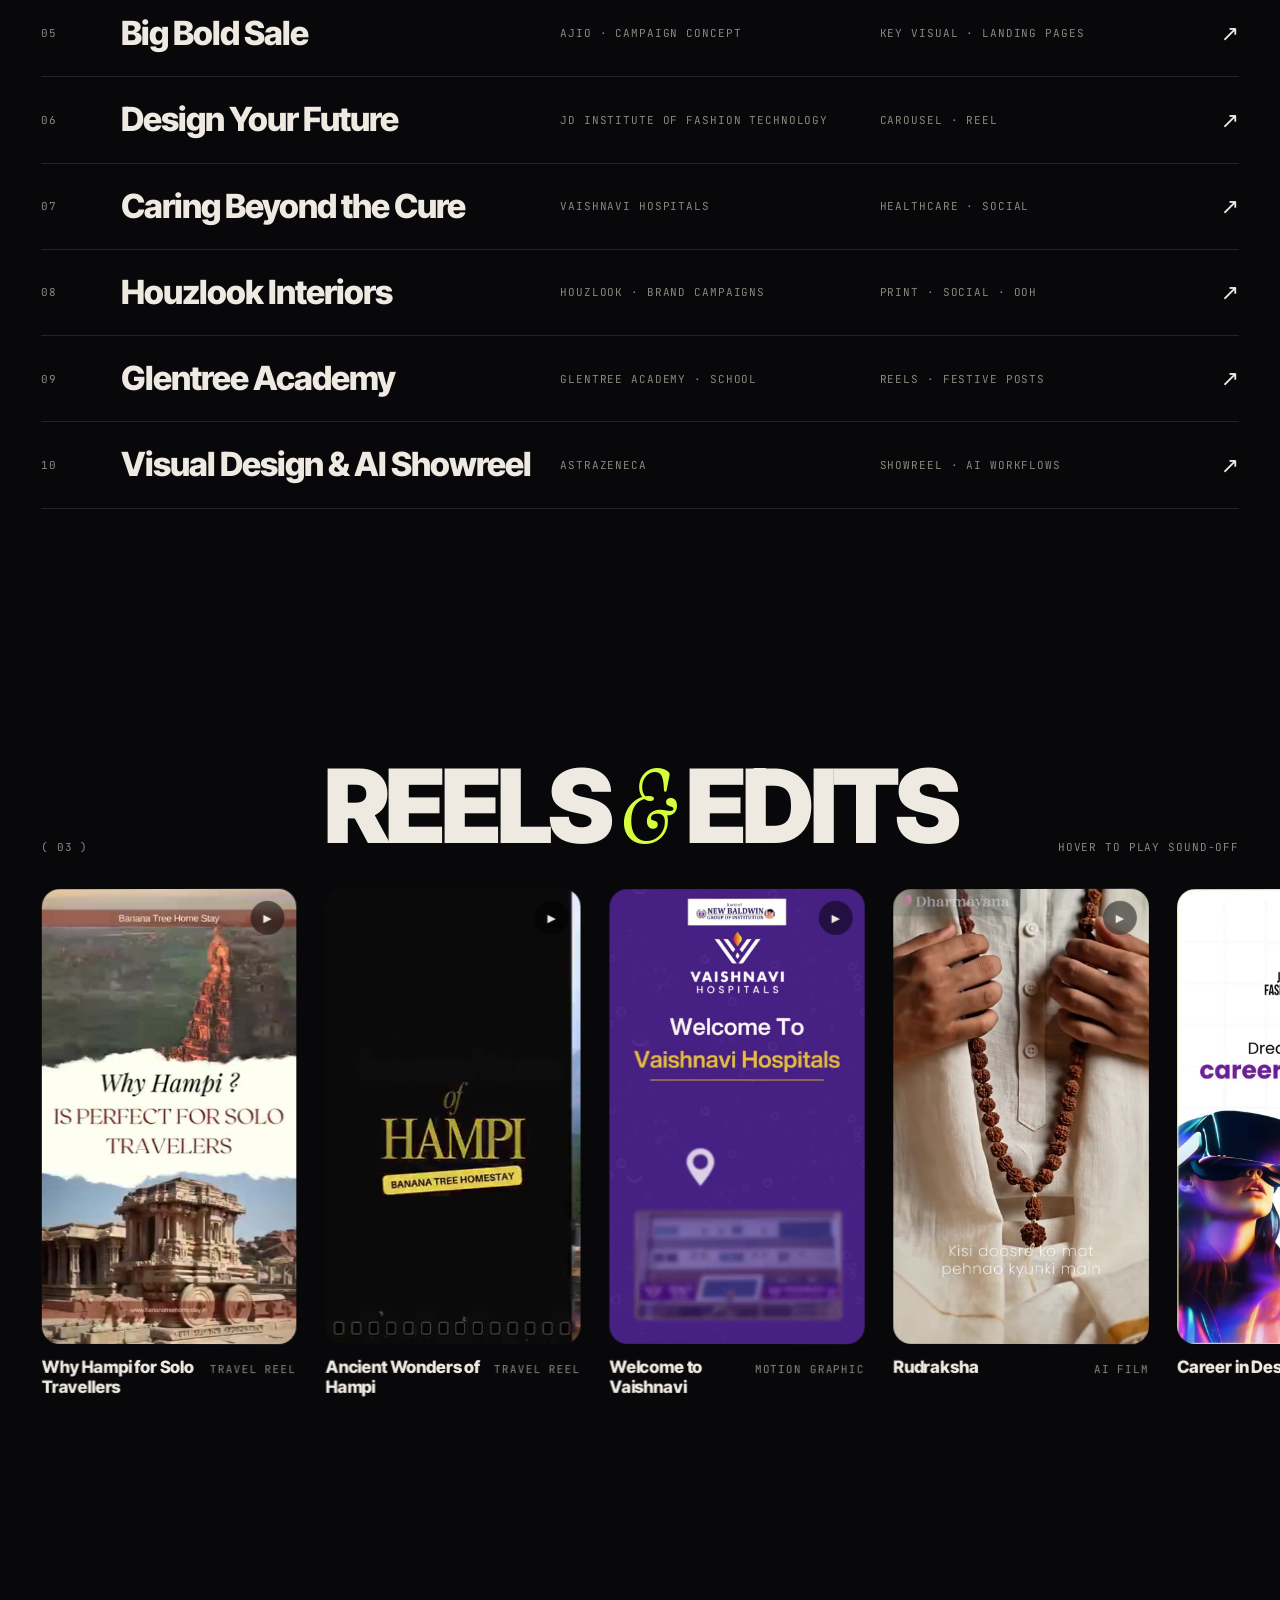
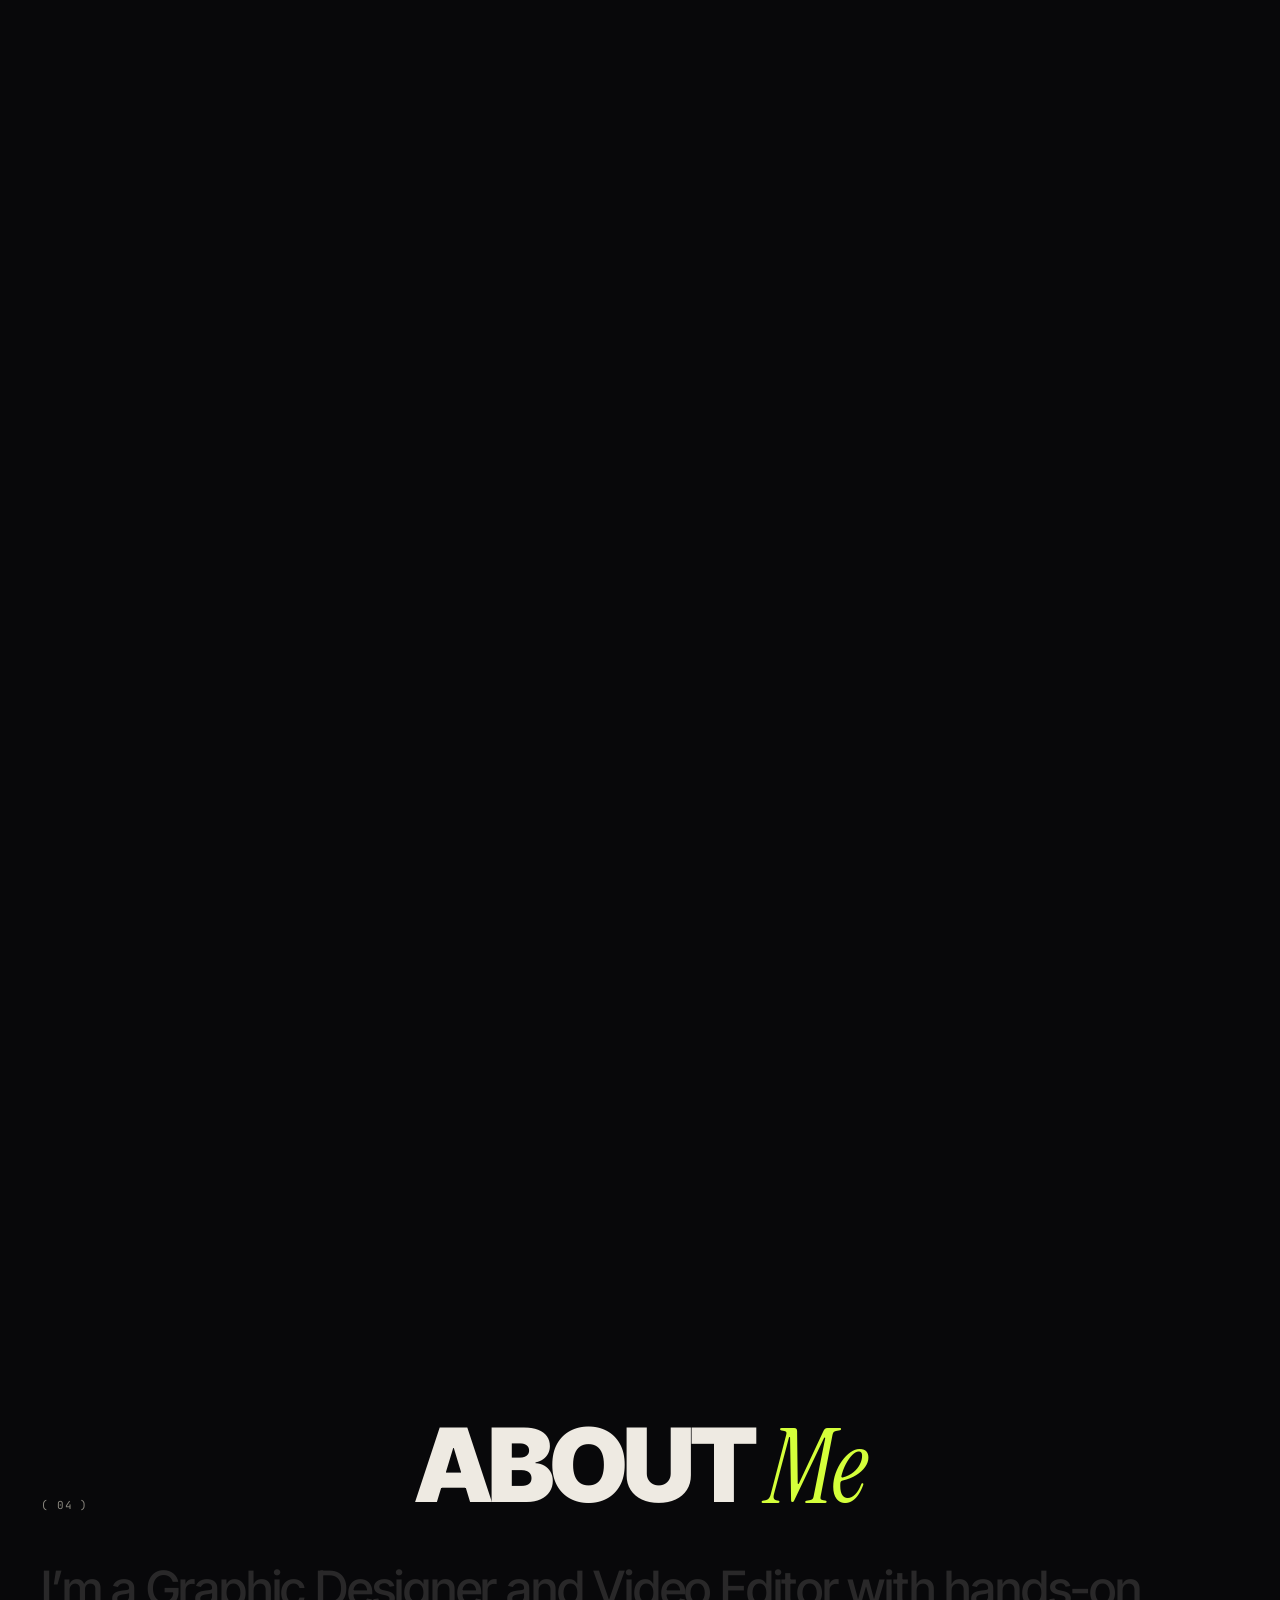
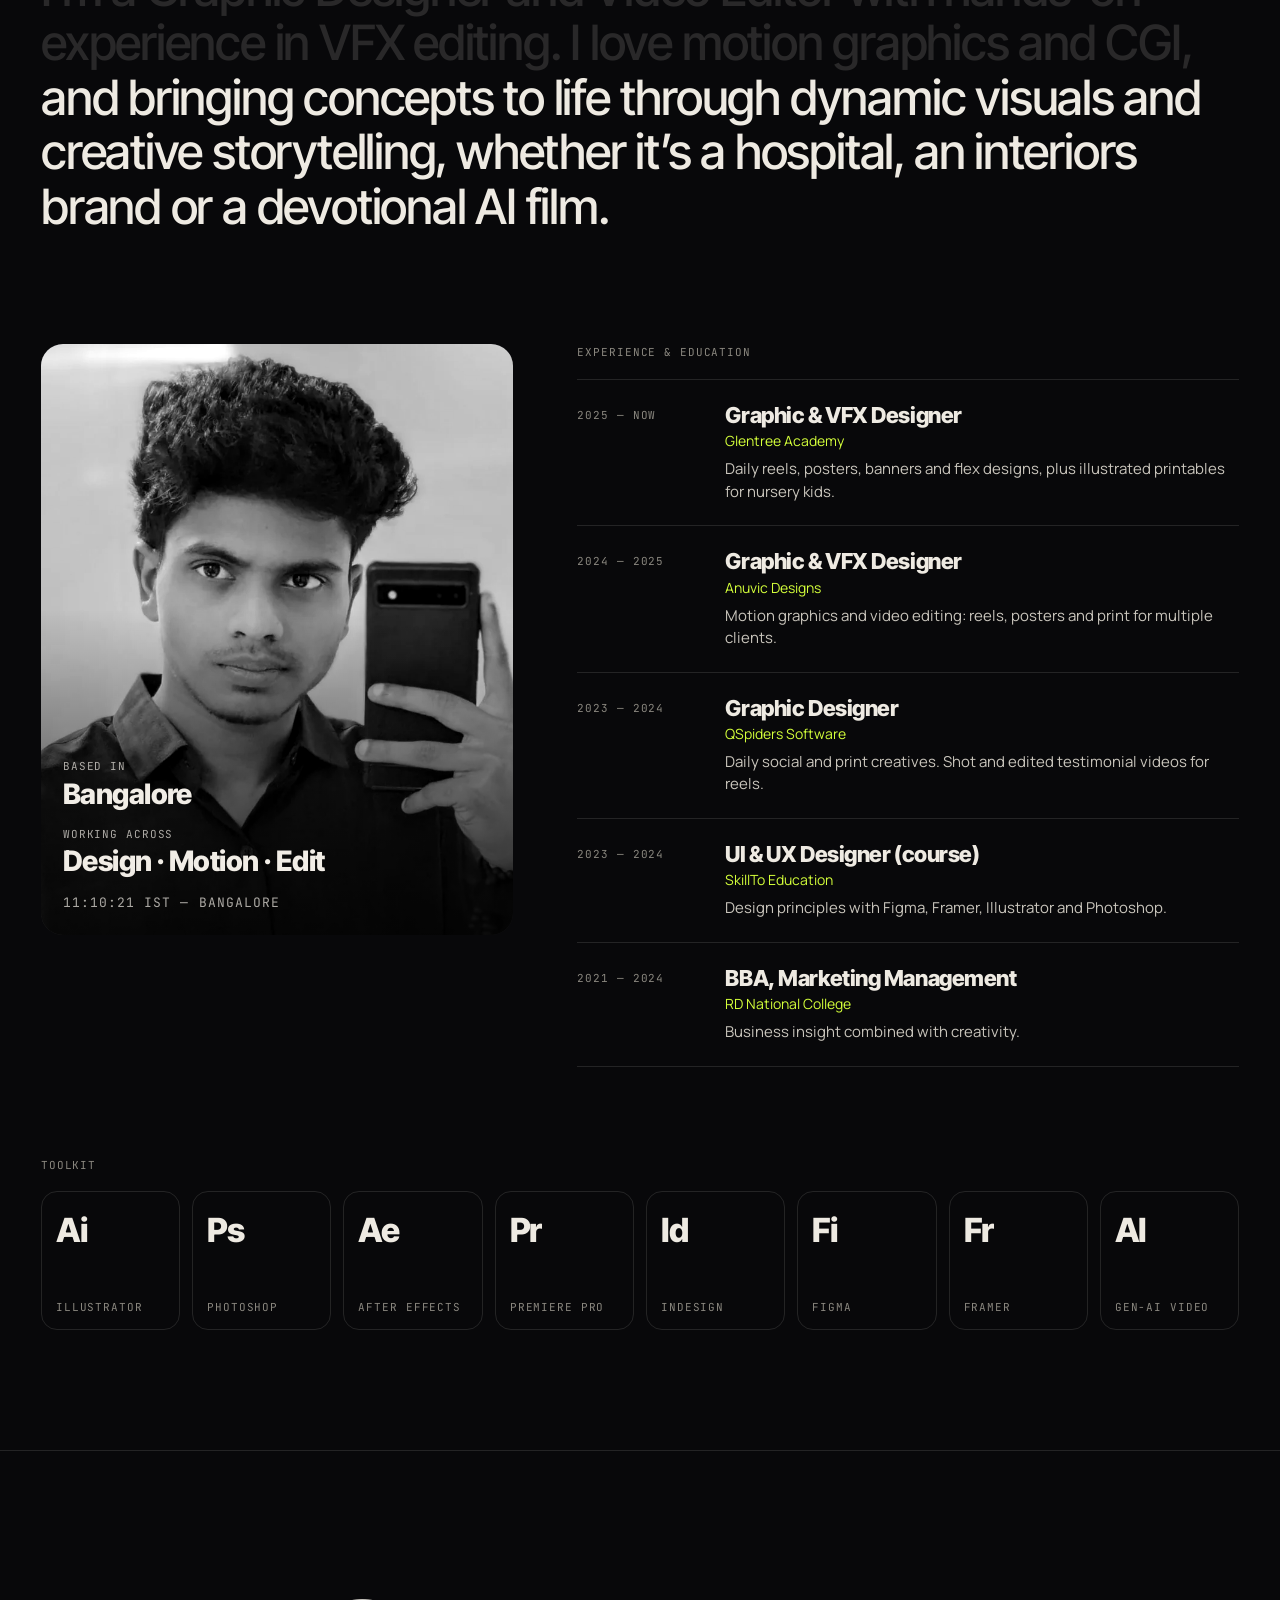
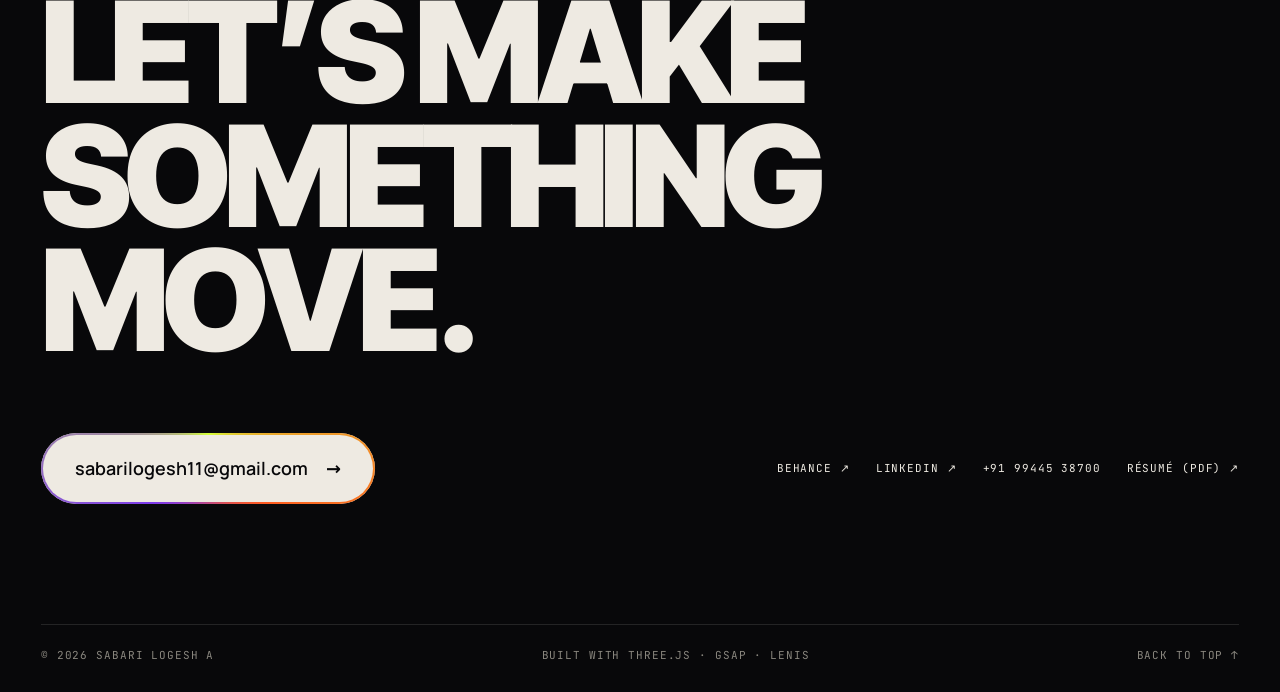
==== commit d84c69dd: "Fit portrait inside tall viewfinder frames (tablet/mobile)" ====
--- a/index.html
+++ b/index.html
@@ -9,10 +9,10 @@
 <meta property="og:description" content="Campaigns, motion graphics, AI films and reels from Bangalore.">
 <meta property="og:image" content="assets/img/idex-key-visual-dark.webp">
 <meta name="theme-color" content="#08080a">
-<script src="assets/js/theme.js?v=20260923c"></script>
+<script src="assets/js/theme.js?v=20260923d"></script>
 <link rel="icon" href="data:image/svg+xml,%3Csvg xmlns='http://www.w3.org/2000/svg' viewBox='0 0 64 64'%3E%3Crect width='64' height='64' rx='14' fill='%2308080a'/%3E%3Ctext x='50%25' y='56%25' text-anchor='middle' dominant-baseline='middle' font-family='Arial Black,Arial' font-weight='900' font-size='30' fill='%23d4ff3a'%3ESL%3C/text%3E%3C/svg%3E">
-<link rel="stylesheet" href="assets/css/fonts.css?v=20260923c">
-<link rel="stylesheet" href="assets/css/style.css?v=20260923c">
+<link rel="stylesheet" href="assets/css/fonts.css?v=20260923d">
+<link rel="stylesheet" href="assets/css/style.css?v=20260923d">
 </head>
 <body class="is-loading">
 
@@ -204,10 +204,10 @@
   </div>
 </div>
 
-<script src="assets/vendor/gsap.min.js?v=20260923c"></script>
-<script src="assets/vendor/ScrollTrigger.min.js?v=20260923c"></script>
-<script src="assets/vendor/lenis.min.js?v=20260923c"></script>
-<script type="importmap">{ "imports": { "three": "./assets/vendor/three.module.js?v=20260923c" } }</script>
-<script type="module" src="assets/js/main.js?v=20260923c"></script>
+<script src="assets/vendor/gsap.min.js?v=20260923d"></script>
+<script src="assets/vendor/ScrollTrigger.min.js?v=20260923d"></script>
+<script src="assets/vendor/lenis.min.js?v=20260923d"></script>
+<script type="importmap">{ "imports": { "three": "./assets/vendor/three.module.js?v=20260923d" } }</script>
+<script type="module" src="assets/js/main.js?v=20260923d"></script>
 </body>
 </html>
